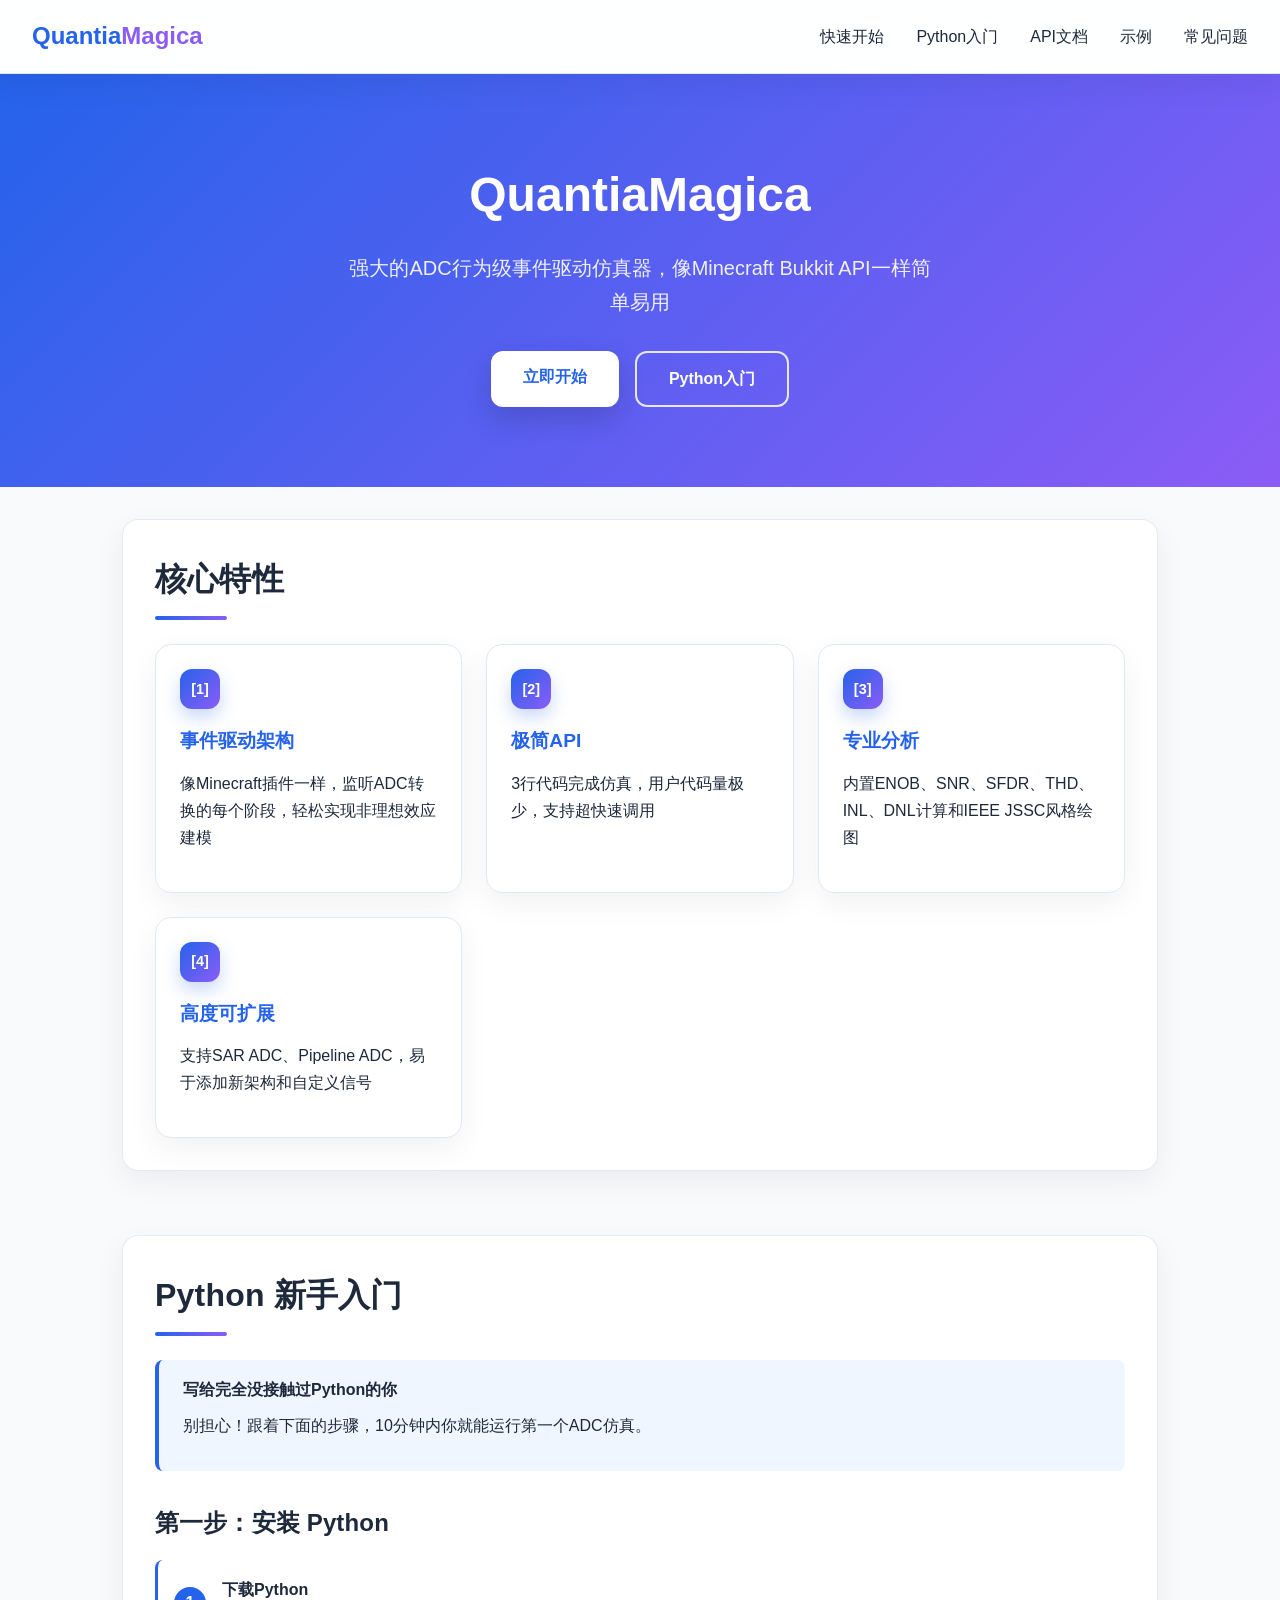
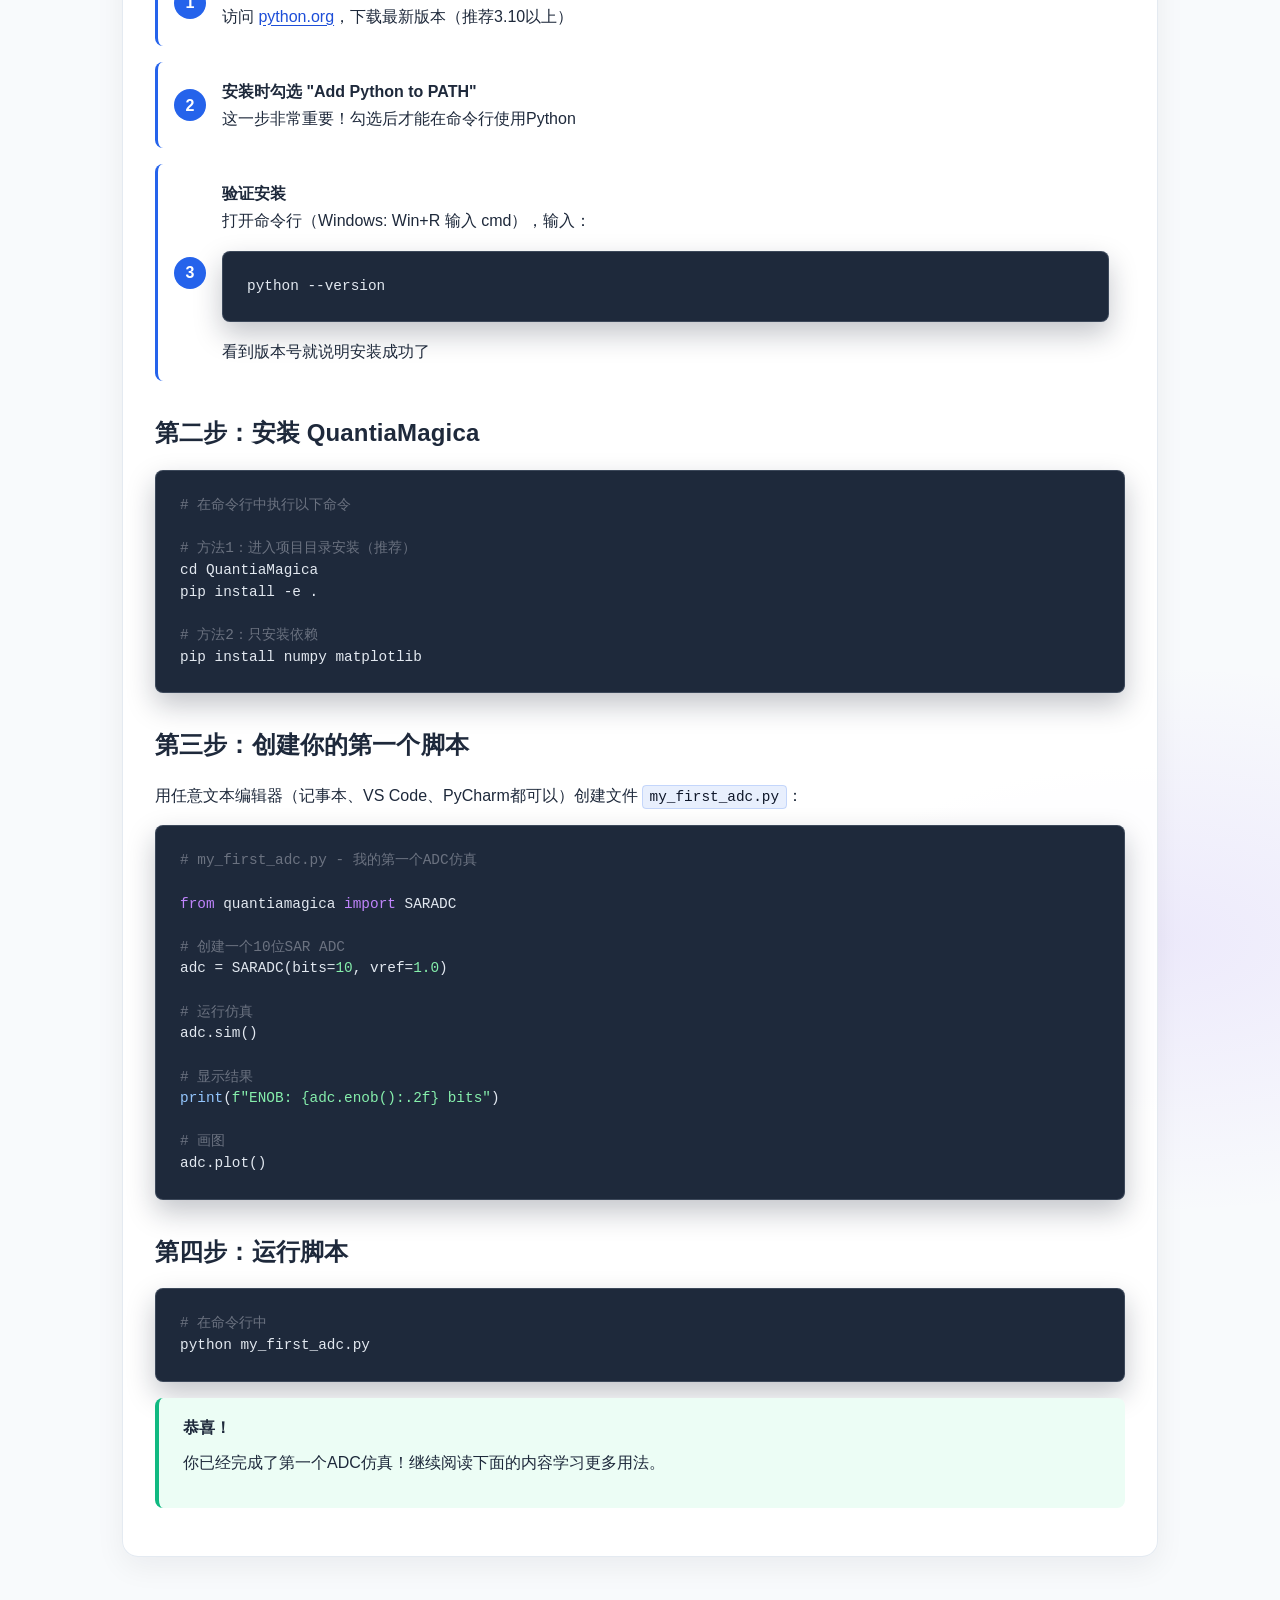
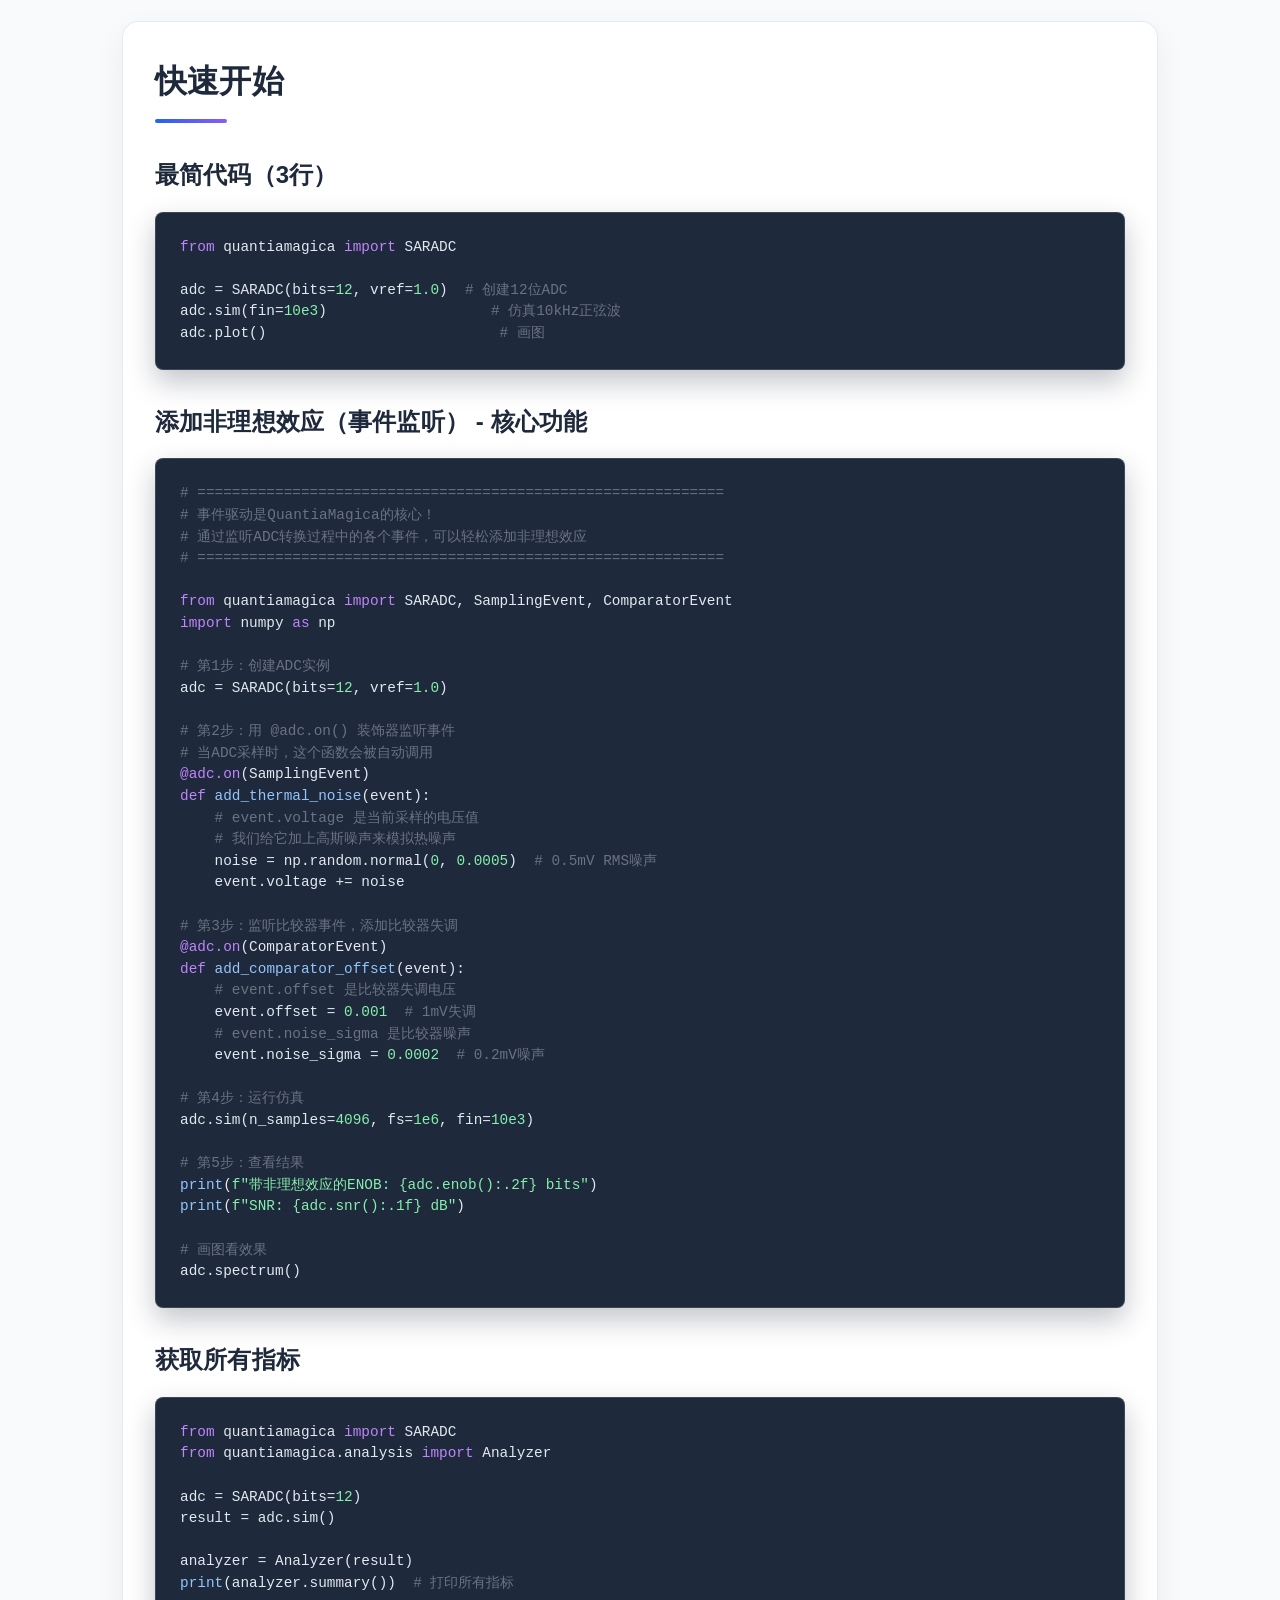
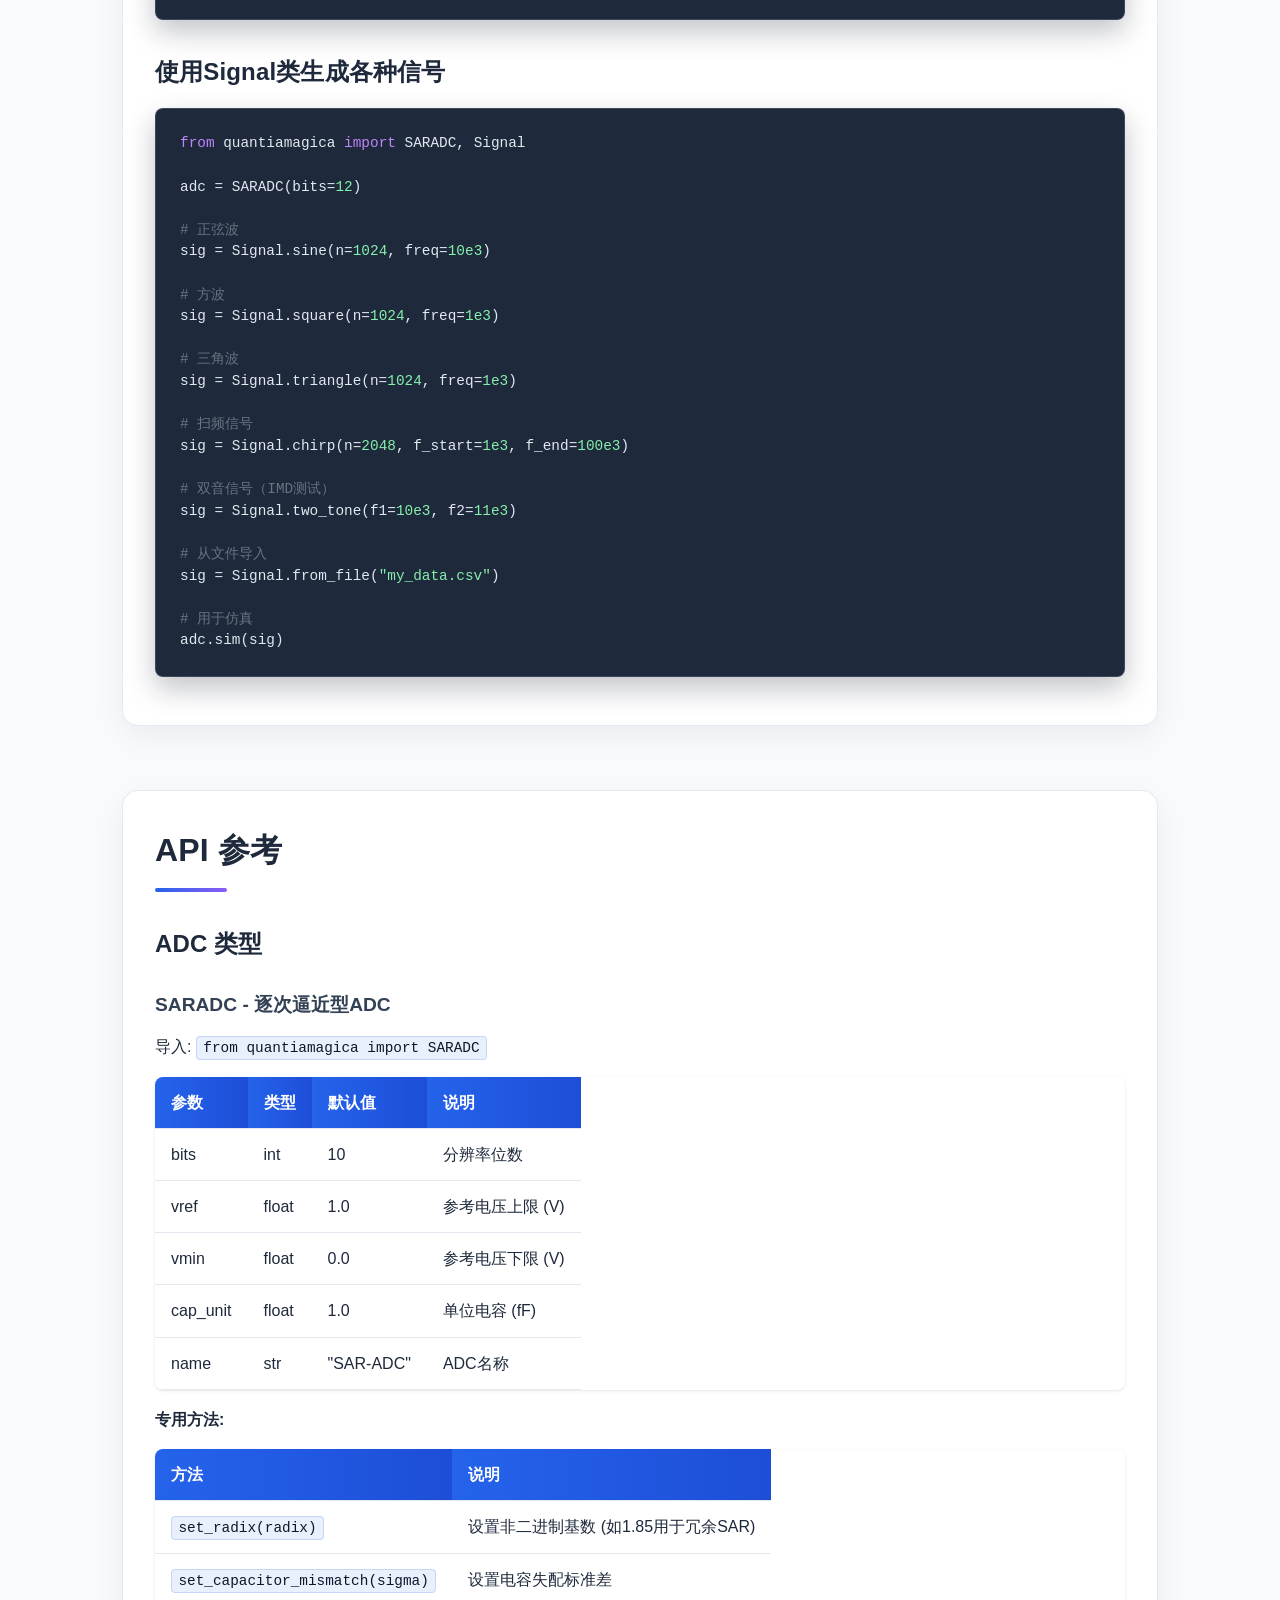
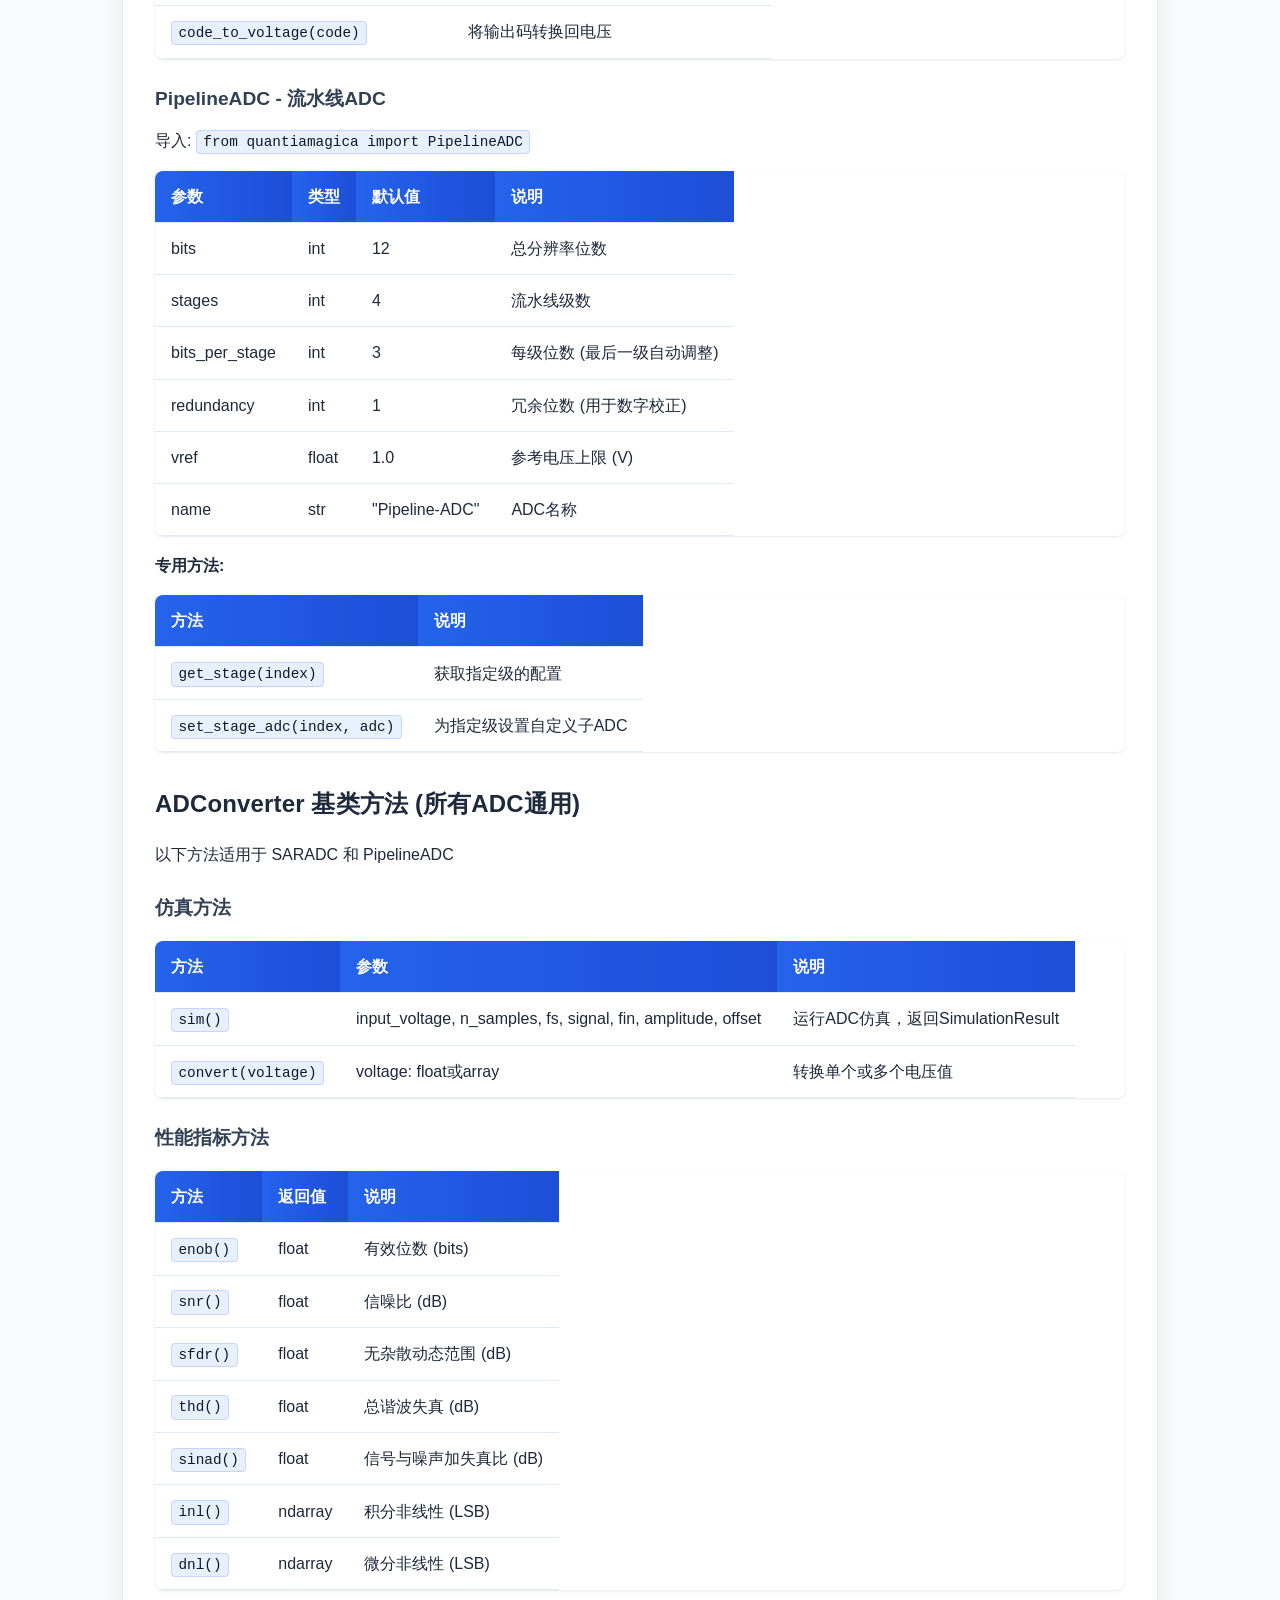
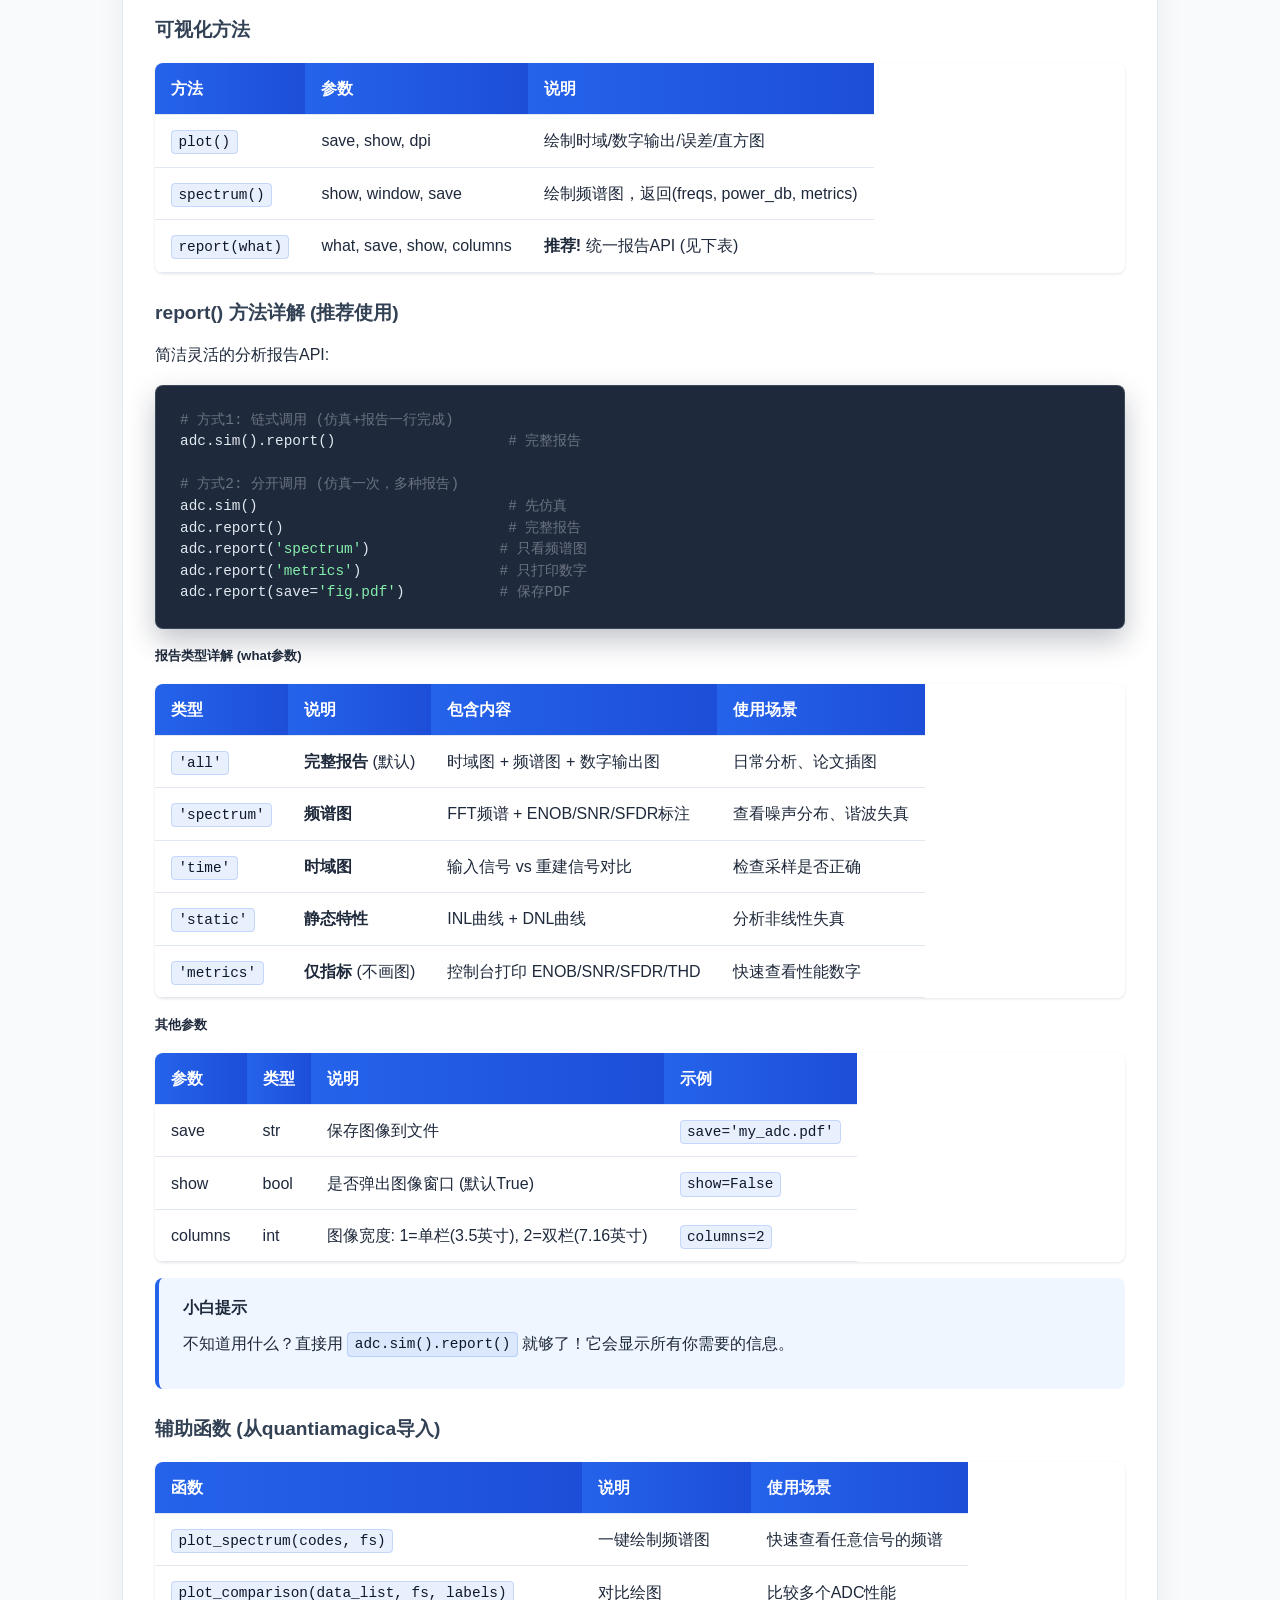
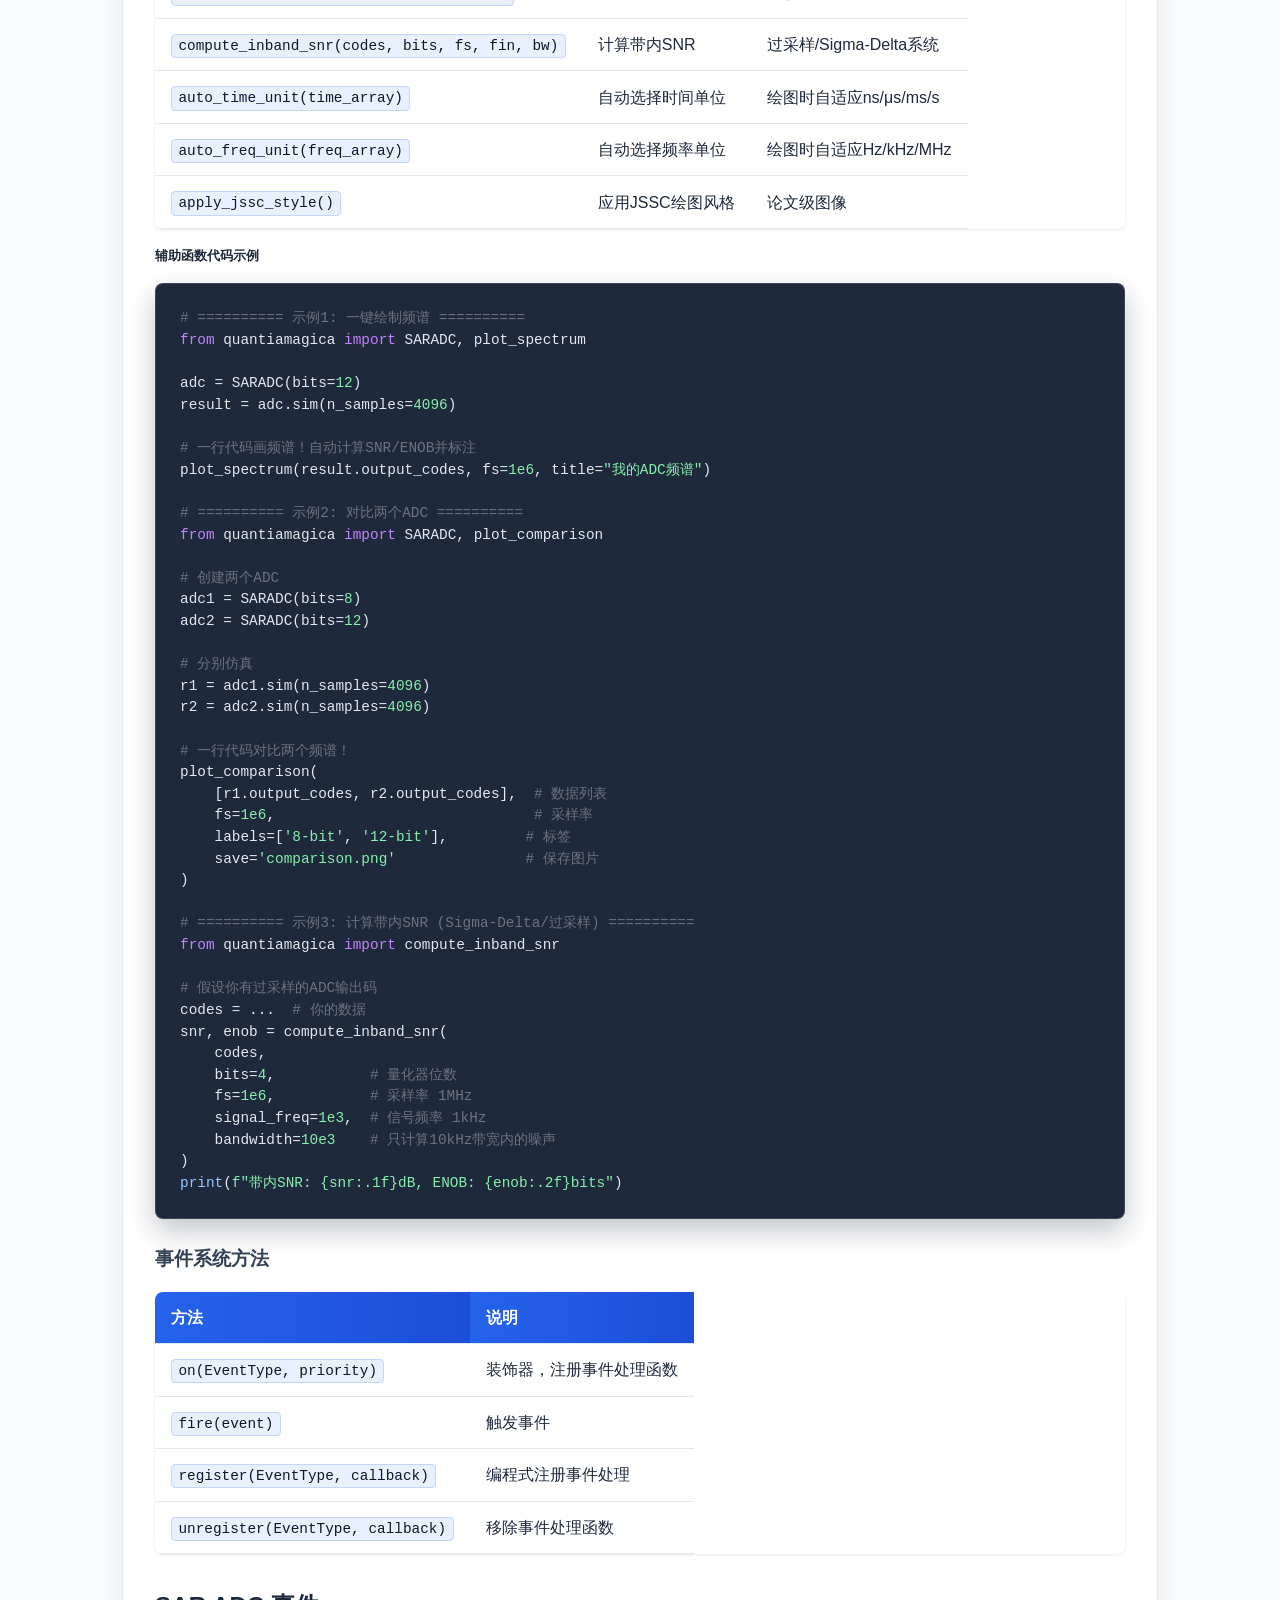
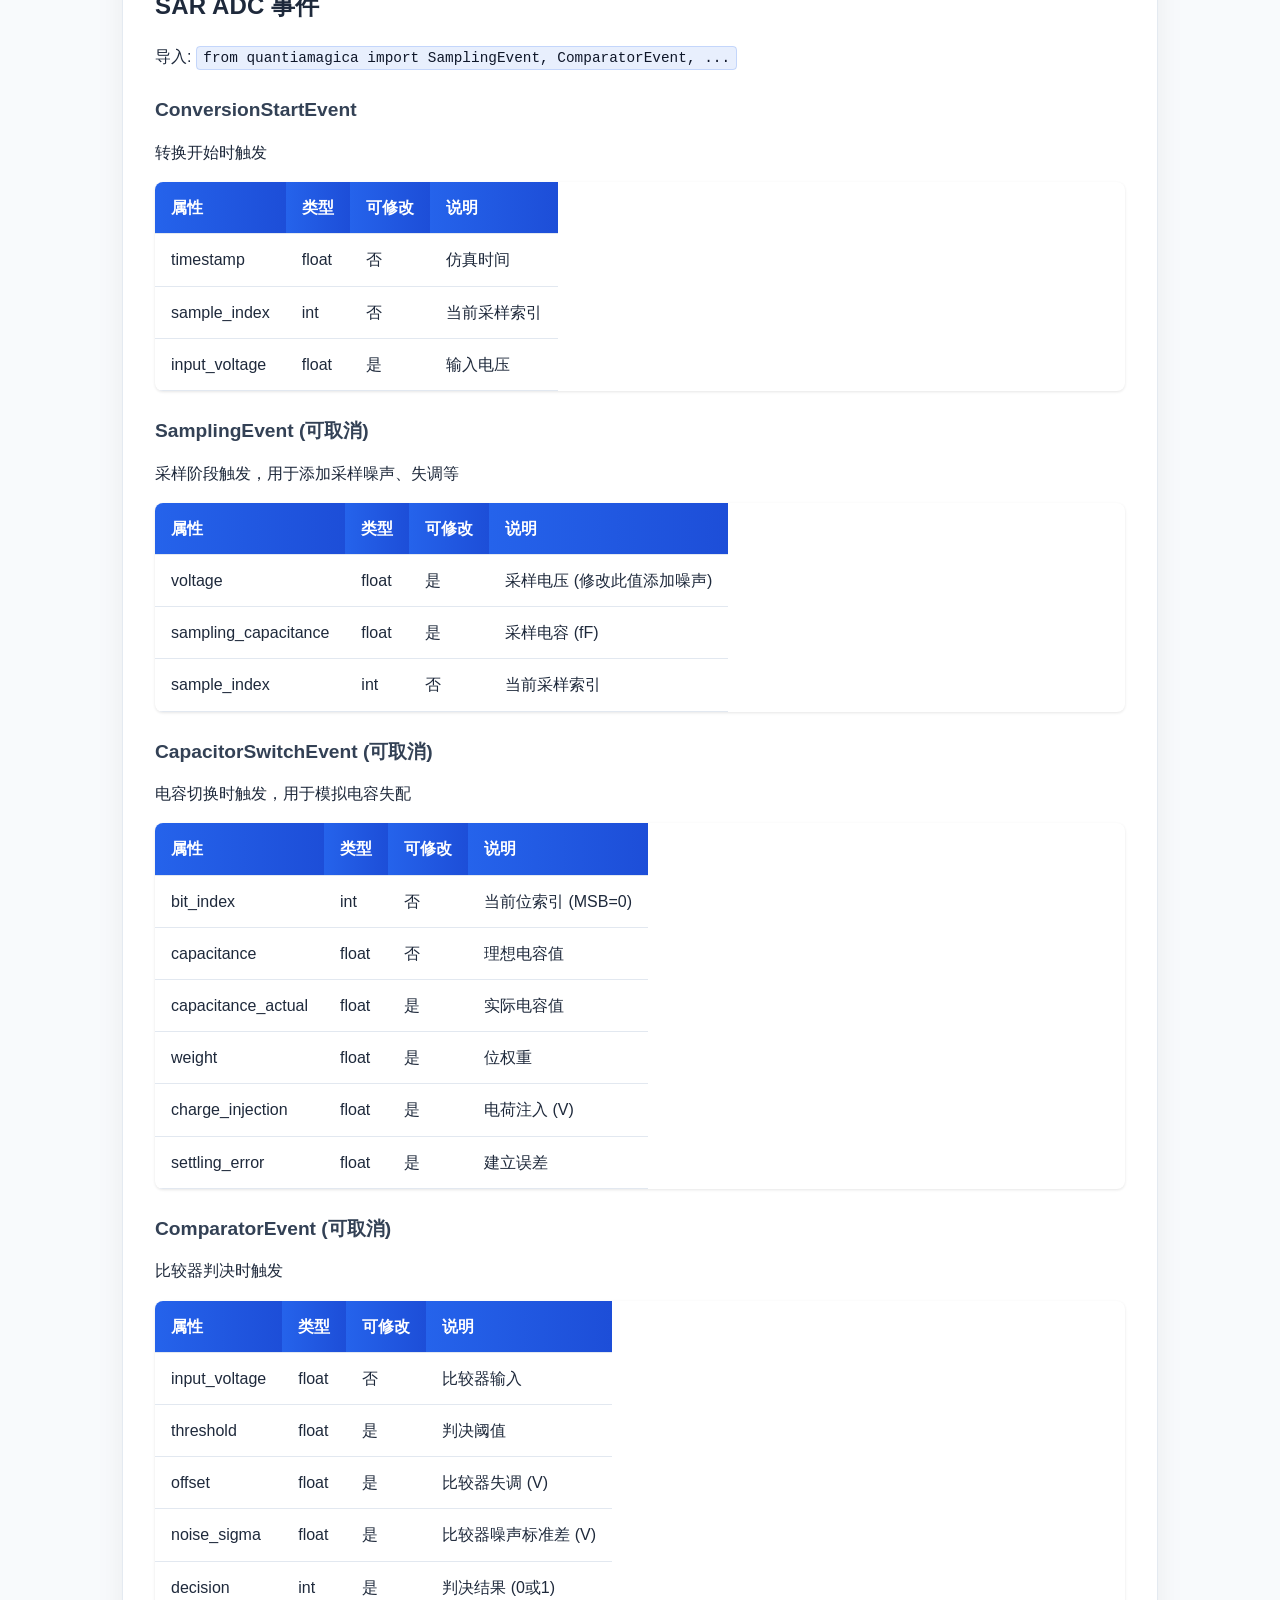
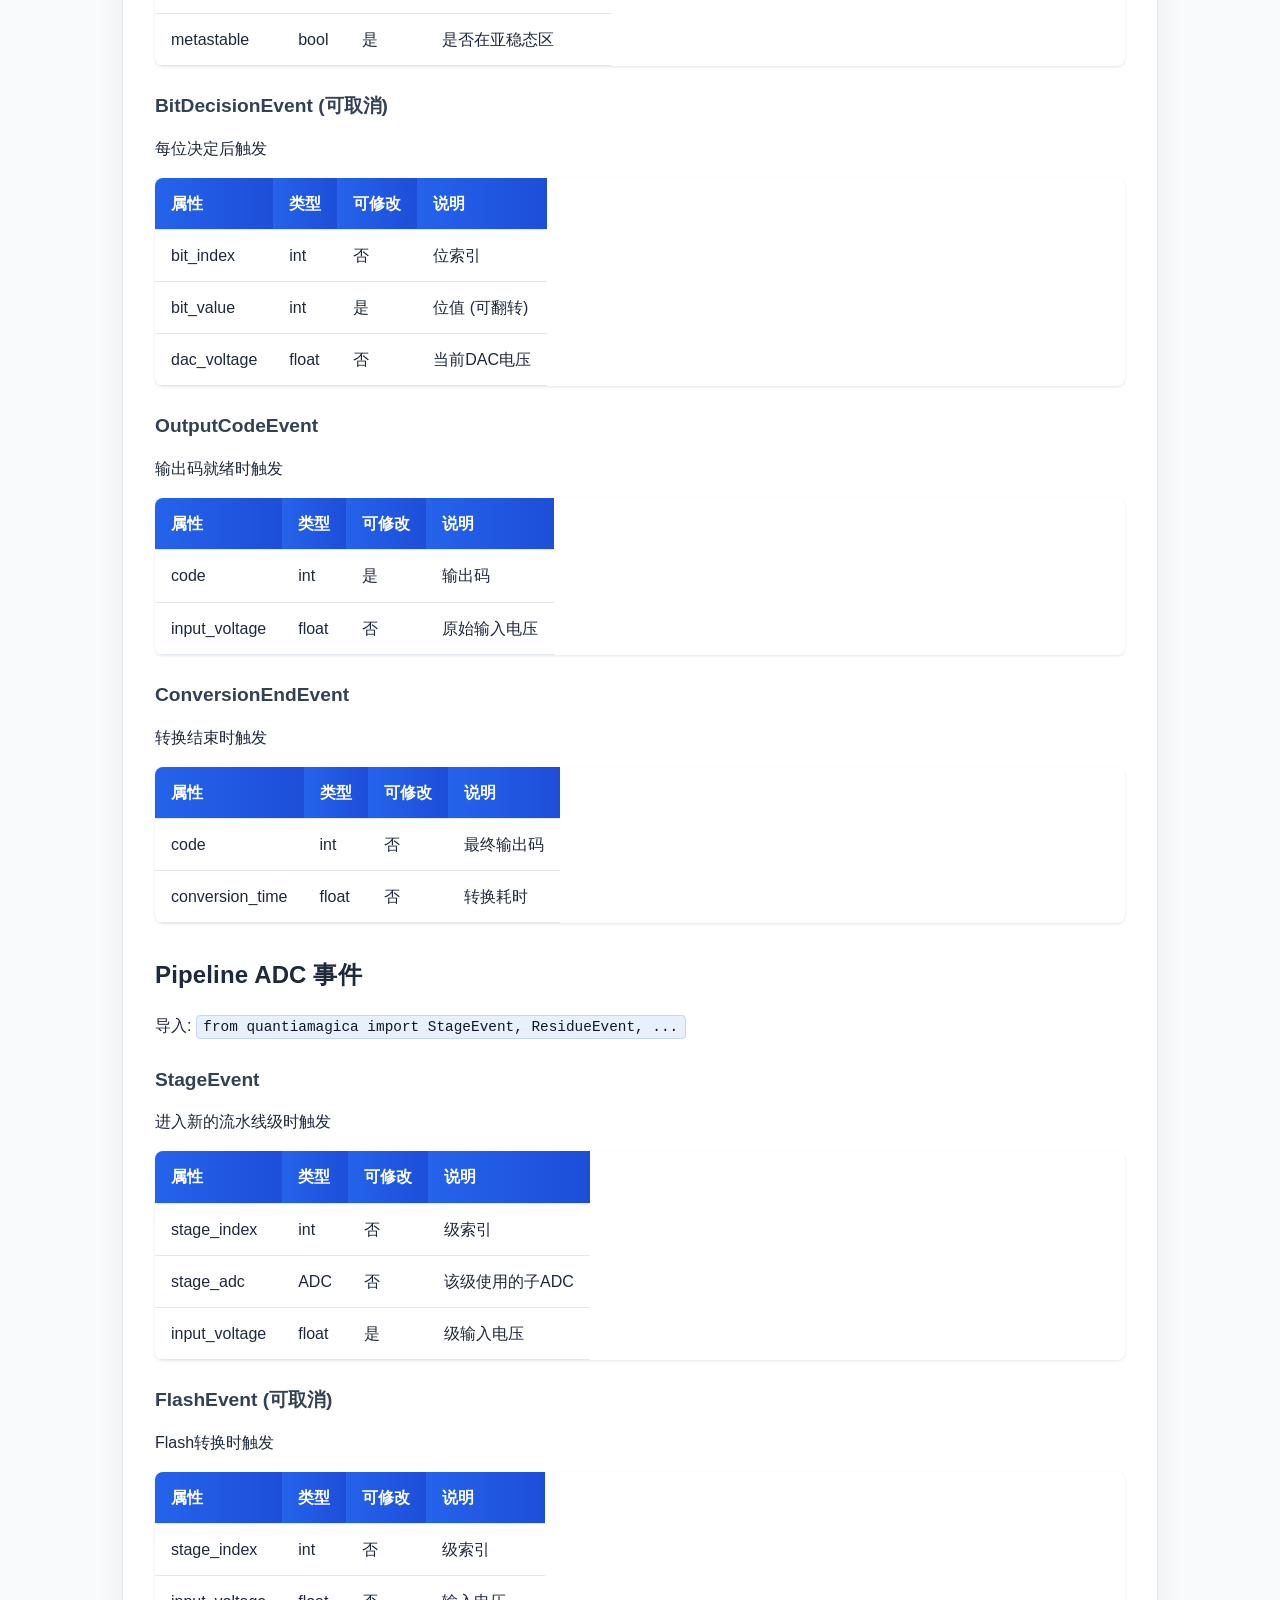
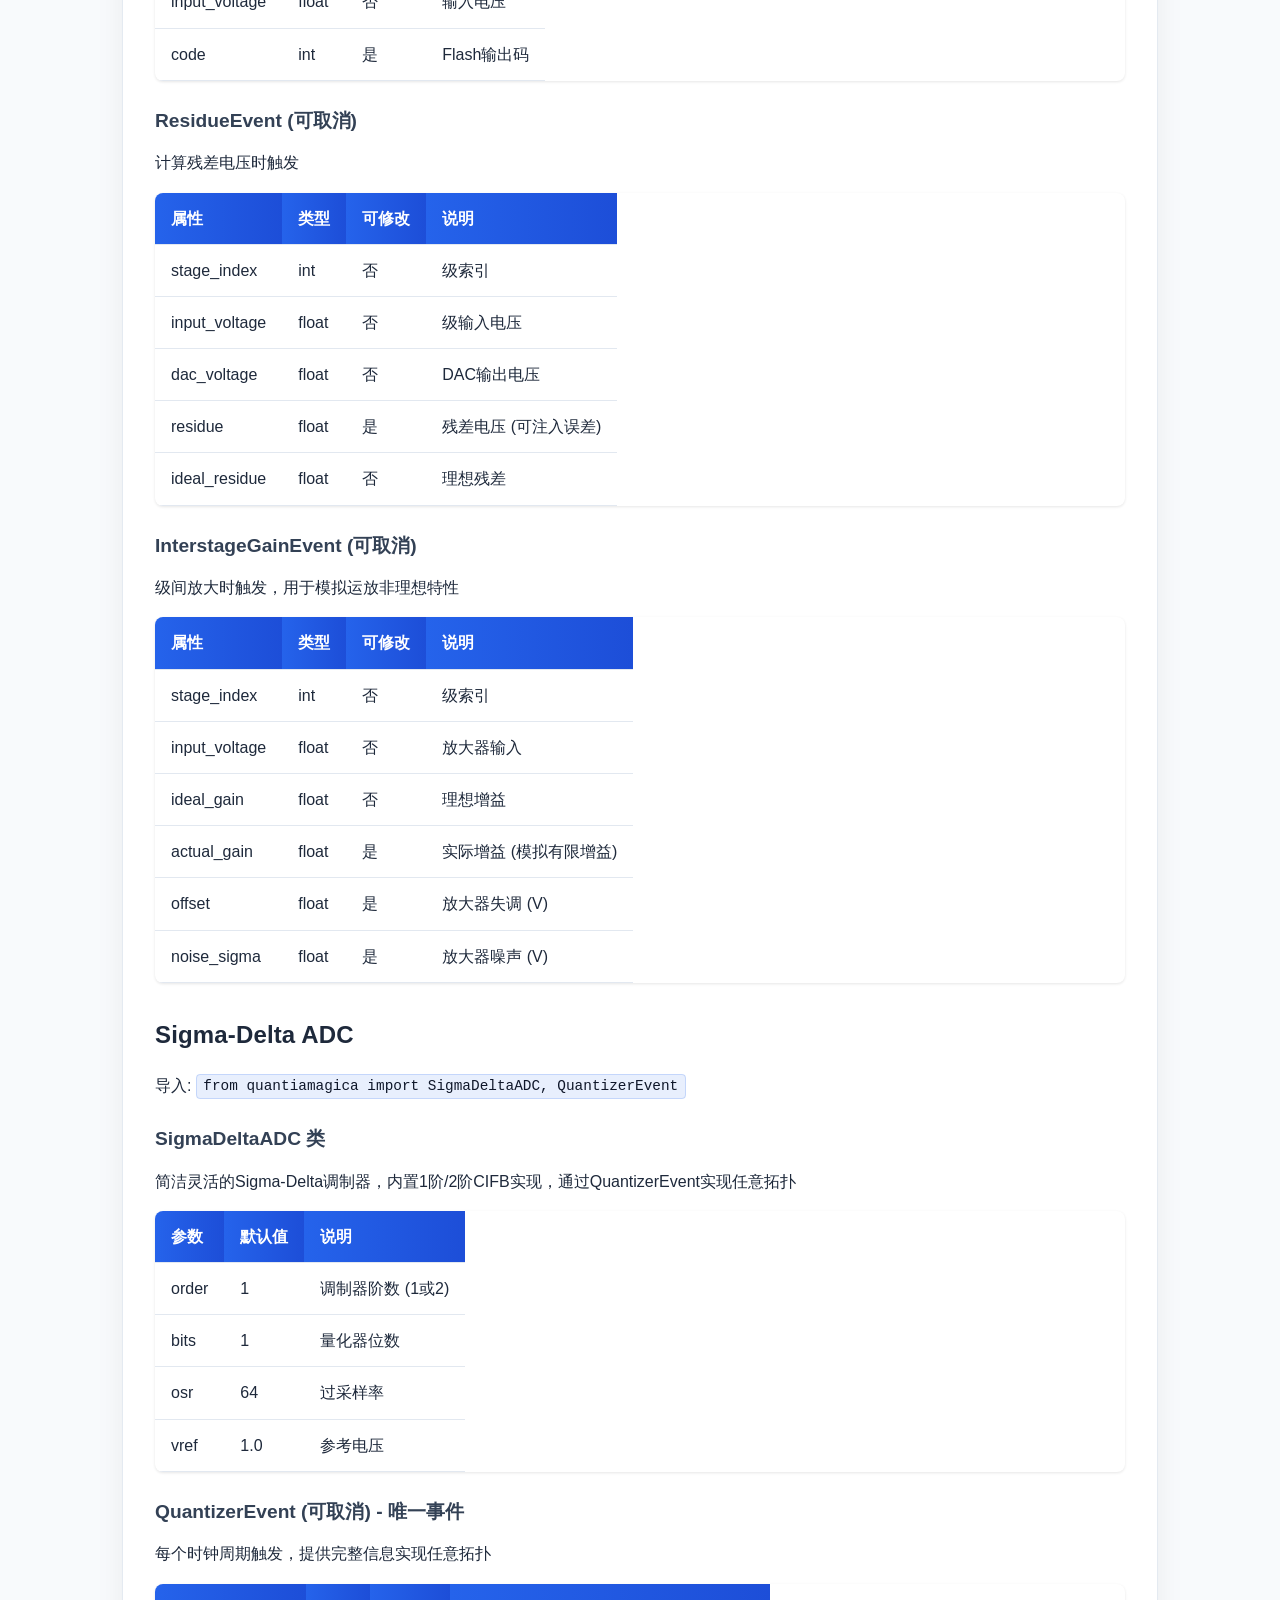
==== docs/index.html @ 64dd7a77 "Add files via upload" ====
<!DOCTYPE html>
<html lang="zh-CN">
<head>
    <meta charset="UTF-8">
    <meta name="viewport" content="width=device-width, initial-scale=1.0">
    <title>QuantiaMagica - ADC行为级仿真器</title>
    <style>
        :root {
            --primary: #2563eb;
            --primary-dark: #1d4ed8;
            --secondary: #64748b;
            --accent: #8b5cf6;
            --success: #10b981;
            --warning: #f59e0b;
            --bg: #f8fafc;
            --card-bg: #ffffff;
            --text: #1e293b;
            --text-light: #64748b;
            --border: #e2e8f0;
            --code-bg: #1e293b;
        }
        
        * {
            margin: 0;
            padding: 0;
            box-sizing: border-box;
        }
        
        body {
            font-family: -apple-system, BlinkMacSystemFont, 'Segoe UI', Roboto, 'Noto Sans SC', sans-serif;
            background: var(--bg);
            color: var(--text);
            line-height: 1.7;
        }
        
        /* 导航栏 */
        nav {
            background: var(--card-bg);
            border-bottom: 1px solid var(--border);
            padding: 1rem 2rem;
            position: sticky;
            top: 0;
            z-index: 100;
            display: flex;
            justify-content: space-between;
            align-items: center;
        }
        
        .logo {
            font-size: 1.5rem;
            font-weight: 700;
            color: var(--primary);
            text-decoration: none;
        }
        
        .logo span {
            color: var(--accent);
        }
        
        .nav-links {
            display: flex;
            gap: 2rem;
            list-style: none;
        }
        
        .nav-links a {
            color: var(--text);
            text-decoration: none;
            font-weight: 500;
            transition: color 0.2s;
        }
        
        .nav-links a:hover {
            color: var(--primary);
        }
        
        /* 主页头部 */
        .hero {
            background: linear-gradient(135deg, var(--primary) 0%, var(--accent) 100%);
            color: white;
            padding: 5rem 2rem;
            text-align: center;
        }
        
        .hero h1 {
            font-size: 3rem;
            margin-bottom: 1rem;
        }
        
        .hero p {
            font-size: 1.25rem;
            opacity: 0.9;
            max-width: 600px;
            margin: 0 auto 2rem;
        }
        
        .hero-buttons {
            display: flex;
            gap: 1rem;
            justify-content: center;
            flex-wrap: wrap;
        }
        
        .btn {
            padding: 0.75rem 2rem;
            border-radius: 8px;
            font-weight: 600;
            text-decoration: none;
            transition: transform 0.2s, box-shadow 0.2s;
        }
        
        .btn:hover {
            transform: translateY(-2px);
            box-shadow: 0 4px 12px rgba(0,0,0,0.15);
        }
        
        .btn-primary {
            background: white;
            color: var(--primary);
        }
        
        .btn-secondary {
            background: rgba(255, 255, 255, 0.92);
            color: var(--primary-dark);
            border: 1px solid rgba(37, 99, 235, 0.25);
        }

        /* Secondary button on dark/hero background */
        .hero .btn-secondary {
            background: transparent;
            color: white;
            border: 2px solid rgba(255, 255, 255, 0.85);
        }
        
        /* 内容区 */
        .container {
            max-width: 1200px;
            margin: 0 auto;
            padding: 2rem;
        }
        
        section {
            margin-bottom: 4rem;
        }
        
        h2 {
            font-size: 2rem;
            margin-bottom: 1.5rem;
            color: var(--text);
            border-bottom: 3px solid var(--primary);
            padding-bottom: 0.5rem;
            display: inline-block;
        }
        
        h3 {
            font-size: 1.5rem;
            margin: 2rem 0 1rem;
            color: var(--text);
        }
        
        h4 {
            font-size: 1.2rem;
            margin: 1.5rem 0 0.75rem;
            color: var(--secondary);
        }
        
        p {
            margin-bottom: 1rem;
        }
        
        /* 卡片 */
        .card-grid {
            display: grid;
            grid-template-columns: repeat(auto-fit, minmax(300px, 1fr));
            gap: 1.5rem;
            margin-top: 1.5rem;
        }
        
        .card {
            background: var(--card-bg);
            border-radius: 12px;
            padding: 1.5rem;
            box-shadow: 0 1px 3px rgba(0,0,0,0.1);
            border: 1px solid var(--border);
            transition: transform 0.2s, box-shadow 0.2s;
        }
        
        .card:hover {
            transform: translateY(-4px);
            box-shadow: 0 8px 24px rgba(0,0,0,0.1);
        }
        
        .card h4 {
            color: var(--primary);
            margin-top: 0;
        }
        
        .card-icon {
            font-size: 2rem;
            margin-bottom: 1rem;
        }
        
        /* 代码块 */
        pre {
            background: var(--code-bg);
            color: #e2e8f0;
            padding: 1.5rem;
            border-radius: 8px;
            overflow-x: auto;
            margin: 1rem 0;
            font-family: 'Fira Code', 'Consolas', monospace;
            font-size: 0.9rem;
            line-height: 1.5;
        }
        
        code {
            font-family: 'Fira Code', 'Consolas', monospace;
        }
        
        :not(pre) > code {
            background: #e2e8f0;
            color: var(--primary-dark);
            padding: 0.2rem 0.4rem;
            border-radius: 4px;
            font-size: 0.9em;
        }
        
        .code-comment {
            color: #6b7280;
        }
        
        .code-keyword {
            color: #c084fc;
        }
        
        .code-string {
            color: #86efac;
        }
        
        .code-function {
            color: #93c5fd;
        }
        
        /* 步骤列表 */
        .steps {
            counter-reset: step;
            list-style: none;
            padding: 0;
        }
        
        .steps li {
            counter-increment: step;
            padding: 1rem 1rem 1rem 4rem;
            position: relative;
            margin-bottom: 1rem;
            background: var(--card-bg);
            border-radius: 8px;
            border-left: 3px solid var(--primary);
        }
        
        .steps li::before {
            content: counter(step);
            position: absolute;
            left: 1rem;
            top: 50%;
            transform: translateY(-50%);
            width: 2rem;
            height: 2rem;
            background: var(--primary);
            color: white;
            border-radius: 50%;
            display: flex;
            align-items: center;
            justify-content: center;
            font-weight: bold;
        }
        
        /* 提示框 */
        .tip {
            padding: 1rem 1.5rem;
            border-radius: 8px;
            margin: 1rem 0;
            border-left: 4px solid;
        }
        
        .tip-info {
            background: #eff6ff;
            border-color: var(--primary);
        }
        
        .tip-success {
            background: #ecfdf5;
            border-color: var(--success);
        }
        
        .tip-warning {
            background: #fffbeb;
            border-color: var(--warning);
        }
        
        .tip-title {
            font-weight: 600;
            margin-bottom: 0.5rem;
        }
        
        /* 表格 */
        table {
            width: 100%;
            border-collapse: collapse;
            margin: 1rem 0;
            background: var(--card-bg);
            border-radius: 8px;
            overflow: hidden;
            box-shadow: 0 1px 3px rgba(0,0,0,0.1);
        }
        
        th, td {
            padding: 0.75rem 1rem;
            text-align: left;
            border-bottom: 1px solid var(--border);
        }
        
        th {
            background: var(--primary);
            color: white;
            font-weight: 600;
        }
        
        tr:hover {
            background: #f8fafc;
        }
        
        /* 侧边栏 */
        .doc-layout {
            display: grid;
            grid-template-columns: 250px 1fr;
            gap: 2rem;
        }
        
        .sidebar {
            background: var(--card-bg);
            border-radius: 12px;
            padding: 1.5rem;
            position: sticky;
            top: 80px;
            height: fit-content;
            border: 1px solid var(--border);
        }
        
        .sidebar h4 {
            color: var(--secondary);
            font-size: 0.8rem;
            text-transform: uppercase;
            letter-spacing: 0.5px;
            margin-bottom: 0.75rem;
        }
        
        .sidebar ul {
            list-style: none;
            padding: 0;
        }
        
        .sidebar li {
            margin-bottom: 0.5rem;
        }
        
        .sidebar a {
            color: var(--text);
            text-decoration: none;
            display: block;
            padding: 0.5rem 0.75rem;
            border-radius: 6px;
            transition: background 0.2s;
        }
        
        .sidebar a:hover {
            background: var(--bg);
            color: var(--primary);
        }
        
        /* Footer */
        footer {
            background: var(--code-bg);
            color: #94a3b8;
            padding: 3rem 2rem;
            text-align: center;
            margin-top: 4rem;
        }
        
        footer a {
            color: var(--primary);
        }

        /* Modern UI polish (overrides)
           - Better typography & spacing
           - Card-like sections
           - Glassy sticky nav
           - Improved tables & code blocks
           Note: Keep this file emoji-free.
        */
        html {
            scroll-behavior: smooth;
        }

        body {
            -webkit-font-smoothing: antialiased;
            -moz-osx-font-smoothing: grayscale;
            text-rendering: optimizeLegibility;
            background:
                radial-gradient(1200px 600px at 15% -10%, rgba(37, 99, 235, 0.12), transparent 60%),
                radial-gradient(1000px 500px at 90% 10%, rgba(139, 92, 246, 0.10), transparent 55%),
                var(--bg);
        }

        a {
            color: var(--primary-dark);
            text-underline-offset: 3px;
        }

        a:hover {
            color: var(--primary);
        }

        nav {
            background: rgba(255, 255, 255, 0.86);
            backdrop-filter: blur(10px);
            -webkit-backdrop-filter: blur(10px);
            box-shadow: 0 10px 30px rgba(15, 23, 42, 0.06);
        }

        .container {
            max-width: 1100px;
        }

        section {
            background: rgba(255, 255, 255, 0.92);
            border: 1px solid rgba(226, 232, 240, 0.9);
            border-radius: 16px;
            padding: 2rem;
            box-shadow: 0 10px 30px rgba(15, 23, 42, 0.06);
        }

        section:target {
            outline: 3px solid rgba(37, 99, 235, 0.15);
            outline-offset: 6px;
        }

        h2 {
            border-bottom: none;
            padding-bottom: 0.9rem;
            display: block;
            position: relative;
            letter-spacing: 0.2px;
        }

        h2::after {
            content: "";
            position: absolute;
            left: 0;
            bottom: 0;
            width: 72px;
            height: 4px;
            border-radius: 999px;
            background: linear-gradient(90deg, var(--primary), var(--accent));
        }

        h3 {
            letter-spacing: 0.15px;
        }

        h4 {
            color: #334155;
        }

        .card {
            border-radius: 16px;
            box-shadow: 0 10px 30px rgba(15, 23, 42, 0.06);
        }

        .card-icon {
            width: 40px;
            height: 40px;
            border-radius: 12px;
            display: inline-flex;
            align-items: center;
            justify-content: center;
            font-size: 0.9rem;
            font-weight: 700;
            color: white;
            background: linear-gradient(135deg, var(--primary), var(--accent));
            box-shadow: 0 8px 18px rgba(37, 99, 235, 0.25);
        }

        pre {
            border: 1px solid rgba(148, 163, 184, 0.25);
            box-shadow: 0 12px 28px rgba(15, 23, 42, 0.25);
        }

        :not(pre) > code {
            background: rgba(37, 99, 235, 0.10);
            color: #0f172a;
            border: 1px solid rgba(37, 99, 235, 0.18);
        }

        table {
            display: block;
            overflow-x: auto;
            -webkit-overflow-scrolling: touch;
        }

        th {
            background: linear-gradient(90deg, var(--primary), var(--primary-dark));
        }

        tr:hover {
            background: rgba(37, 99, 235, 0.04);
        }

        .btn {
            border-radius: 12px;
        }

        .btn:focus {
            outline: 3px solid rgba(37, 99, 235, 0.35);
            outline-offset: 3px;
        }

        .btn-primary {
            box-shadow: 0 12px 28px rgba(15, 23, 42, 0.18);
        }

        .hero .btn-secondary {
            border-color: rgba(255, 255, 255, 0.85);
        }

        /* Dark mode (system preference) */
        @media (prefers-color-scheme: dark) {
            :root {
                --bg: #0b1220;
                --card-bg: rgba(16, 24, 39, 0.72);
                --text: #e5e7eb;
                --text-light: #9ca3af;
                --border: rgba(148, 163, 184, 0.20);
            }

            body {
                background:
                    radial-gradient(1200px 600px at 15% -10%, rgba(37, 99, 235, 0.16), transparent 60%),
                    radial-gradient(1000px 500px at 90% 10%, rgba(139, 92, 246, 0.14), transparent 55%),
                    var(--bg);
            }

            nav {
                background: rgba(10, 15, 28, 0.70);
                border-bottom: 1px solid rgba(148, 163, 184, 0.18);
            }

            section {
                background: rgba(10, 15, 28, 0.55);
                border-color: rgba(148, 163, 184, 0.16);
            }

            a {
                color: #93c5fd;
            }

            :not(pre) > code {
                background: rgba(147, 197, 253, 0.12);
                color: #e5e7eb;
                border-color: rgba(147, 197, 253, 0.18);
            }

            h4 {
                color: #cbd5e1;
            }

            /* Fix contrast for tip boxes in dark mode (avoid light background + light text) */
            .tip {
                background: rgba(15, 23, 42, 0.60);
                border-color: rgba(148, 163, 184, 0.35);
            }

            .tip-info {
                background: rgba(37, 99, 235, 0.16);
                border-color: rgba(59, 130, 246, 0.65);
            }

            .tip-success {
                background: rgba(16, 185, 129, 0.14);
                border-color: rgba(16, 185, 129, 0.65);
            }

            .tip-warning {
                background: rgba(245, 158, 11, 0.14);
                border-color: rgba(245, 158, 11, 0.65);
            }

            /* Buttons inside content area in dark mode */
            .btn-secondary {
                background: rgba(15, 23, 42, 0.55);
                color: var(--text);
                border-color: rgba(148, 163, 184, 0.28);
            }
        }
        
        /* 响应式 */
        @media (max-width: 768px) {
            .doc-layout {
                grid-template-columns: 1fr;
            }
            
            .sidebar {
                position: static;
            }
            
            .hero h1 {
                font-size: 2rem;
            }
            
            .nav-links {
                display: none;
            }
        }
    </style>
</head>
<body>
    <!-- 导航栏 -->
    <nav>
        <a href="#" class="logo">Quantia<span>Magica</span></a>
        <ul class="nav-links">
            <li><a href="#quickstart">快速开始</a></li>
            <li><a href="#python-basics">Python入门</a></li>
            <li><a href="#api">API文档</a></li>
            <li><a href="#examples">示例</a></li>
            <li><a href="#faq">常见问题</a></li>
        </ul>
    </nav>

    <!-- 主页头部 -->
    <header class="hero">
        <h1>QuantiaMagica</h1>
        <p>强大的ADC行为级事件驱动仿真器，像Minecraft Bukkit API一样简单易用</p>
        <div class="hero-buttons">
            <a href="#quickstart" class="btn btn-primary">立即开始</a>
            <a href="#python-basics" class="btn btn-secondary">Python入门</a>
        </div>
    </header>

    <div class="container">
        <!-- 特性介绍 -->
        <section id="features">
            <h2>核心特性</h2>
            <div class="card-grid">
                <div class="card">
                    <div class="card-icon">[1]</div>
                    <h4>事件驱动架构</h4>
                    <p>像Minecraft插件一样，监听ADC转换的每个阶段，轻松实现非理想效应建模</p>
                </div>
                <div class="card">
                    <div class="card-icon">[2]</div>
                    <h4>极简API</h4>
                    <p>3行代码完成仿真，用户代码量极少，支持超快速调用</p>
                </div>
                <div class="card">
                    <div class="card-icon">[3]</div>
                    <h4>专业分析</h4>
                    <p>内置ENOB、SNR、SFDR、THD、INL、DNL计算和IEEE JSSC风格绘图</p>
                </div>
                <div class="card">
                    <div class="card-icon">[4]</div>
                    <h4>高度可扩展</h4>
                    <p>支持SAR ADC、Pipeline ADC，易于添加新架构和自定义信号</p>
                </div>
            </div>
        </section>

        <!-- Python入门 -->
        <section id="python-basics">
            <h2>Python 新手入门</h2>
            
            <div class="tip tip-info">
                <div class="tip-title">写给完全没接触过Python的你</div>
                <p>别担心！跟着下面的步骤，10分钟内你就能运行第一个ADC仿真。</p>
            </div>

            <h3>第一步：安装 Python</h3>
            <ol class="steps">
                <li>
                    <strong>下载Python</strong><br>
                    访问 <a href="https://www.python.org/downloads/" target="_blank">python.org</a>，下载最新版本（推荐3.10以上）
                </li>
                <li>
                    <strong>安装时勾选 "Add Python to PATH"</strong><br>
                    这一步非常重要！勾选后才能在命令行使用Python
                </li>
                <li>
                    <strong>验证安装</strong><br>
                    打开命令行（Windows: Win+R 输入 cmd），输入：
                    <pre>python --version</pre>
                    看到版本号就说明安装成功了
                </li>
            </ol>

            <h3>第二步：安装 QuantiaMagica</h3>
            <pre><span class="code-comment"># 在命令行中执行以下命令</span>

<span class="code-comment"># 方法1：进入项目目录安装（推荐）</span>
cd QuantiaMagica
pip install -e .

<span class="code-comment"># 方法2：只安装依赖</span>
pip install numpy matplotlib</pre>

            <h3>第三步：创建你的第一个脚本</h3>
            <p>用任意文本编辑器（记事本、VS Code、PyCharm都可以）创建文件 <code>my_first_adc.py</code>：</p>
            
            <pre><span class="code-comment"># my_first_adc.py - 我的第一个ADC仿真</span>

<span class="code-keyword">from</span> quantiamagica <span class="code-keyword">import</span> SARADC

<span class="code-comment"># 创建一个10位SAR ADC</span>
adc = SARADC(bits=<span class="code-string">10</span>, vref=<span class="code-string">1.0</span>)

<span class="code-comment"># 运行仿真</span>
adc.sim()

<span class="code-comment"># 显示结果</span>
<span class="code-function">print</span>(<span class="code-string">f"ENOB: {adc.enob():.2f} bits"</span>)

<span class="code-comment"># 画图</span>
adc.plot()</pre>

            <h3>第四步：运行脚本</h3>
            <pre><span class="code-comment"># 在命令行中</span>
python my_first_adc.py</pre>

            <div class="tip tip-success">
                <div class="tip-title">恭喜！</div>
                <p>你已经完成了第一个ADC仿真！继续阅读下面的内容学习更多用法。</p>
            </div>
        </section>

        <!-- 快速开始 -->
        <section id="quickstart">
            <h2>快速开始</h2>

            <h3>最简代码（3行）</h3>
            <pre><span class="code-keyword">from</span> quantiamagica <span class="code-keyword">import</span> SARADC

adc = SARADC(bits=<span class="code-string">12</span>, vref=<span class="code-string">1.0</span>)  <span class="code-comment"># 创建12位ADC</span>
adc.sim(fin=<span class="code-string">10e3</span>)                   <span class="code-comment"># 仿真10kHz正弦波</span>
adc.plot()                           <span class="code-comment"># 画图</span></pre>

            <h3>添加非理想效应（事件监听） - 核心功能</h3>
            <pre><span class="code-comment"># =============================================================</span>
<span class="code-comment"># 事件驱动是QuantiaMagica的核心！</span>
<span class="code-comment"># 通过监听ADC转换过程中的各个事件，可以轻松添加非理想效应</span>
<span class="code-comment"># =============================================================</span>

<span class="code-keyword">from</span> quantiamagica <span class="code-keyword">import</span> SARADC, SamplingEvent, ComparatorEvent
<span class="code-keyword">import</span> numpy <span class="code-keyword">as</span> np

<span class="code-comment"># 第1步：创建ADC实例</span>
adc = SARADC(bits=<span class="code-string">12</span>, vref=<span class="code-string">1.0</span>)

<span class="code-comment"># 第2步：用 @adc.on() 装饰器监听事件</span>
<span class="code-comment"># 当ADC采样时，这个函数会被自动调用</span>
<span class="code-keyword">@adc.on</span>(SamplingEvent)
<span class="code-keyword">def</span> <span class="code-function">add_thermal_noise</span>(event):
    <span class="code-comment"># event.voltage 是当前采样的电压值</span>
    <span class="code-comment"># 我们给它加上高斯噪声来模拟热噪声</span>
    noise = np.random.normal(<span class="code-string">0</span>, <span class="code-string">0.0005</span>)  <span class="code-comment"># 0.5mV RMS噪声</span>
    event.voltage += noise

<span class="code-comment"># 第3步：监听比较器事件，添加比较器失调</span>
<span class="code-keyword">@adc.on</span>(ComparatorEvent)
<span class="code-keyword">def</span> <span class="code-function">add_comparator_offset</span>(event):
    <span class="code-comment"># event.offset 是比较器失调电压</span>
    event.offset = <span class="code-string">0.001</span>  <span class="code-comment"># 1mV失调</span>
    <span class="code-comment"># event.noise_sigma 是比较器噪声</span>
    event.noise_sigma = <span class="code-string">0.0002</span>  <span class="code-comment"># 0.2mV噪声</span>

<span class="code-comment"># 第4步：运行仿真</span>
adc.sim(n_samples=<span class="code-string">4096</span>, fs=<span class="code-string">1e6</span>, fin=<span class="code-string">10e3</span>)

<span class="code-comment"># 第5步：查看结果</span>
<span class="code-function">print</span>(<span class="code-string">f"带非理想效应的ENOB: {adc.enob():.2f} bits"</span>)
<span class="code-function">print</span>(<span class="code-string">f"SNR: {adc.snr():.1f} dB"</span>)

<span class="code-comment"># 画图看效果</span>
adc.spectrum()</pre>

            <h3>获取所有指标</h3>
            <pre><span class="code-keyword">from</span> quantiamagica <span class="code-keyword">import</span> SARADC
<span class="code-keyword">from</span> quantiamagica.analysis <span class="code-keyword">import</span> Analyzer

adc = SARADC(bits=<span class="code-string">12</span>)
result = adc.sim()

analyzer = Analyzer(result)
<span class="code-function">print</span>(analyzer.summary())  <span class="code-comment"># 打印所有指标</span></pre>

            <h3>使用Signal类生成各种信号</h3>
            <pre><span class="code-keyword">from</span> quantiamagica <span class="code-keyword">import</span> SARADC, Signal

adc = SARADC(bits=<span class="code-string">12</span>)

<span class="code-comment"># 正弦波</span>
sig = Signal.sine(n=<span class="code-string">1024</span>, freq=<span class="code-string">10e3</span>)

<span class="code-comment"># 方波</span>
sig = Signal.square(n=<span class="code-string">1024</span>, freq=<span class="code-string">1e3</span>)

<span class="code-comment"># 三角波</span>
sig = Signal.triangle(n=<span class="code-string">1024</span>, freq=<span class="code-string">1e3</span>)

<span class="code-comment"># 扫频信号</span>
sig = Signal.chirp(n=<span class="code-string">2048</span>, f_start=<span class="code-string">1e3</span>, f_end=<span class="code-string">100e3</span>)

<span class="code-comment"># 双音信号（IMD测试）</span>
sig = Signal.two_tone(f1=<span class="code-string">10e3</span>, f2=<span class="code-string">11e3</span>)

<span class="code-comment"># 从文件导入</span>
sig = Signal.from_file(<span class="code-string">"my_data.csv"</span>)

<span class="code-comment"># 用于仿真</span>
adc.sim(sig)</pre>
        </section>

        <!-- API文档 -->
        <section id="api">
            <h2>API 参考</h2>

            <!-- ================= ADC类型 ================= -->
            <h3>ADC 类型</h3>
            
            <h4>SARADC - 逐次逼近型ADC</h4>
            <p>导入: <code>from quantiamagica import SARADC</code></p>
            <table>
                <tr><th>参数</th><th>类型</th><th>默认值</th><th>说明</th></tr>
                <tr><td>bits</td><td>int</td><td>10</td><td>分辨率位数</td></tr>
                <tr><td>vref</td><td>float</td><td>1.0</td><td>参考电压上限 (V)</td></tr>
                <tr><td>vmin</td><td>float</td><td>0.0</td><td>参考电压下限 (V)</td></tr>
                <tr><td>cap_unit</td><td>float</td><td>1.0</td><td>单位电容 (fF)</td></tr>
                <tr><td>name</td><td>str</td><td>"SAR-ADC"</td><td>ADC名称</td></tr>
            </table>
            <p><strong>专用方法:</strong></p>
            <table>
                <tr><th>方法</th><th>说明</th></tr>
                <tr><td><code>set_radix(radix)</code></td><td>设置非二进制基数 (如1.85用于冗余SAR)</td></tr>
                <tr><td><code>set_capacitor_mismatch(sigma)</code></td><td>设置电容失配标准差</td></tr>
                <tr><td><code>code_to_voltage(code)</code></td><td>将输出码转换回电压</td></tr>
            </table>

            <h4>PipelineADC - 流水线ADC</h4>
            <p>导入: <code>from quantiamagica import PipelineADC</code></p>
            <table>
                <tr><th>参数</th><th>类型</th><th>默认值</th><th>说明</th></tr>
                <tr><td>bits</td><td>int</td><td>12</td><td>总分辨率位数</td></tr>
                <tr><td>stages</td><td>int</td><td>4</td><td>流水线级数</td></tr>
                <tr><td>bits_per_stage</td><td>int</td><td>3</td><td>每级位数 (最后一级自动调整)</td></tr>
                <tr><td>redundancy</td><td>int</td><td>1</td><td>冗余位数 (用于数字校正)</td></tr>
                <tr><td>vref</td><td>float</td><td>1.0</td><td>参考电压上限 (V)</td></tr>
                <tr><td>name</td><td>str</td><td>"Pipeline-ADC"</td><td>ADC名称</td></tr>
            </table>
            <p><strong>专用方法:</strong></p>
            <table>
                <tr><th>方法</th><th>说明</th></tr>
                <tr><td><code>get_stage(index)</code></td><td>获取指定级的配置</td></tr>
                <tr><td><code>set_stage_adc(index, adc)</code></td><td>为指定级设置自定义子ADC</td></tr>
            </table>

            <!-- ================= 基类方法 ================= -->
            <h3>ADConverter 基类方法 (所有ADC通用)</h3>
            <p>以下方法适用于 SARADC 和 PipelineADC</p>
            
            <h4>仿真方法</h4>
            <table>
                <tr><th>方法</th><th>参数</th><th>说明</th></tr>
                <tr>
                    <td><code>sim()</code></td>
                    <td>input_voltage, n_samples, fs, signal, fin, amplitude, offset</td>
                    <td>运行ADC仿真，返回SimulationResult</td>
                </tr>
                <tr>
                    <td><code>convert(voltage)</code></td>
                    <td>voltage: float或array</td>
                    <td>转换单个或多个电压值</td>
                </tr>
            </table>

            <h4>性能指标方法</h4>
            <table>
                <tr><th>方法</th><th>返回值</th><th>说明</th></tr>
                <tr><td><code>enob()</code></td><td>float</td><td>有效位数 (bits)</td></tr>
                <tr><td><code>snr()</code></td><td>float</td><td>信噪比 (dB)</td></tr>
                <tr><td><code>sfdr()</code></td><td>float</td><td>无杂散动态范围 (dB)</td></tr>
                <tr><td><code>thd()</code></td><td>float</td><td>总谐波失真 (dB)</td></tr>
                <tr><td><code>sinad()</code></td><td>float</td><td>信号与噪声加失真比 (dB)</td></tr>
                <tr><td><code>inl()</code></td><td>ndarray</td><td>积分非线性 (LSB)</td></tr>
                <tr><td><code>dnl()</code></td><td>ndarray</td><td>微分非线性 (LSB)</td></tr>
            </table>

            <h4>可视化方法</h4>
            <table>
                <tr><th>方法</th><th>参数</th><th>说明</th></tr>
                <tr><td><code>plot()</code></td><td>save, show, dpi</td><td>绘制时域/数字输出/误差/直方图</td></tr>
                <tr><td><code>spectrum()</code></td><td>show, window, save</td><td>绘制频谱图，返回(freqs, power_db, metrics)</td></tr>
                <tr><td><code>report(what)</code></td><td>what, save, show, columns</td><td><strong>推荐!</strong> 统一报告API (见下表)</td></tr>
            </table>
            
            <h4>report() 方法详解 (推荐使用)</h4>
            <p>简洁灵活的分析报告API:</p>
            <pre><span class="code-comment"># 方式1: 链式调用 (仿真+报告一行完成)</span>
adc.sim().report()                    <span class="code-comment"># 完整报告</span>

<span class="code-comment"># 方式2: 分开调用 (仿真一次，多种报告)</span>
adc.sim()                             <span class="code-comment"># 先仿真</span>
adc.report()                          <span class="code-comment"># 完整报告</span>
adc.report(<span class="code-string">'spectrum'</span>)               <span class="code-comment"># 只看频谱图</span>
adc.report(<span class="code-string">'metrics'</span>)                <span class="code-comment"># 只打印数字</span>
adc.report(save=<span class="code-string">'fig.pdf'</span>)           <span class="code-comment"># 保存PDF</span></pre>

            <h5>报告类型详解 (what参数)</h5>
            <table>
                <tr><th>类型</th><th>说明</th><th>包含内容</th><th>使用场景</th></tr>
                <tr>
                    <td><code>'all'</code></td>
                    <td><strong>完整报告</strong> (默认)</td>
                    <td>时域图 + 频谱图 + 数字输出图</td>
                    <td>日常分析、论文插图</td>
                </tr>
                <tr>
                    <td><code>'spectrum'</code></td>
                    <td><strong>频谱图</strong></td>
                    <td>FFT频谱 + ENOB/SNR/SFDR标注</td>
                    <td>查看噪声分布、谐波失真</td>
                </tr>
                <tr>
                    <td><code>'time'</code></td>
                    <td><strong>时域图</strong></td>
                    <td>输入信号 vs 重建信号对比</td>
                    <td>检查采样是否正确</td>
                </tr>
                <tr>
                    <td><code>'static'</code></td>
                    <td><strong>静态特性</strong></td>
                    <td>INL曲线 + DNL曲线</td>
                    <td>分析非线性失真</td>
                </tr>
                <tr>
                    <td><code>'metrics'</code></td>
                    <td><strong>仅指标</strong> (不画图)</td>
                    <td>控制台打印 ENOB/SNR/SFDR/THD</td>
                    <td>快速查看性能数字</td>
                </tr>
            </table>

            <h5>其他参数</h5>
            <table>
                <tr><th>参数</th><th>类型</th><th>说明</th><th>示例</th></tr>
                <tr><td>save</td><td>str</td><td>保存图像到文件</td><td><code>save='my_adc.pdf'</code></td></tr>
                <tr><td>show</td><td>bool</td><td>是否弹出图像窗口 (默认True)</td><td><code>show=False</code></td></tr>
                <tr><td>columns</td><td>int</td><td>图像宽度: 1=单栏(3.5英寸), 2=双栏(7.16英寸)</td><td><code>columns=2</code></td></tr>
            </table>
            
            <div class="tip tip-info">
                <div class="tip-title">小白提示</div>
                <p>不知道用什么？直接用 <code>adc.sim().report()</code> 就够了！它会显示所有你需要的信息。</p>
            </div>

            <h4>辅助函数 (从quantiamagica导入)</h4>
            <table>
                <tr><th>函数</th><th>说明</th><th>使用场景</th></tr>
                <tr><td><code>plot_spectrum(codes, fs)</code></td><td>一键绘制频谱图</td><td>快速查看任意信号的频谱</td></tr>
                <tr><td><code>plot_comparison(data_list, fs, labels)</code></td><td>对比绘图</td><td>比较多个ADC性能</td></tr>
                <tr><td><code>compute_inband_snr(codes, bits, fs, fin, bw)</code></td><td>计算带内SNR</td><td>过采样/Sigma-Delta系统</td></tr>
                <tr><td><code>auto_time_unit(time_array)</code></td><td>自动选择时间单位</td><td>绘图时自适应ns/μs/ms/s</td></tr>
                <tr><td><code>auto_freq_unit(freq_array)</code></td><td>自动选择频率单位</td><td>绘图时自适应Hz/kHz/MHz</td></tr>
                <tr><td><code>apply_jssc_style()</code></td><td>应用JSSC绘图风格</td><td>论文级图像</td></tr>
            </table>
            
            <h5>辅助函数代码示例</h5>
            <pre><span class="code-comment"># ========== 示例1: 一键绘制频谱 ==========</span>
<span class="code-keyword">from</span> quantiamagica <span class="code-keyword">import</span> SARADC, plot_spectrum

adc = SARADC(bits=<span class="code-string">12</span>)
result = adc.sim(n_samples=<span class="code-string">4096</span>)

<span class="code-comment"># 一行代码画频谱！自动计算SNR/ENOB并标注</span>
plot_spectrum(result.output_codes, fs=<span class="code-string">1e6</span>, title=<span class="code-string">"我的ADC频谱"</span>)

<span class="code-comment"># ========== 示例2: 对比两个ADC ==========</span>
<span class="code-keyword">from</span> quantiamagica <span class="code-keyword">import</span> SARADC, plot_comparison

<span class="code-comment"># 创建两个ADC</span>
adc1 = SARADC(bits=<span class="code-string">8</span>)
adc2 = SARADC(bits=<span class="code-string">12</span>)

<span class="code-comment"># 分别仿真</span>
r1 = adc1.sim(n_samples=<span class="code-string">4096</span>)
r2 = adc2.sim(n_samples=<span class="code-string">4096</span>)

<span class="code-comment"># 一行代码对比两个频谱！</span>
plot_comparison(
    [r1.output_codes, r2.output_codes],  <span class="code-comment"># 数据列表</span>
    fs=<span class="code-string">1e6</span>,                              <span class="code-comment"># 采样率</span>
    labels=[<span class="code-string">'8-bit'</span>, <span class="code-string">'12-bit'</span>],         <span class="code-comment"># 标签</span>
    save=<span class="code-string">'comparison.png'</span>               <span class="code-comment"># 保存图片</span>
)

<span class="code-comment"># ========== 示例3: 计算带内SNR (Sigma-Delta/过采样) ==========</span>
<span class="code-keyword">from</span> quantiamagica <span class="code-keyword">import</span> compute_inband_snr

<span class="code-comment"># 假设你有过采样的ADC输出码</span>
codes = ...  <span class="code-comment"># 你的数据</span>
snr, enob = compute_inband_snr(
    codes,
    bits=<span class="code-string">4</span>,           <span class="code-comment"># 量化器位数</span>
    fs=<span class="code-string">1e6</span>,           <span class="code-comment"># 采样率 1MHz</span>
    signal_freq=<span class="code-string">1e3</span>,  <span class="code-comment"># 信号频率 1kHz</span>
    bandwidth=<span class="code-string">10e3</span>    <span class="code-comment"># 只计算10kHz带宽内的噪声</span>
)
<span class="code-function">print</span>(<span class="code-string">f"带内SNR: {snr:.1f}dB, ENOB: {enob:.2f}bits"</span>)</pre>

            <h4>事件系统方法</h4>
            <table>
                <tr><th>方法</th><th>说明</th></tr>
                <tr><td><code>on(EventType, priority)</code></td><td>装饰器，注册事件处理函数</td></tr>
                <tr><td><code>fire(event)</code></td><td>触发事件</td></tr>
                <tr><td><code>register(EventType, callback)</code></td><td>编程式注册事件处理</td></tr>
                <tr><td><code>unregister(EventType, callback)</code></td><td>移除事件处理函数</td></tr>
            </table>

            <!-- ================= SAR ADC 事件 ================= -->
            <h3>SAR ADC 事件</h3>
            <p>导入: <code>from quantiamagica import SamplingEvent, ComparatorEvent, ...</code></p>
            
            <h4>ConversionStartEvent</h4>
            <p>转换开始时触发</p>
            <table>
                <tr><th>属性</th><th>类型</th><th>可修改</th><th>说明</th></tr>
                <tr><td>timestamp</td><td>float</td><td>否</td><td>仿真时间</td></tr>
                <tr><td>sample_index</td><td>int</td><td>否</td><td>当前采样索引</td></tr>
                <tr><td>input_voltage</td><td>float</td><td>是</td><td>输入电压</td></tr>
            </table>

            <h4>SamplingEvent (可取消)</h4>
            <p>采样阶段触发，用于添加采样噪声、失调等</p>
            <table>
                <tr><th>属性</th><th>类型</th><th>可修改</th><th>说明</th></tr>
                <tr><td>voltage</td><td>float</td><td>是</td><td>采样电压 (修改此值添加噪声)</td></tr>
                <tr><td>sampling_capacitance</td><td>float</td><td>是</td><td>采样电容 (fF)</td></tr>
                <tr><td>sample_index</td><td>int</td><td>否</td><td>当前采样索引</td></tr>
            </table>

            <h4>CapacitorSwitchEvent (可取消)</h4>
            <p>电容切换时触发，用于模拟电容失配</p>
            <table>
                <tr><th>属性</th><th>类型</th><th>可修改</th><th>说明</th></tr>
                <tr><td>bit_index</td><td>int</td><td>否</td><td>当前位索引 (MSB=0)</td></tr>
                <tr><td>capacitance</td><td>float</td><td>否</td><td>理想电容值</td></tr>
                <tr><td>capacitance_actual</td><td>float</td><td>是</td><td>实际电容值</td></tr>
                <tr><td>weight</td><td>float</td><td>是</td><td>位权重</td></tr>
                <tr><td>charge_injection</td><td>float</td><td>是</td><td>电荷注入 (V)</td></tr>
                <tr><td>settling_error</td><td>float</td><td>是</td><td>建立误差</td></tr>
            </table>

            <h4>ComparatorEvent (可取消)</h4>
            <p>比较器判决时触发</p>
            <table>
                <tr><th>属性</th><th>类型</th><th>可修改</th><th>说明</th></tr>
                <tr><td>input_voltage</td><td>float</td><td>否</td><td>比较器输入</td></tr>
                <tr><td>threshold</td><td>float</td><td>是</td><td>判决阈值</td></tr>
                <tr><td>offset</td><td>float</td><td>是</td><td>比较器失调 (V)</td></tr>
                <tr><td>noise_sigma</td><td>float</td><td>是</td><td>比较器噪声标准差 (V)</td></tr>
                <tr><td>decision</td><td>int</td><td>是</td><td>判决结果 (0或1)</td></tr>
                <tr><td>metastable</td><td>bool</td><td>是</td><td>是否在亚稳态区</td></tr>
            </table>

            <h4>BitDecisionEvent (可取消)</h4>
            <p>每位决定后触发</p>
            <table>
                <tr><th>属性</th><th>类型</th><th>可修改</th><th>说明</th></tr>
                <tr><td>bit_index</td><td>int</td><td>否</td><td>位索引</td></tr>
                <tr><td>bit_value</td><td>int</td><td>是</td><td>位值 (可翻转)</td></tr>
                <tr><td>dac_voltage</td><td>float</td><td>否</td><td>当前DAC电压</td></tr>
            </table>

            <h4>OutputCodeEvent</h4>
            <p>输出码就绪时触发</p>
            <table>
                <tr><th>属性</th><th>类型</th><th>可修改</th><th>说明</th></tr>
                <tr><td>code</td><td>int</td><td>是</td><td>输出码</td></tr>
                <tr><td>input_voltage</td><td>float</td><td>否</td><td>原始输入电压</td></tr>
            </table>

            <h4>ConversionEndEvent</h4>
            <p>转换结束时触发</p>
            <table>
                <tr><th>属性</th><th>类型</th><th>可修改</th><th>说明</th></tr>
                <tr><td>code</td><td>int</td><td>否</td><td>最终输出码</td></tr>
                <tr><td>conversion_time</td><td>float</td><td>否</td><td>转换耗时</td></tr>
            </table>

            <!-- ================= Pipeline ADC 事件 ================= -->
            <h3>Pipeline ADC 事件</h3>
            <p>导入: <code>from quantiamagica import StageEvent, ResidueEvent, ...</code></p>

            <h4>StageEvent</h4>
            <p>进入新的流水线级时触发</p>
            <table>
                <tr><th>属性</th><th>类型</th><th>可修改</th><th>说明</th></tr>
                <tr><td>stage_index</td><td>int</td><td>否</td><td>级索引</td></tr>
                <tr><td>stage_adc</td><td>ADC</td><td>否</td><td>该级使用的子ADC</td></tr>
                <tr><td>input_voltage</td><td>float</td><td>是</td><td>级输入电压</td></tr>
            </table>

            <h4>FlashEvent (可取消)</h4>
            <p>Flash转换时触发</p>
            <table>
                <tr><th>属性</th><th>类型</th><th>可修改</th><th>说明</th></tr>
                <tr><td>stage_index</td><td>int</td><td>否</td><td>级索引</td></tr>
                <tr><td>input_voltage</td><td>float</td><td>否</td><td>输入电压</td></tr>
                <tr><td>code</td><td>int</td><td>是</td><td>Flash输出码</td></tr>
            </table>

            <h4>ResidueEvent (可取消)</h4>
            <p>计算残差电压时触发</p>
            <table>
                <tr><th>属性</th><th>类型</th><th>可修改</th><th>说明</th></tr>
                <tr><td>stage_index</td><td>int</td><td>否</td><td>级索引</td></tr>
                <tr><td>input_voltage</td><td>float</td><td>否</td><td>级输入电压</td></tr>
                <tr><td>dac_voltage</td><td>float</td><td>否</td><td>DAC输出电压</td></tr>
                <tr><td>residue</td><td>float</td><td>是</td><td>残差电压 (可注入误差)</td></tr>
                <tr><td>ideal_residue</td><td>float</td><td>否</td><td>理想残差</td></tr>
            </table>

            <h4>InterstageGainEvent (可取消)</h4>
            <p>级间放大时触发，用于模拟运放非理想特性</p>
            <table>
                <tr><th>属性</th><th>类型</th><th>可修改</th><th>说明</th></tr>
                <tr><td>stage_index</td><td>int</td><td>否</td><td>级索引</td></tr>
                <tr><td>input_voltage</td><td>float</td><td>否</td><td>放大器输入</td></tr>
                <tr><td>ideal_gain</td><td>float</td><td>否</td><td>理想增益</td></tr>
                <tr><td>actual_gain</td><td>float</td><td>是</td><td>实际增益 (模拟有限增益)</td></tr>
                <tr><td>offset</td><td>float</td><td>是</td><td>放大器失调 (V)</td></tr>
                <tr><td>noise_sigma</td><td>float</td><td>是</td><td>放大器噪声 (V)</td></tr>
            </table>

            <!-- ================= Sigma-Delta ADC ================= -->
            <h3>Sigma-Delta ADC</h3>
            <p>导入: <code>from quantiamagica import SigmaDeltaADC, QuantizerEvent</code></p>
            
            <h4>SigmaDeltaADC 类</h4>
            <p>简洁灵活的Sigma-Delta调制器，内置1阶/2阶CIFB实现，通过QuantizerEvent实现任意拓扑</p>
            <table>
                <tr><th>参数</th><th>默认值</th><th>说明</th></tr>
                <tr><td>order</td><td>1</td><td>调制器阶数 (1或2)</td></tr>
                <tr><td>bits</td><td>1</td><td>量化器位数</td></tr>
                <tr><td>osr</td><td>64</td><td>过采样率</td></tr>
                <tr><td>vref</td><td>1.0</td><td>参考电压</td></tr>
            </table>
            
            <h4>QuantizerEvent (可取消) - 唯一事件</h4>
            <p>每个时钟周期触发，提供完整信息实现任意拓扑</p>
            <table>
                <tr><th>属性</th><th>类型</th><th>可修改</th><th>说明</th></tr>
                <tr><td>input_signal</td><td>float</td><td>否</td><td>当前输入 x[n] ([-1,1])</td></tr>
                <tr><td>prev_output</td><td>float</td><td>否</td><td>前一输出 y[n-1]</td></tr>
                <tr><td>integrator_states</td><td>List</td><td>否</td><td>各级积分器状态（只读）</td></tr>
                <tr><td>quantizer_input</td><td>float</td><td>是</td><td>量化器输入（修改此值实现自定义拓扑）</td></tr>
                <tr><td>output</td><td>float</td><td>是</td><td>量化输出 ([-1,1])</td></tr>
                <tr><td>output_code</td><td>int</td><td>是</td><td>数字码</td></tr>
                <tr><td>offset</td><td>float</td><td>是</td><td>比较器偏移</td></tr>
                <tr><td>noise_sigma</td><td>float</td><td>是</td><td>比较器噪声</td></tr>
            </table>
            
            <h4>使用示例</h4>
            <pre><span class="code-keyword">from</span> quantiamagica <span class="code-keyword">import</span> SigmaDeltaADC, QuantizerEvent
<span class="code-keyword">import</span> numpy <span class="code-keyword">as</span> np

<span class="code-comment"># 1阶1-bit SD，OSR=64</span>
sd = SigmaDeltaADC(order=<span class="code-string">1</span>, bits=<span class="code-string">1</span>, osr=<span class="code-string">64</span>)

<span class="code-comment"># 通过QuantizerEvent添加非理想效应</span>
<span class="code-keyword">@sd.on</span>(QuantizerEvent)
<span class="code-keyword">def</span> <span class="code-function">add_nonidealities</span>(event):
    <span class="code-comment"># 积分器泄漏：修改量化器输入</span>
    event.quantizer_input *= <span class="code-string">0.999</span>
    <span class="code-comment"># 比较器噪声</span>
    event.noise_sigma = <span class="code-string">0.01</span>

<span class="code-comment"># 生成输入信号（amplitude由用户控制，推荐0.3-0.45）</span>
t = np.arange(<span class="code-string">8192</span>) / <span class="code-string">1e6</span>
signal = <span class="code-string">0.5</span> + <span class="code-string">0.4</span> * np.sin(<span class="code-string">2</span> * np.pi * <span class="code-string">1e3</span> * t)

<span class="code-comment"># 仿真</span>
sd.sim(signal, fs=<span class="code-string">1e6</span>)
<span class="code-function">print</span>(<span class="code-string">f"ENOB: {sd.enob():.2f}"</span>)

<span class="code-comment"># 自定义拓扑示例：完全自定义2阶调制器</span>
my_u1, my_u2 = <span class="code-string">0.0</span>, <span class="code-string">0.0</span>

<span class="code-keyword">@sd.on</span>(QuantizerEvent)
<span class="code-keyword">def</span> <span class="code-function">custom_2nd_order</span>(event):
    <span class="code-keyword">global</span> my_u1, my_u2
    x, y_prev = event.input_signal, event.prev_output
    my_u1 = my_u1 + x - y_prev
    my_u2 = my_u2 + my_u1 - <span class="code-string">2</span>*y_prev
    event.quantizer_input = my_u2  <span class="code-comment"># 覆盖默认</span></pre>

            <!-- ================= 事件优先级 ================= -->
            <h3>事件优先级 (EventPriority)</h3>
            <p>导入: <code>from quantiamagica import EventPriority</code></p>
            <table>
                <tr><th>优先级</th><th>值</th><th>说明</th></tr>
                <tr><td>LOWEST</td><td>0</td><td>最先执行，可被后续处理器覆盖</td></tr>
                <tr><td>LOW</td><td>1</td><td>低优先级</td></tr>
                <tr><td>NORMAL</td><td>2</td><td>默认优先级</td></tr>
                <tr><td>HIGH</td><td>3</td><td>高优先级</td></tr>
                <tr><td>HIGHEST</td><td>4</td><td>最高优先级，最后修改机会</td></tr>
                <tr><td>MONITOR</td><td>5</td><td>只读监控，不应修改事件</td></tr>
            </table>

            <!-- ================= Signal类 ================= -->
            <h3>Signal 信号类</h3>
            <p>导入: <code>from quantiamagica import Signal</code> 或 <code>from quantiamagica.signals import Signal</code></p>
            
            <h4>基本信号</h4>
            <table>
                <tr><th>方法</th><th>参数</th><th>说明</th></tr>
                <tr><td><code>Signal.sine()</code></td><td>n, fs, freq, amplitude, offset, phase, coherent</td><td>正弦波</td></tr>
                <tr><td><code>Signal.cosine()</code></td><td>同上</td><td>余弦波</td></tr>
                <tr><td><code>Signal.square()</code></td><td>n, fs, freq, amplitude, offset, duty</td><td>方波</td></tr>
                <tr><td><code>Signal.triangle()</code></td><td>n, fs, freq, amplitude, offset</td><td>三角波</td></tr>
                <tr><td><code>Signal.sawtooth()</code></td><td>n, fs, freq, amplitude, offset</td><td>锯齿波</td></tr>
            </table>

            <h4>测试信号</h4>
            <table>
                <tr><th>方法</th><th>说明</th></tr>
                <tr><td><code>Signal.ramp()</code></td><td>斜坡信号 (INL/DNL测试)</td></tr>
                <tr><td><code>Signal.step()</code></td><td>阶跃信号</td></tr>
                <tr><td><code>Signal.pulse()</code></td><td>脉冲信号</td></tr>
            </table>

            <h4>多频信号</h4>
            <table>
                <tr><th>方法</th><th>说明</th></tr>
                <tr><td><code>Signal.multitone()</code></td><td>多音信号</td></tr>
                <tr><td><code>Signal.two_tone()</code></td><td>双音信号 (IMD测试)</td></tr>
            </table>

            <h4>调制信号</h4>
            <table>
                <tr><th>方法</th><th>说明</th></tr>
                <tr><td><code>Signal.chirp()</code></td><td>扫频信号</td></tr>
                <tr><td><code>Signal.am()</code></td><td>调幅信号</td></tr>
                <tr><td><code>Signal.fm()</code></td><td>调频信号</td></tr>
            </table>

            <h4>噪声信号</h4>
            <table>
                <tr><th>方法</th><th>说明</th></tr>
                <tr><td><code>Signal.noise_gaussian()</code></td><td>高斯白噪声</td></tr>
                <tr><td><code>Signal.noise_uniform()</code></td><td>均匀分布噪声</td></tr>
            </table>

            <h4>导入/导出</h4>
            <table>
                <tr><th>方法</th><th>说明</th></tr>
                <tr><td><code>Signal.from_file(path, fs)</code></td><td>从CSV/NPZ文件导入</td></tr>
                <tr><td><code>Signal.from_array(data, fs)</code></td><td>从NumPy数组创建</td></tr>
                <tr><td><code>signal.save(path)</code></td><td>保存到文件</td></tr>
            </table>

            <h4>信号处理方法</h4>
            <table>
                <tr><th>方法</th><th>说明</th></tr>
                <tr><td><code>signal.add_noise(sigma)</code></td><td>添加高斯噪声</td></tr>
                <tr><td><code>signal.add_offset(offset)</code></td><td>添加直流偏置</td></tr>
                <tr><td><code>signal.scale(factor)</code></td><td>缩放振幅</td></tr>
                <tr><td><code>signal.clip(vmin, vmax)</code></td><td>裁剪到范围</td></tr>
                <tr><td><code>signal.normalize()</code></td><td>归一化到[0,1]</td></tr>
            </table>

            <h4>信号属性</h4>
            <table>
                <tr><th>属性</th><th>说明</th></tr>
                <tr><td><code>signal.data</code></td><td>电压数据数组</td></tr>
                <tr><td><code>signal.fs</code></td><td>采样率</td></tr>
                <tr><td><code>signal.n_samples</code></td><td>采样点数</td></tr>
                <tr><td><code>signal.vpp</code></td><td>峰峰值电压</td></tr>
                <tr><td><code>signal.vrms</code></td><td>RMS电压</td></tr>
                <tr><td><code>signal.mean</code></td><td>平均值</td></tr>
            </table>
        </section>

        <!-- 示例 -->
        <section id="examples">
            <h2>完整示例</h2>

            <h3>示例1：NS-SAR（噪声整形SAR）配合过采样</h3>
            
            <div class="tip tip-info">
                <div class="tip-title">NS-SAR原理</div>
                <p>噪声整形将量化噪声推向高频，配合过采样(OSR)可在信号带宽内获得更高分辨率。<br>
                噪声传递函数: NTF = (1 - z⁻¹)，一阶整形可提升约 0.5×log₂(OSR) + 1.5 bits ENOB。</p>
            </div>
            
            <pre><span class="code-keyword">from</span> quantiamagica <span class="code-keyword">import</span> SARADC, SamplingEvent, OutputCodeEvent, EventPriority
<span class="code-keyword">import</span> numpy <span class="code-keyword">as</span> np

<span class="code-comment"># 参数设置</span>
BITS = <span class="code-string">8</span>
FS = <span class="code-string">1e6</span>          <span class="code-comment"># 采样率 1MHz</span>
OSR = <span class="code-string">64</span>          <span class="code-comment"># 过采样率</span>
SIGNAL_BW = FS / (<span class="code-string">2</span> * OSR)  <span class="code-comment"># 信号带宽 ≈ 7.8kHz</span>

<span class="code-comment"># 创建NS-SAR插件类</span>
<span class="code-keyword">class</span> <span class="code-function">NoiseShapingSAR</span>:
    <span class="code-keyword">def</span> __init__(self, feedback_coeff=<span class="code-string">1.0</span>):
        self.feedback_coeff = feedback_coeff
        self.prev_residue = <span class="code-string">0.0</span>
        self.sampled_voltage = <span class="code-string">0.0</span>
    
    <span class="code-keyword">def</span> attach(self, adc):
        <span class="code-keyword">@adc.on</span>(SamplingEvent, priority=EventPriority.HIGH)
        <span class="code-keyword">def</span> apply_feedback(event):
            <span class="code-comment"># 加入上次的量化残差</span>
            event.voltage += self.feedback_coeff * self.prev_residue
            self.sampled_voltage = event.voltage
        
        <span class="code-keyword">@adc.on</span>(OutputCodeEvent, priority=EventPriority.HIGH)
        <span class="code-keyword">def</span> capture_residue(event):
            <span class="code-comment"># 残差 = 采样电压 - DAC输出</span>
            reconstructed = adc.code_to_voltage(event.code)
            self.prev_residue = self.sampled_voltage - reconstructed

<span class="code-comment"># 使用</span>
adc = SARADC(bits=BITS, vref=<span class="code-string">1.0</span>)
ns_plugin = NoiseShapingSAR(feedback_coeff=<span class="code-string">1.0</span>)
ns_plugin.attach(adc)

adc.sim(n_samples=<span class="code-string">16384</span>, fs=FS, fin=<span class="code-string">1e3</span>)
<span class="code-function">print</span>(<span class="code-string">f"NS-SAR 带内ENOB大幅提升!"</span>)
<span class="code-comment"># 运行 examples/03_ns_sar.py 查看完整对比</span></pre>

            <h3>示例2：Pipeline ADC带级间增益误差</h3>
            <pre><span class="code-keyword">from</span> quantiamagica <span class="code-keyword">import</span> PipelineADC, InterstageGainEvent

pipeline = PipelineADC(bits=<span class="code-string">12</span>, stages=<span class="code-string">4</span>)

<span class="code-keyword">@pipeline.on</span>(InterstageGainEvent)
<span class="code-keyword">def</span> <span class="code-function">gain_error</span>(event):
    <span class="code-comment"># 模拟1000倍运放有限增益带来的误差</span>
    opamp_gain = <span class="code-string">1000</span>
    event.actual_gain = event.ideal_gain * (<span class="code-string">1</span> - <span class="code-string">1</span>/opamp_gain)
    event.offset = <span class="code-string">0.5e-3</span>  <span class="code-comment"># 0.5mV失调</span>

pipeline.sim()
pipeline.spectrum()
<span class="code-function">print</span>(<span class="code-string">f"ENOB: {pipeline.enob():.2f}"</span>)</pre>

            <h3>示例3：统一报告API（推荐）</h3>
            <pre><span class="code-keyword">from</span> quantiamagica <span class="code-keyword">import</span> SARADC

adc = SARADC(bits=<span class="code-string">12</span>)

<span class="code-comment"># 仿真一次</span>
adc.sim()

<span class="code-comment"># 然后可以多次调用report()查看不同报告 (不会重复仿真)</span>
adc.report()                          <span class="code-comment"># 完整报告</span>
adc.report(<span class="code-string">'spectrum'</span>)               <span class="code-comment"># 仅频谱</span>
adc.report(<span class="code-string">'metrics'</span>)                <span class="code-comment"># 仅打印指标</span>
adc.report(save=<span class="code-string">'fig.pdf'</span>)           <span class="code-comment"># 保存PDF</span>

<span class="code-comment"># 可选参数：</span>
<span class="code-comment"># what: 'all'|'spectrum'|'time'|'static'|'metrics'</span>
<span class="code-comment"># columns: 1(单栏3.5") 或 2(双栏7.16")</span></pre>

            <h3>示例4：Sigma-Delta ADC（自定义复杂拓扑）</h3>
            <pre><span class="code-comment"># =============================================================</span>
<span class="code-comment"># Sigma-Delta ADC: 通过QuantizerEvent实现任意复杂拓扑</span>
<span class="code-comment"># 演示：自定义2阶CIFB差分方程</span>
<span class="code-comment"># =============================================================</span>

<span class="code-keyword">from</span> quantiamagica <span class="code-keyword">import</span> SigmaDeltaADC, QuantizerEvent
<span class="code-keyword">import</span> numpy <span class="code-keyword">as</span> np

<span class="code-comment"># 参数</span>
OSR, FS, N = <span class="code-string">64</span>, <span class="code-string">1e6</span>, <span class="code-string">64</span> * <span class="code-string">2048</span>
FIN = <span class="code-string">13</span> * FS / N
t = np.arange(N) / FS
signal = <span class="code-string">0.5</span> + <span class="code-string">0.4</span> * np.sin(<span class="code-string">2</span> * np.pi * FIN * t)  <span class="code-comment"># 80%幅度</span>

<span class="code-comment"># =============== 自定义2阶CIFB拓扑 ===============</span>
<span class="code-comment"># 差分方程:</span>
<span class="code-comment">#   u1[n] = u1[n-1] + x[n] - y[n-1]</span>
<span class="code-comment">#   u2[n] = u2[n-1] + u1[n] - 2*y[n-1]</span>
<span class="code-comment">#   v[n] = u2[n]  (量化器输入)</span>
<span class="code-comment"># NTF = (1-z^-1)^2</span>

state = [<span class="code-string">0.0</span>, <span class="code-string">0.0</span>]  <span class="code-comment"># [u1, u2] 积分器状态</span>

sd = SigmaDeltaADC(order=<span class="code-string">1</span>, bits=<span class="code-string">1</span>, osr=OSR)

<span class="code-keyword">@sd.on</span>(QuantizerEvent)
<span class="code-keyword">def</span> <span class="code-function">custom_2nd_order_cifb</span>(event):
    x = event.input_signal   <span class="code-comment"># 当前输入</span>
    y = event.prev_output    <span class="code-comment"># 前一输出 (反馈)</span>
    
    <span class="code-comment"># 实现2阶CIFB差分方程</span>
    state[<span class="code-string">0</span>] = state[<span class="code-string">0</span>] + x - y           <span class="code-comment"># 第一级积分器</span>
    state[<span class="code-string">1</span>] = state[<span class="code-string">1</span>] + state[<span class="code-string">0</span>] - <span class="code-string">2</span>*y  <span class="code-comment"># 第二级积分器</span>
    
    <span class="code-comment"># 覆盖量化器输入 (关键!)</span>
    event.quantizer_input = state[<span class="code-string">1</span>]

sd.sim(signal, fs=FS)
sd._result.metadata[<span class="code-string">'fin'</span>] = FIN
<span class="code-function">print</span>(<span class="code-string">f"自定义2阶ENOB: {sd.enob():.2f} bits"</span>)  <span class="code-comment"># ~11.67 bits</span>

<span class="code-comment"># =============== 1-bit 3阶Sigma-Delta ===============</span>
<span class="code-comment"># 1-bit 3阶需要: 缩放积分器(c=0.3) + 小输入幅度</span>
u3 = [<span class="code-string">0.0</span>, <span class="code-string">0.0</span>, <span class="code-string">0.0</span>]
c = <span class="code-string">0.3</span>  <span class="code-comment"># 积分器缩放系数</span>

sd3 = SigmaDeltaADC(order=<span class="code-string">1</span>, bits=<span class="code-string">1</span>, osr=OSR)

<span class="code-keyword">@sd3.on</span>(QuantizerEvent)
<span class="code-keyword">def</span> <span class="code-function">third_order_1bit</span>(event):
    x, y = event.input_signal, event.prev_output
    u3[<span class="code-string">0</span>] = u3[<span class="code-string">0</span>] + c * (x - y)
    u3[<span class="code-string">1</span>] = u3[<span class="code-string">1</span>] + c * (u3[<span class="code-string">0</span>] - <span class="code-string">2</span>*y)
    u3[<span class="code-string">2</span>] = u3[<span class="code-string">2</span>] + c * (u3[<span class="code-string">1</span>] - y)
    event.quantizer_input = u3[<span class="code-string">2</span>]

signal_3rd = <span class="code-string">0.5</span> + <span class="code-string">0.2</span> * np.sin(<span class="code-string">2</span> * np.pi * FIN * t)
sd3.sim(signal_3rd, fs=FS)
sd3._result.metadata[<span class="code-string">'fin'</span>] = FIN
<span class="code-function">print</span>(<span class="code-string">f"3阶1-bit ENOB: {sd3.enob():.2f} bits"</span>)  <span class="code-comment"># ~12.7 bits</span></pre>
        </section>

        <!-- FAQ -->
        <section id="faq">
            <h2>常见问题</h2>
            
            <h4>Q: 为什么导入报错 ModuleNotFoundError?</h4>
            <p>确保你已经安装了QuantiaMagica。在项目目录下运行 <code>pip install -e .</code></p>

            <h4>Q: 画图时中文显示为方块怎么办?</h4>
            <p>这是matplotlib字体问题。可以设置中文字体：</p>
            <pre><span class="code-keyword">import</span> matplotlib.pyplot <span class="code-keyword">as</span> plt
plt.rcParams[<span class="code-string">'font.sans-serif'</span>] = [<span class="code-string">'SimHei'</span>]  <span class="code-comment"># 黑体</span></pre>

            <h4>Q: 如何保存仿真数据?</h4>
            <pre>result = adc.sim()
result.save(<span class="code-string">"data.npz"</span>)       <span class="code-comment"># NumPy格式</span>
result.save(<span class="code-string">"data.csv"</span>, format=<span class="code-string">"csv"</span>)  <span class="code-comment"># CSV格式</span></pre>

            <h4>Q: 如何从CSV文件导入自定义信号?</h4>
            <pre><span class="code-keyword">from</span> quantiamagica <span class="code-keyword">import</span> Signal

<span class="code-comment"># CSV文件格式：每行一个电压值</span>
sig = Signal.from_file(<span class="code-string">"my_signal.csv"</span>, fs=<span class="code-string">1e6</span>)
adc.sim(sig)</pre>
        </section>
    </div>

    <!-- Footer -->
    <footer>
        <p>QuantiaMagica - ADC行为级事件驱动仿真器</p>
        <p>Made by KonataLin | <a href="https://github.com/KonataLin/QuantiaMagica">GitHub</a></p>
    </footer>
</body>
</html>
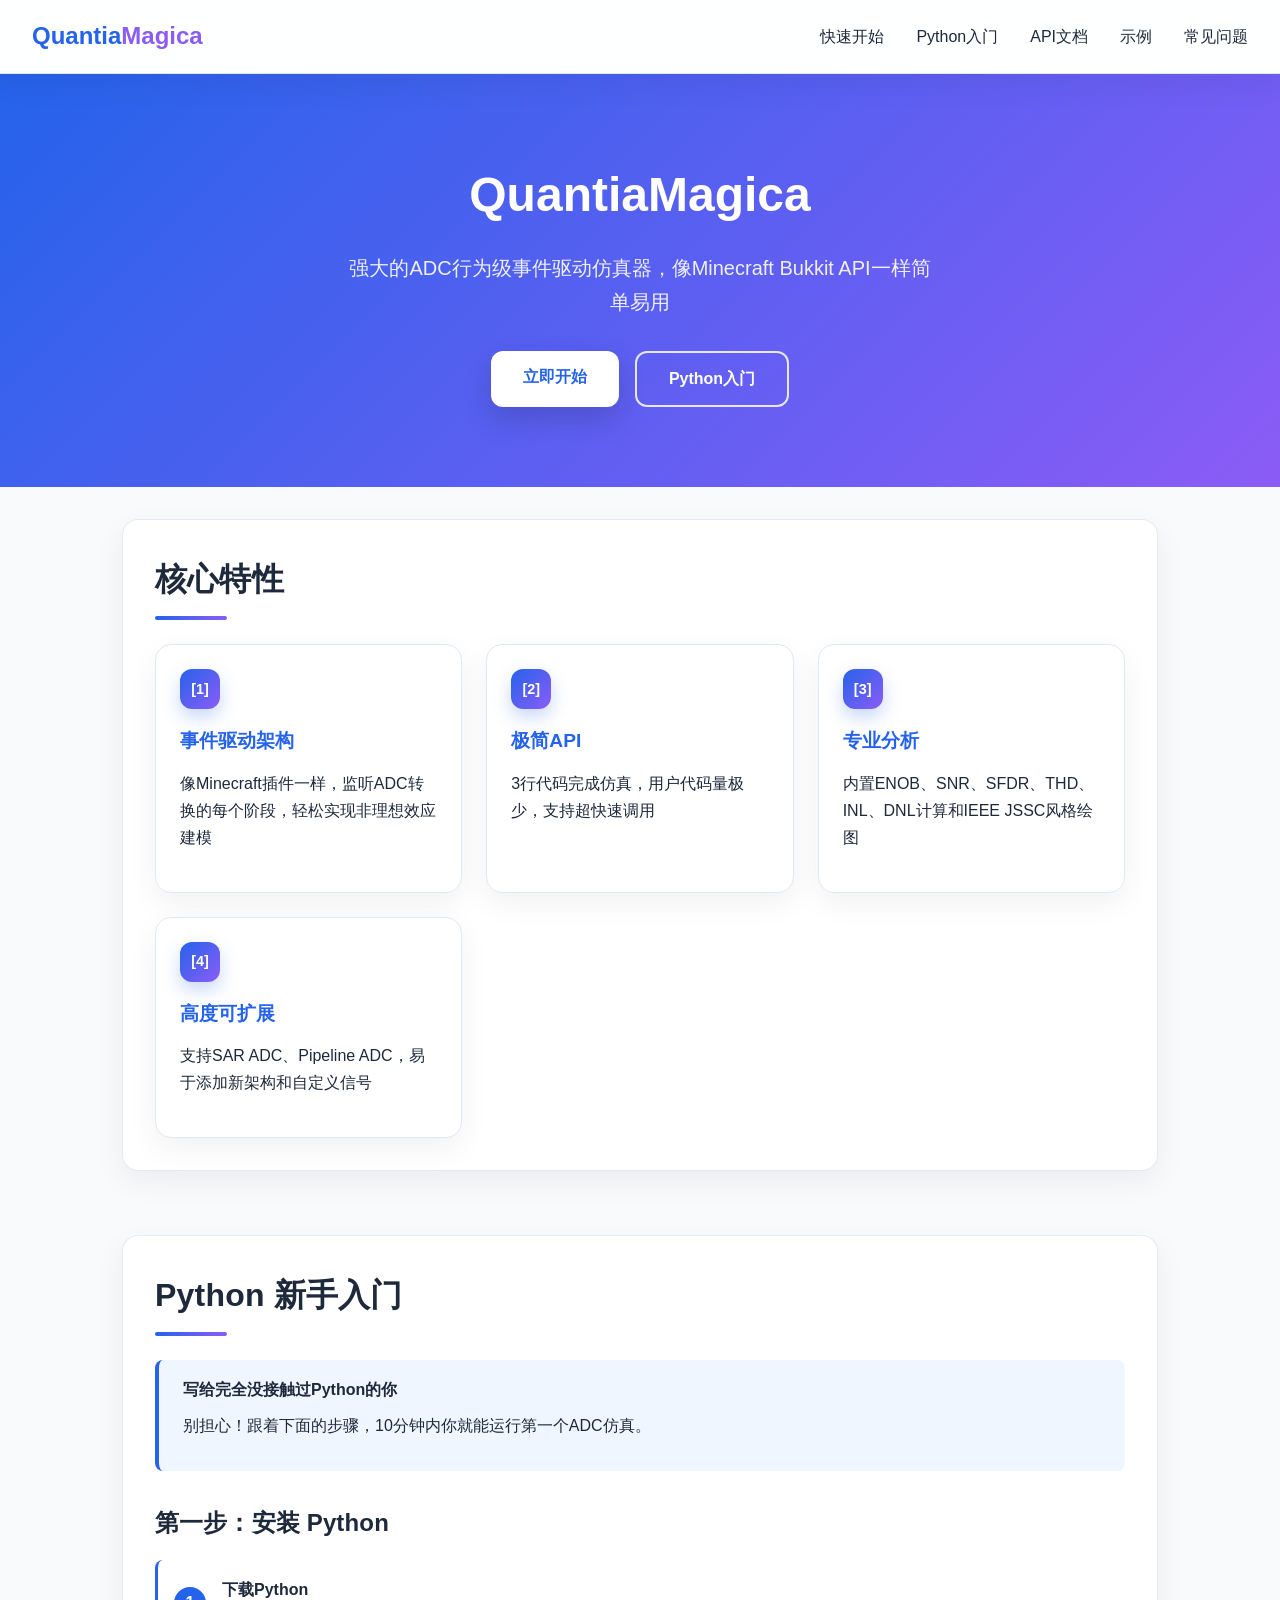
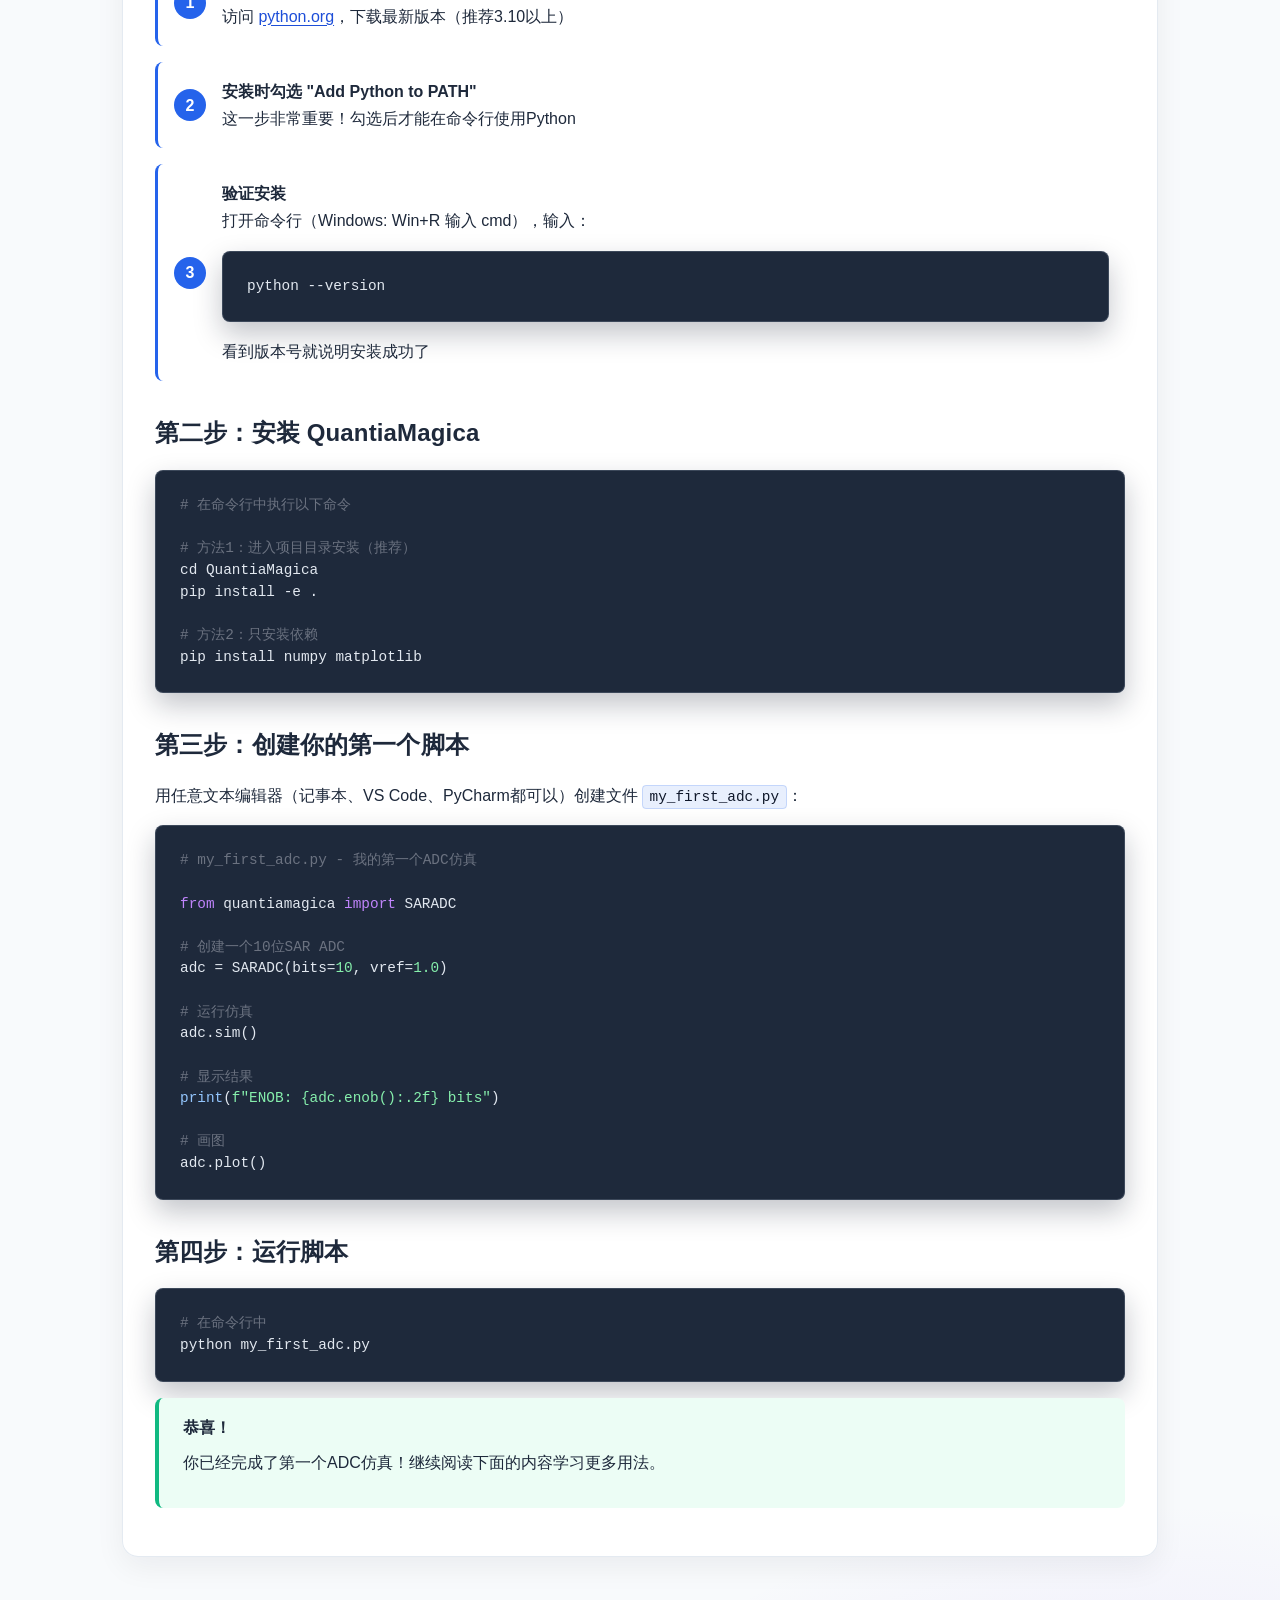
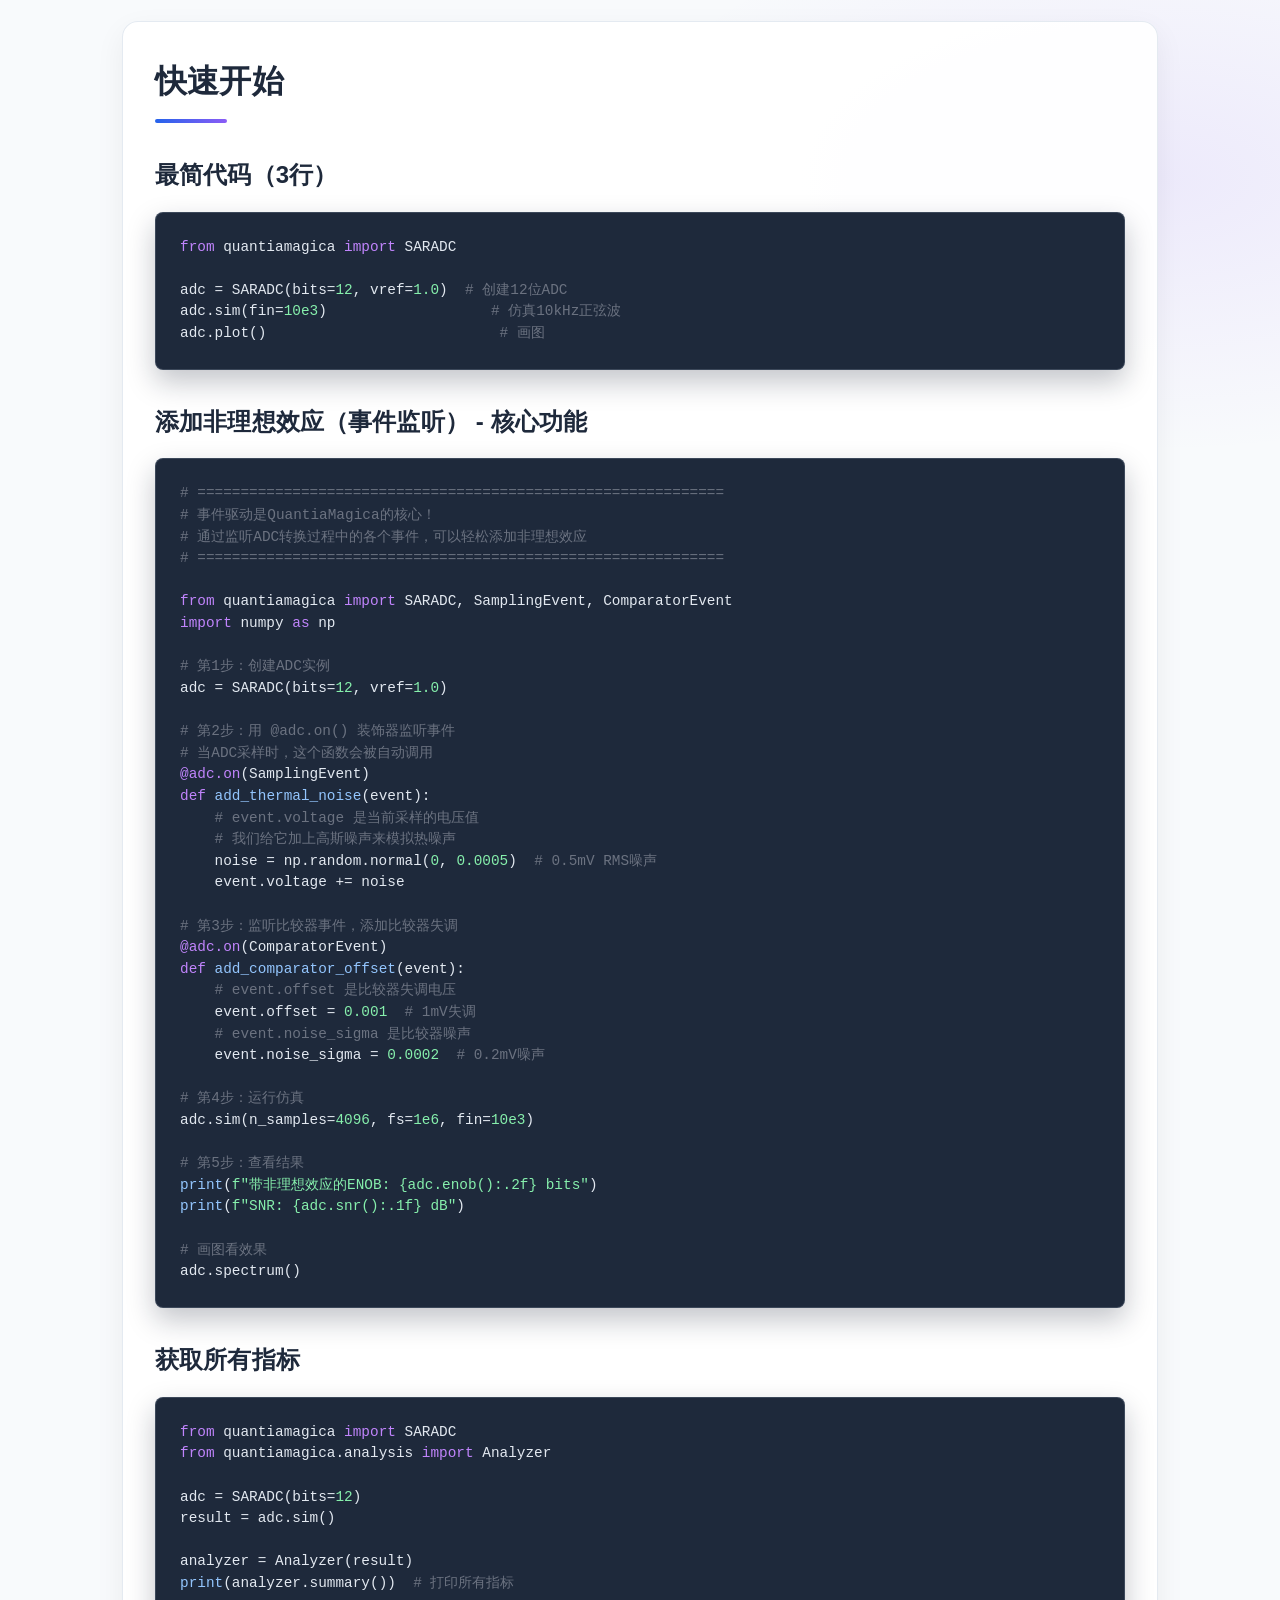
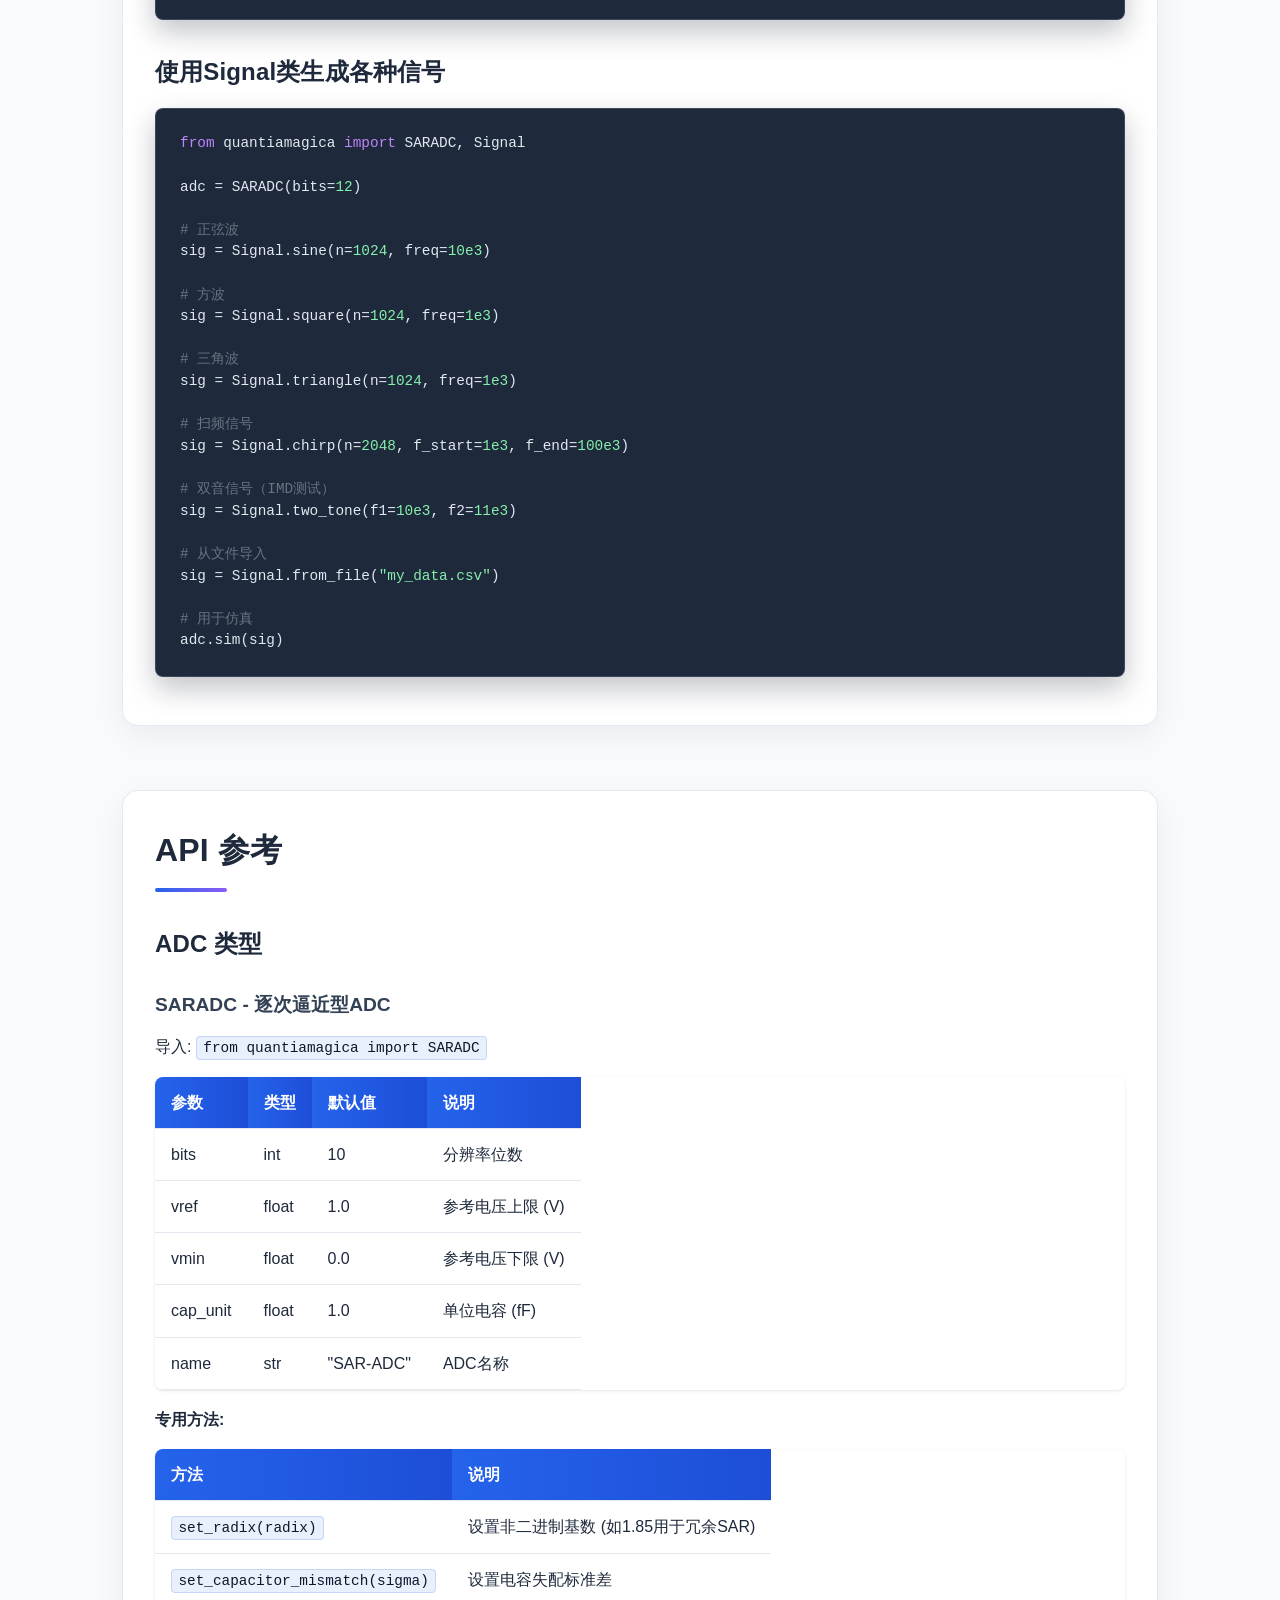
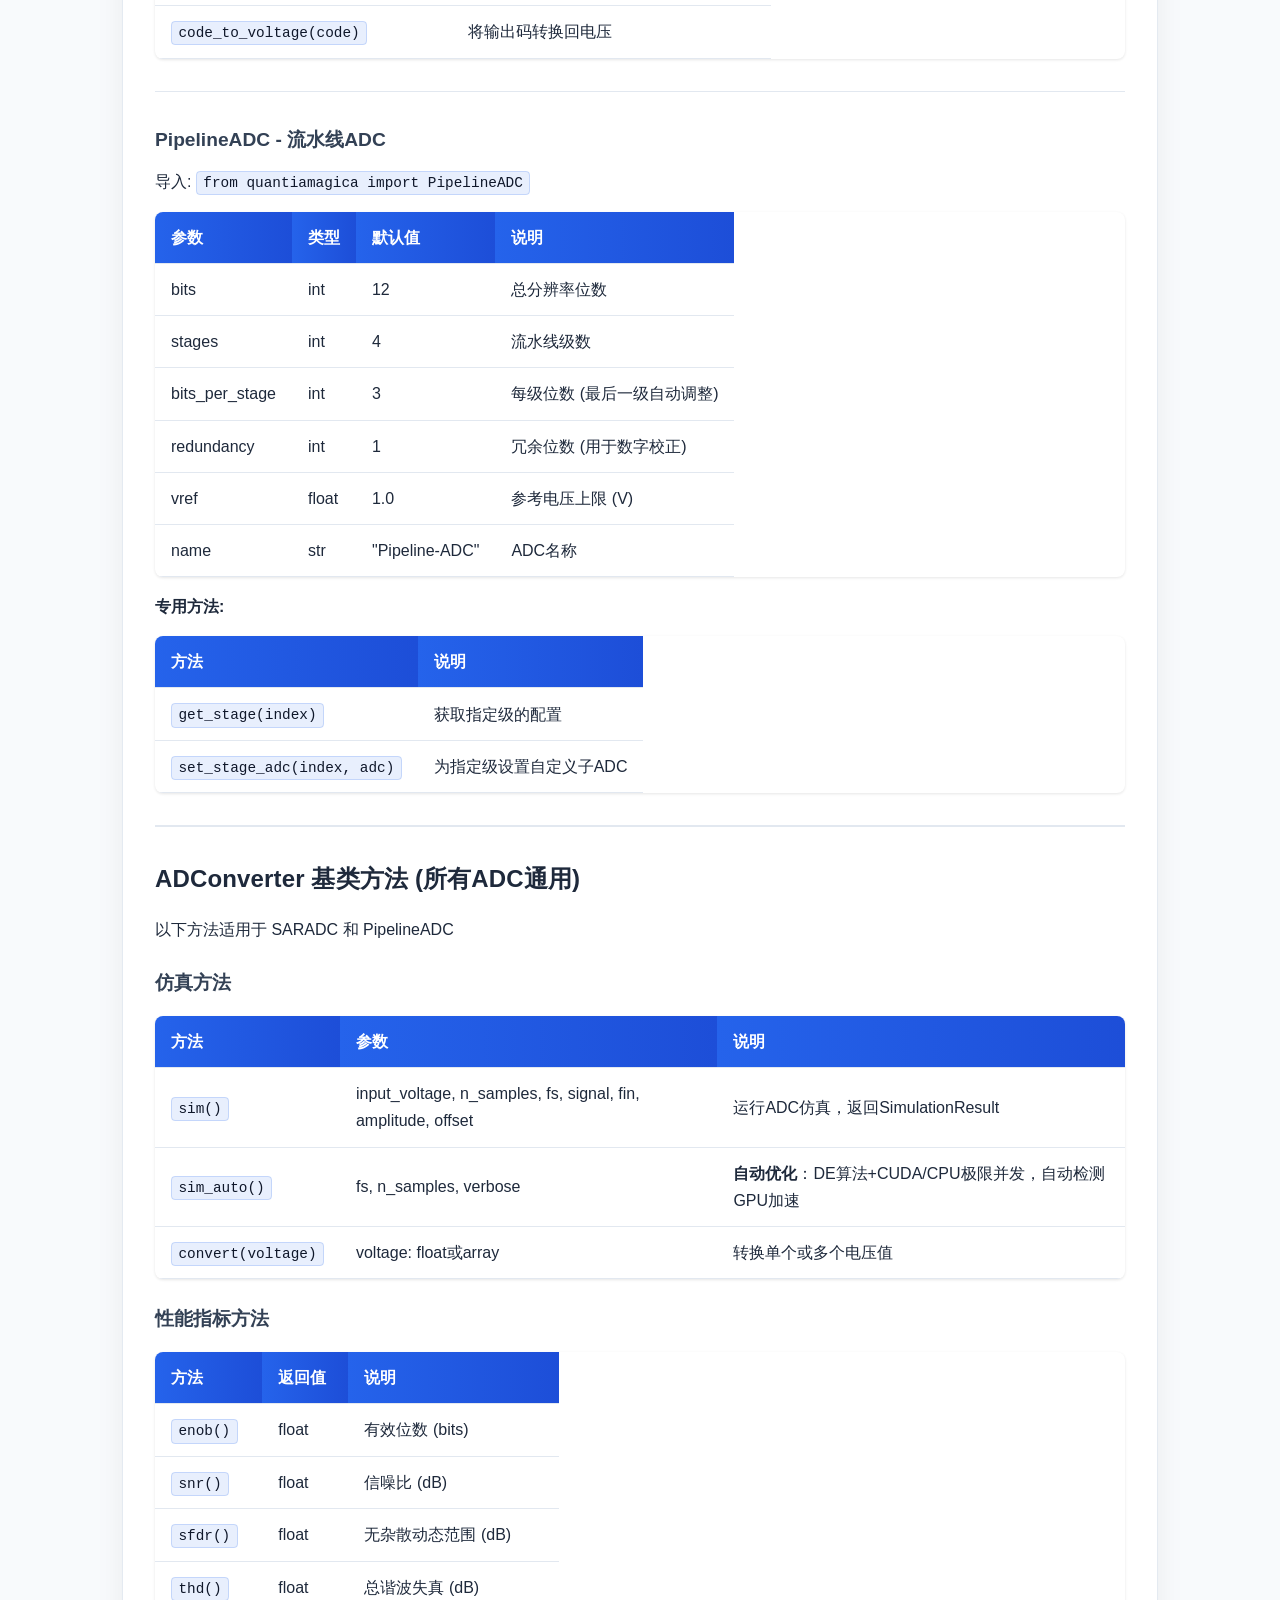
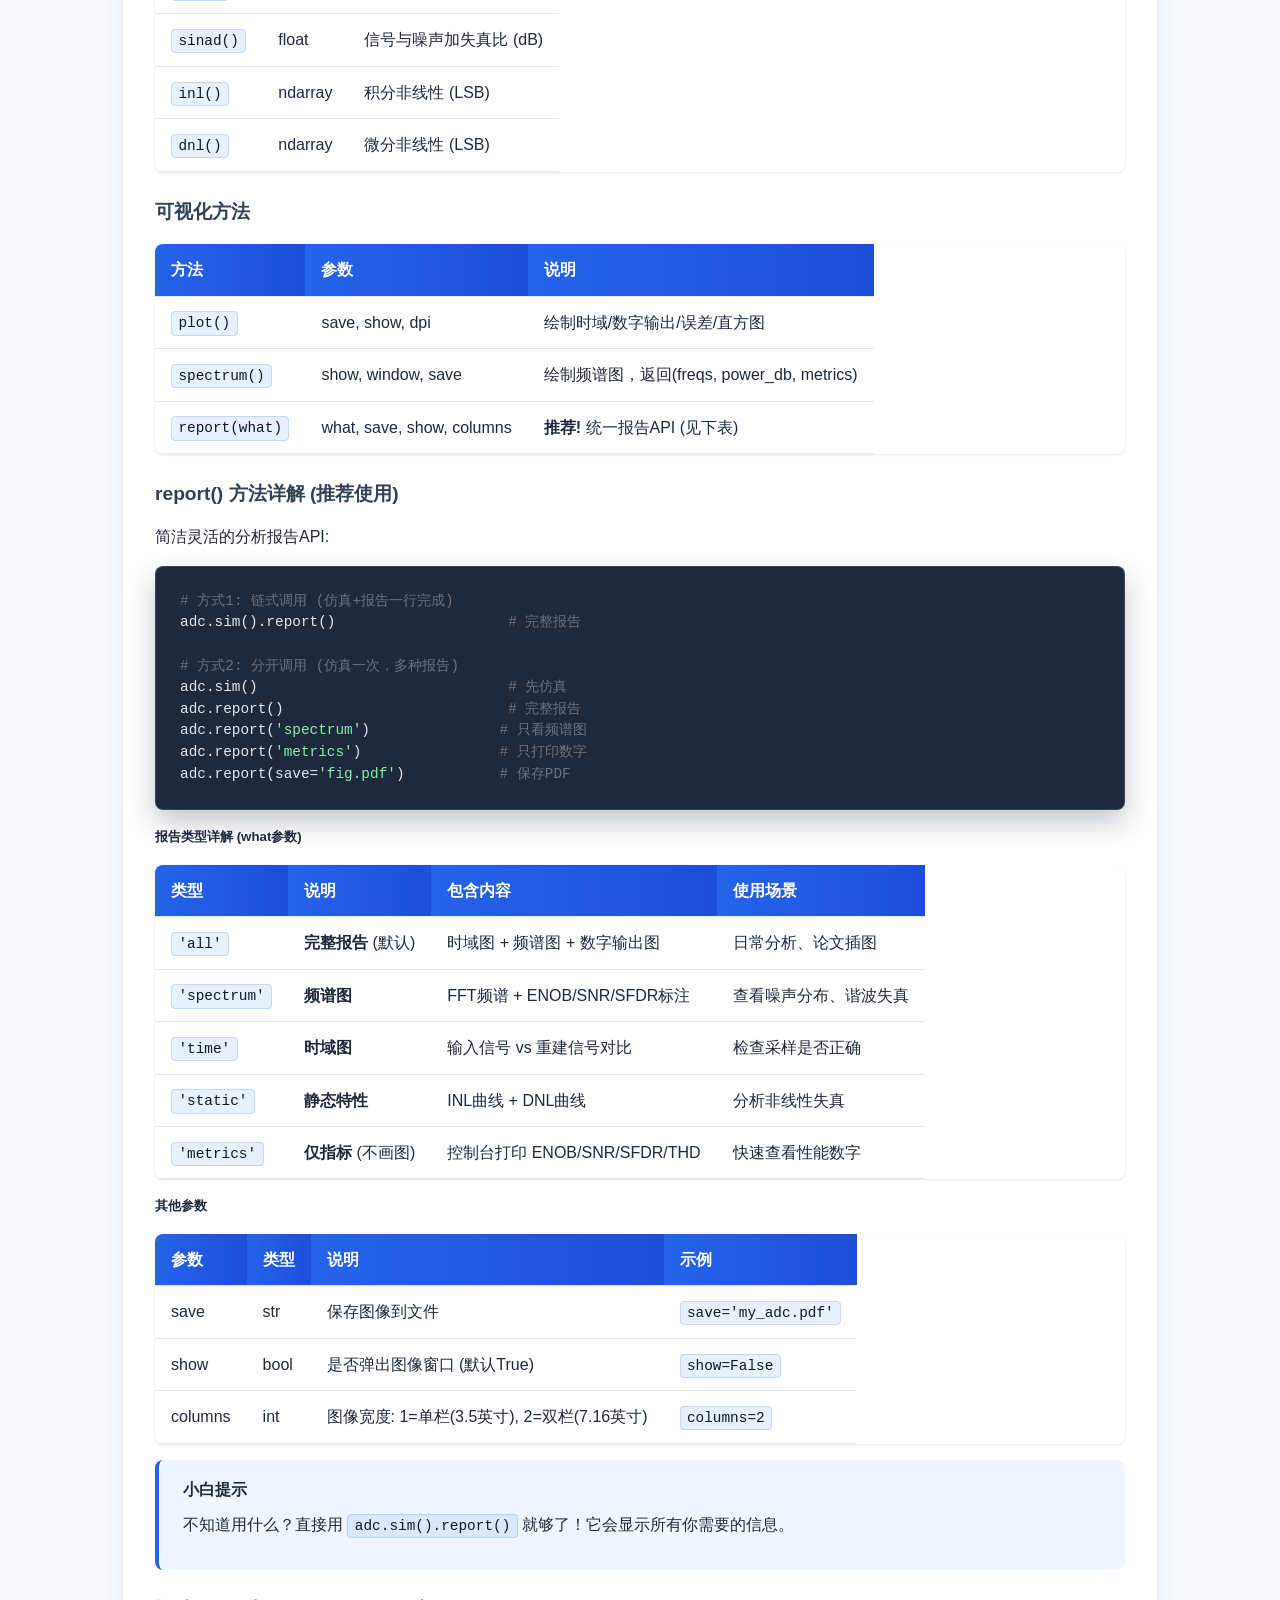
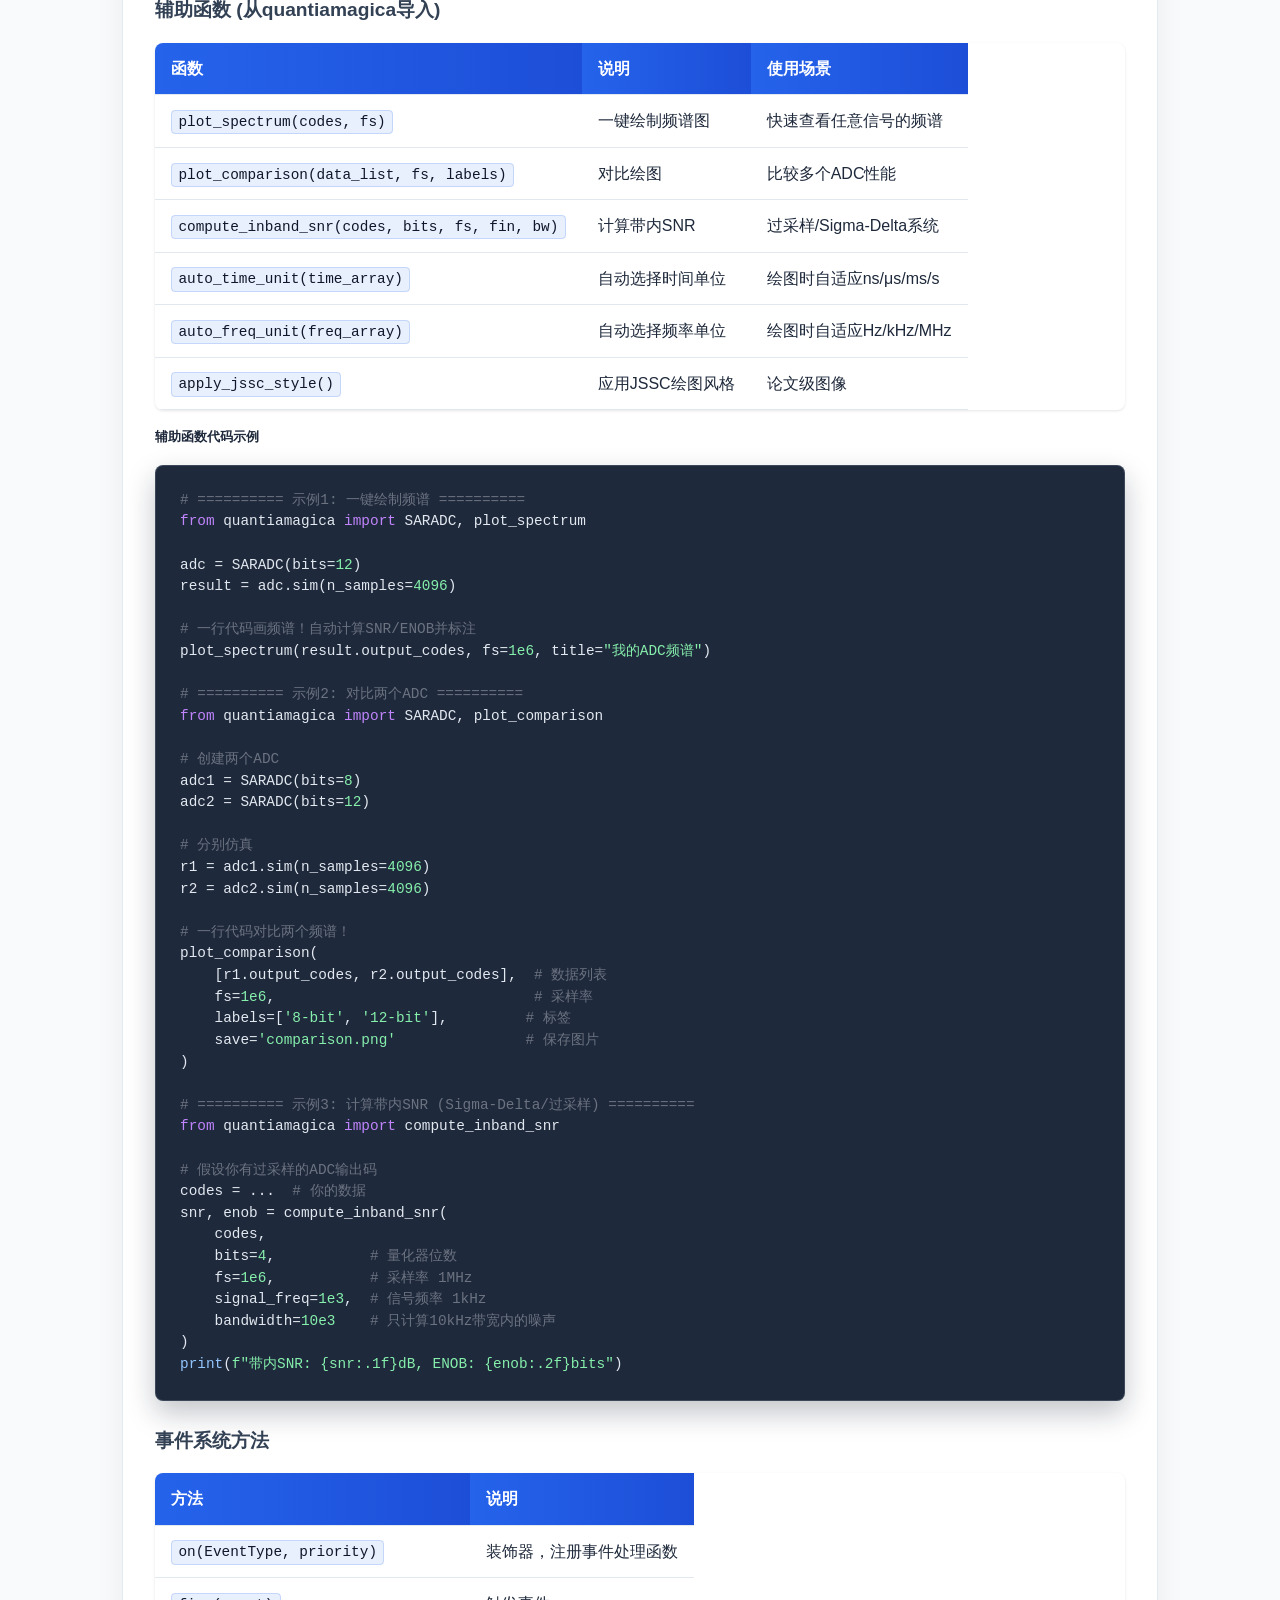
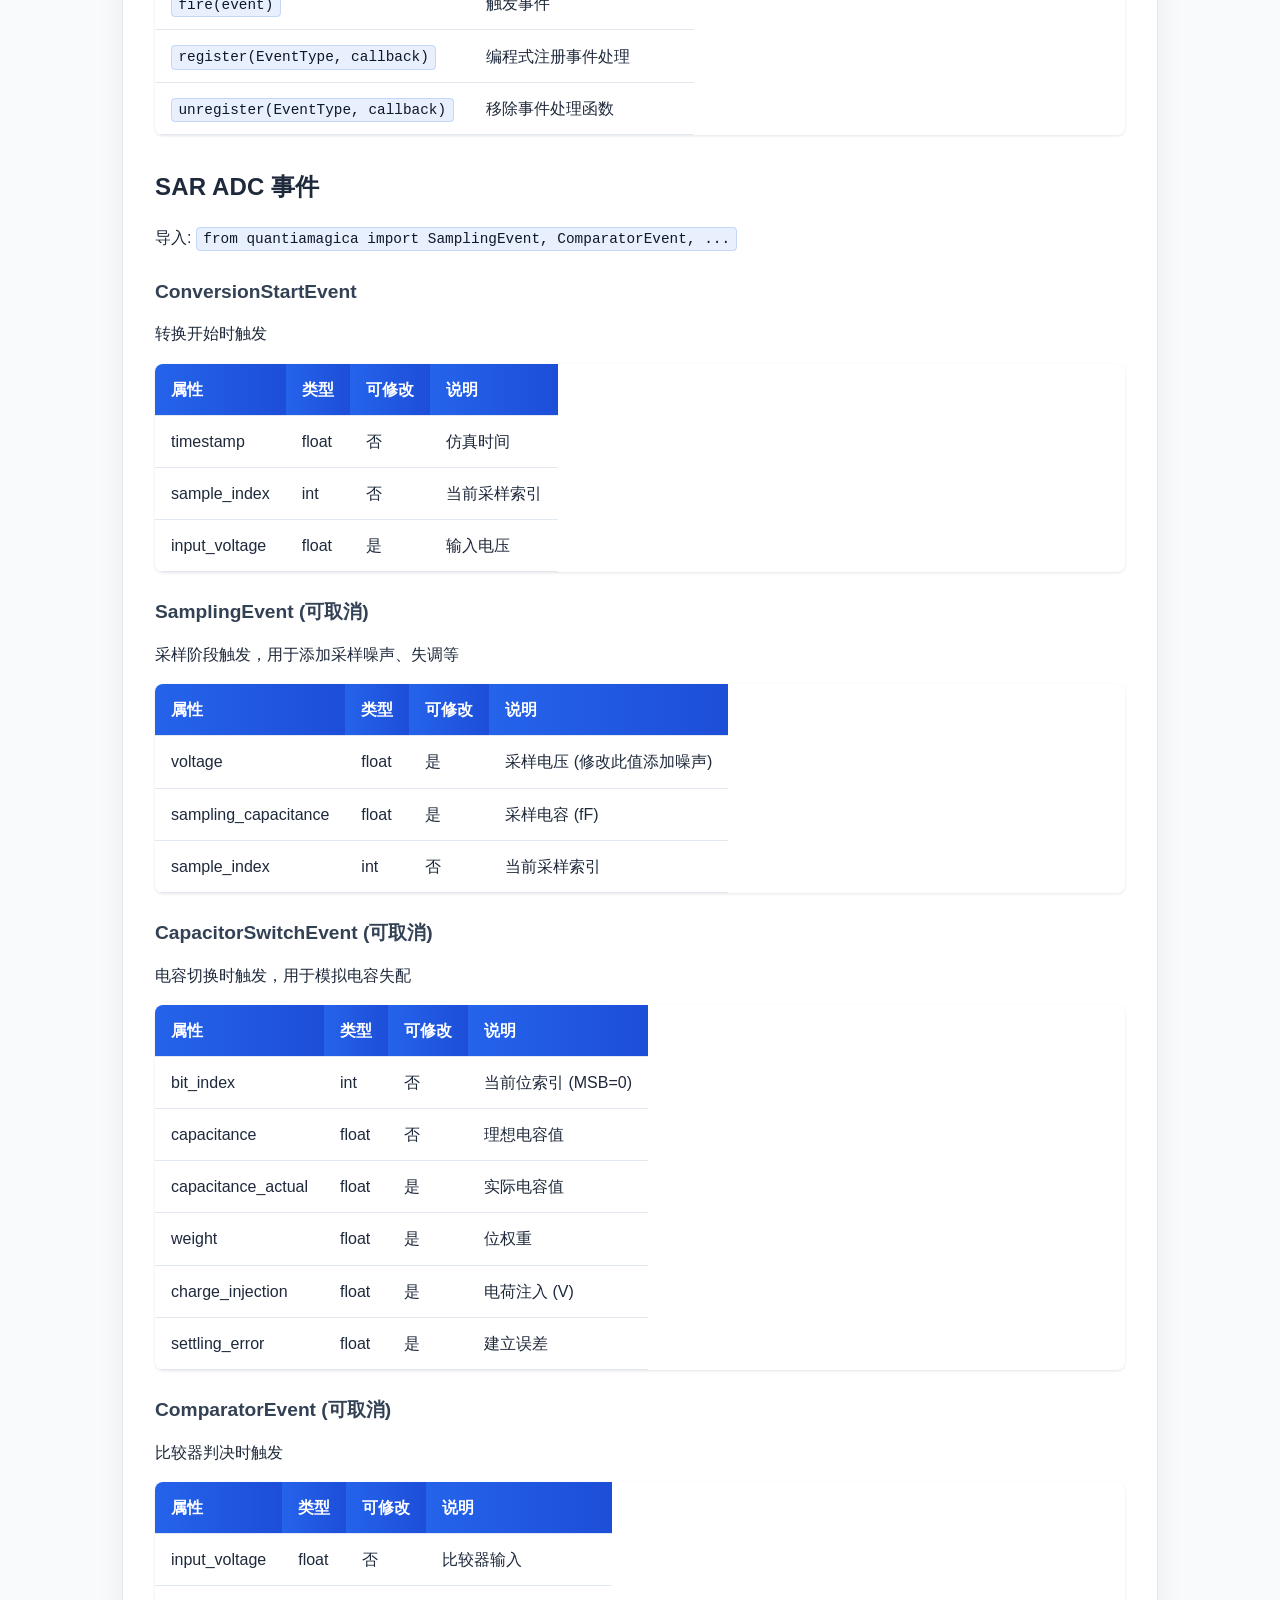
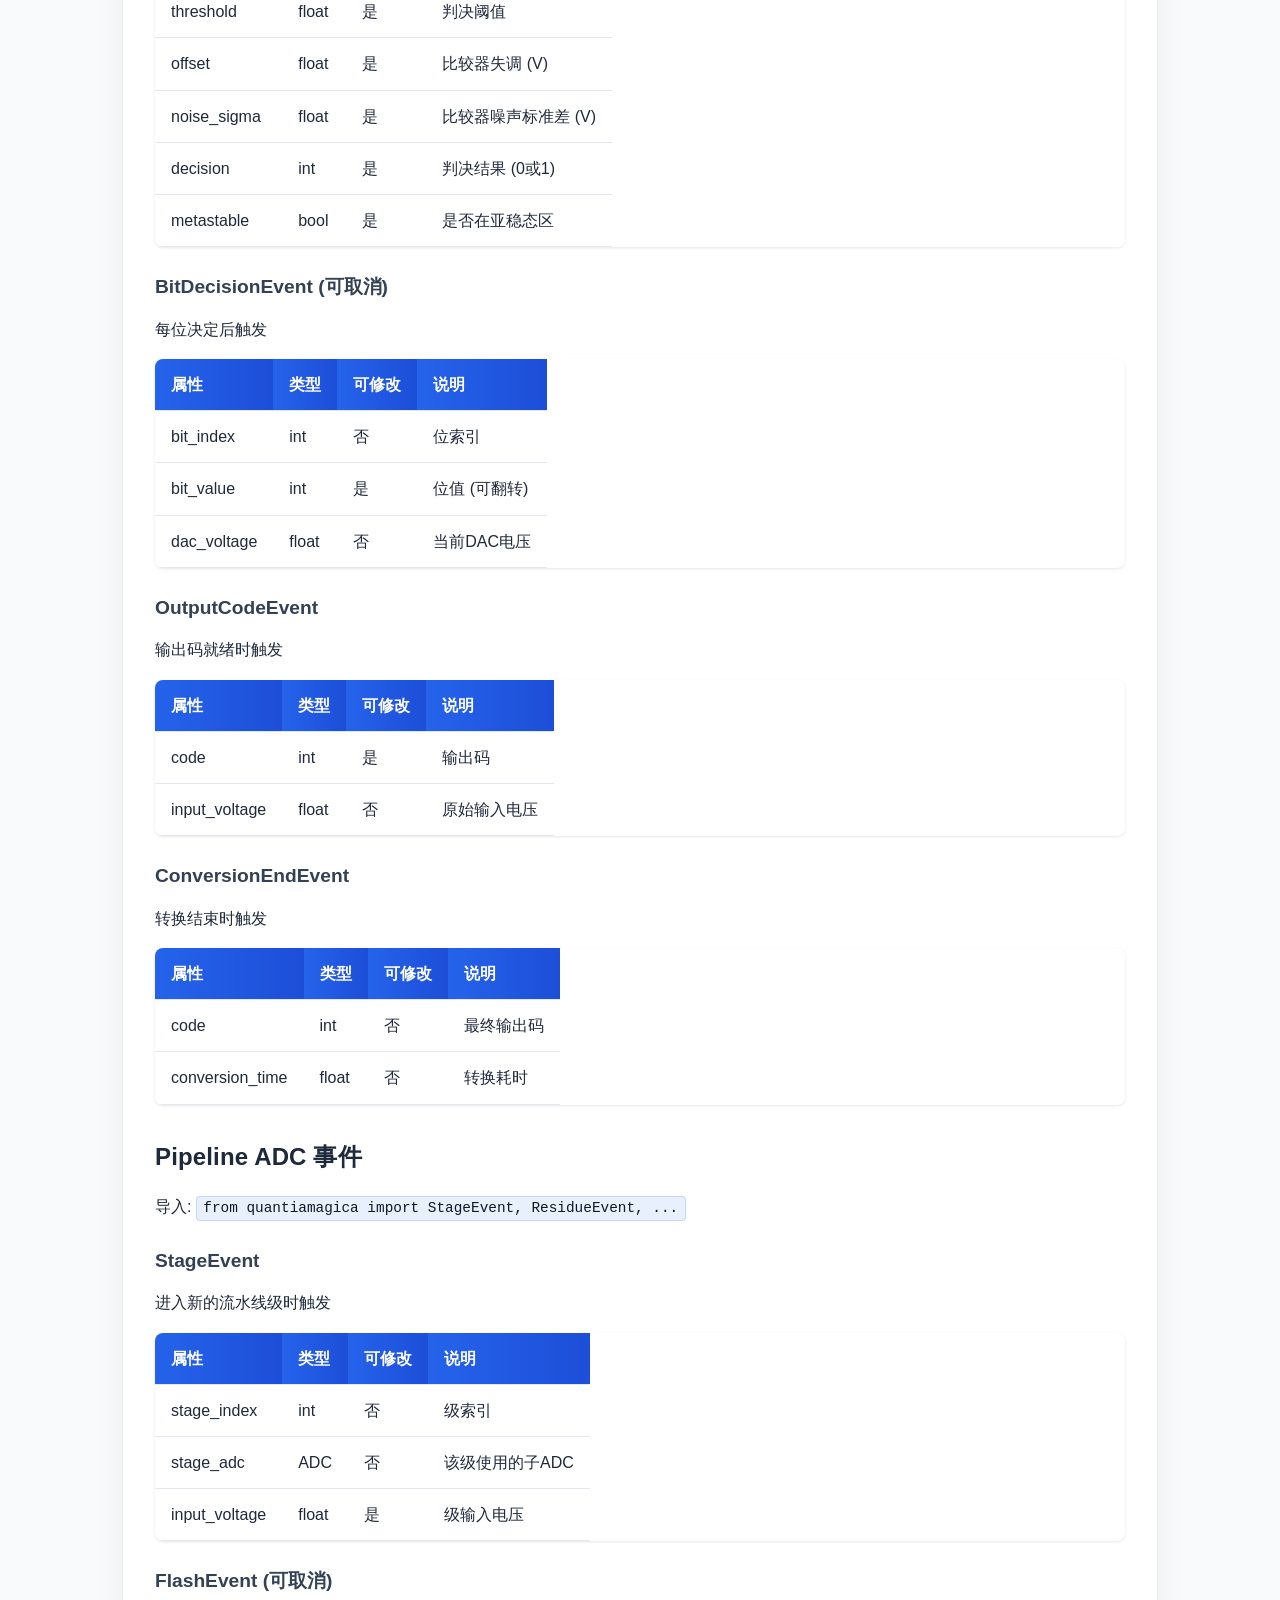
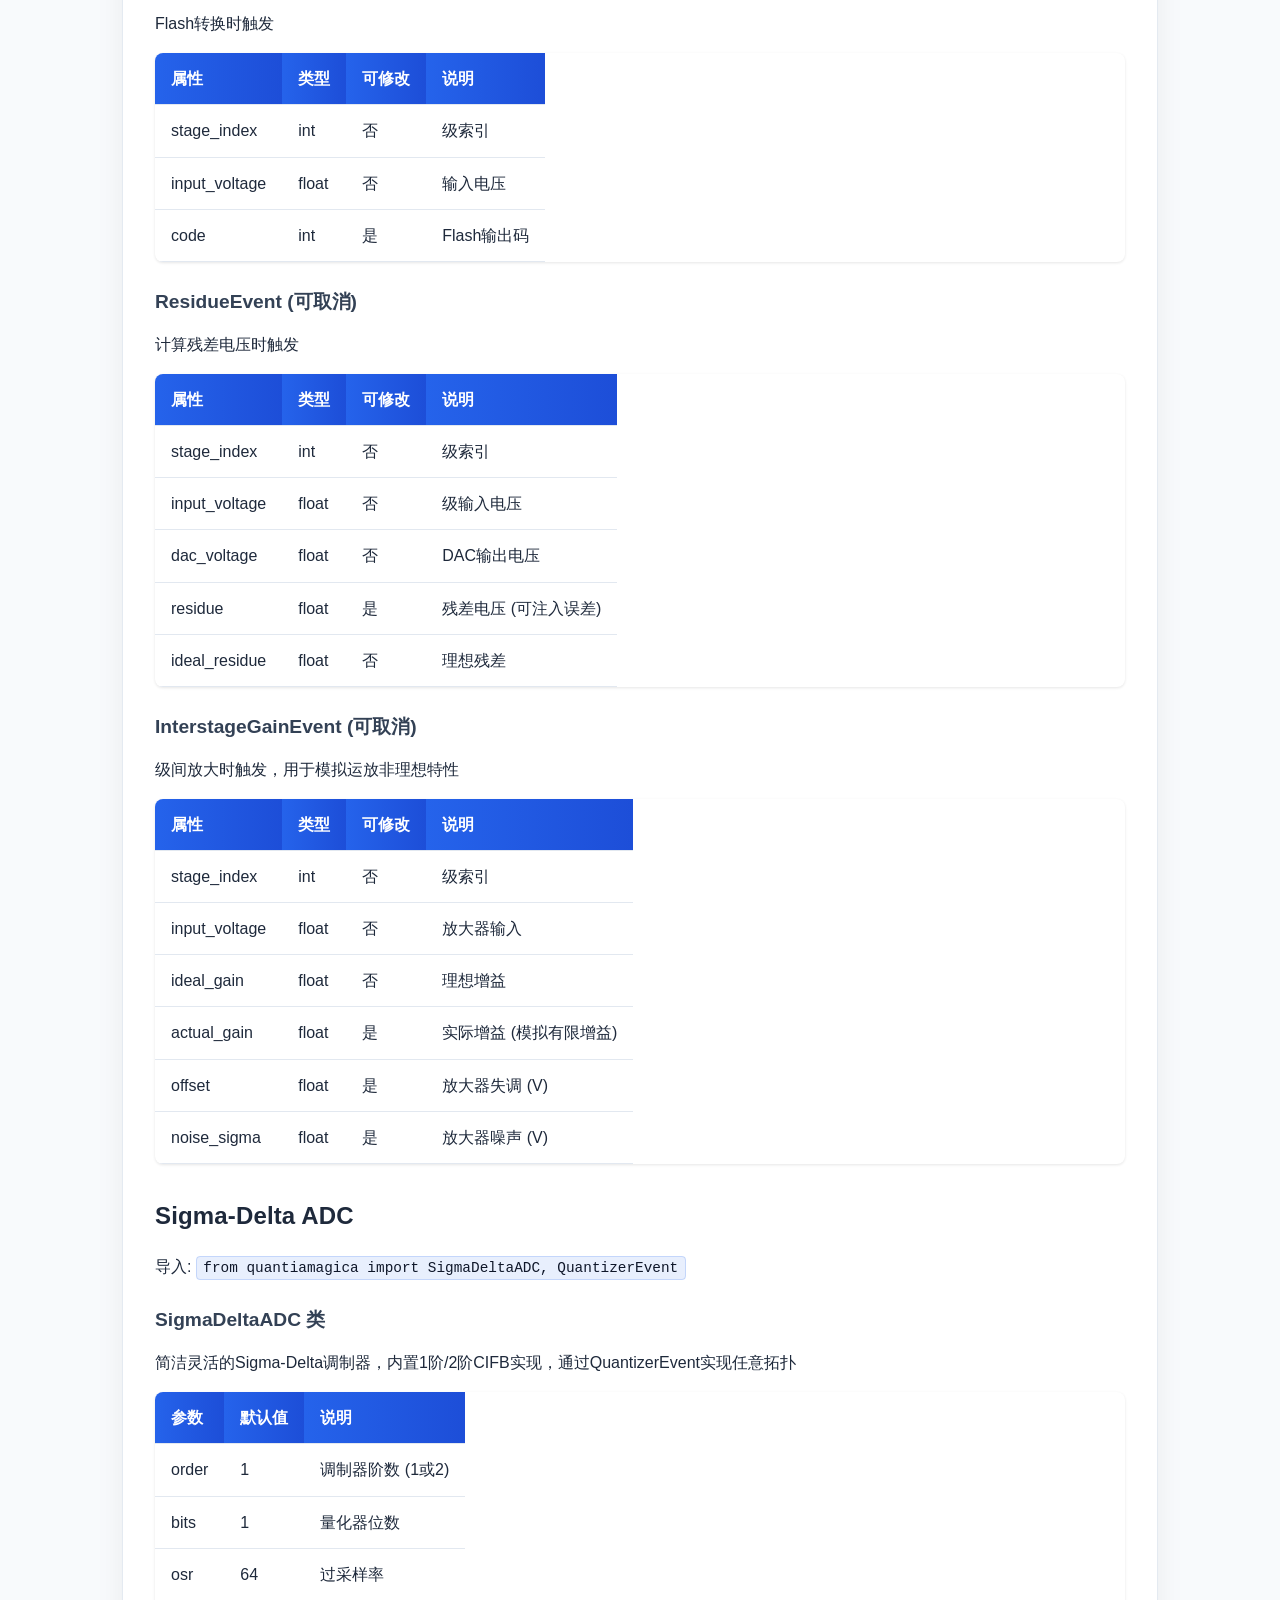
==== commit 856d5791: "Add files via upload" ====
--- a/docs/index.html
+++ b/docs/index.html
@@ -852,6 +852,8 @@
                 <tr><td><code>code_to_voltage(code)</code></td><td>将输出码转换回电压</td></tr>
             </table>
 
+            <hr style="margin: 2rem 0; border: none; border-top: 1px solid #e2e8f0;">
+
             <h4>PipelineADC - 流水线ADC</h4>
             <p>导入: <code>from quantiamagica import PipelineADC</code></p>
             <table>
@@ -870,6 +872,8 @@
                 <tr><td><code>set_stage_adc(index, adc)</code></td><td>为指定级设置自定义子ADC</td></tr>
             </table>
 
+            <hr style="margin: 2rem 0; border: none; border-top: 2px solid #e2e8f0;">
+
             <!-- ================= 基类方法 ================= -->
             <h3>ADConverter 基类方法 (所有ADC通用)</h3>
             <p>以下方法适用于 SARADC 和 PipelineADC</p>
@@ -881,6 +885,11 @@
                     <td><code>sim()</code></td>
                     <td>input_voltage, n_samples, fs, signal, fin, amplitude, offset</td>
                     <td>运行ADC仿真，返回SimulationResult</td>
+                </tr>
+                <tr>
+                    <td><code>sim_auto()</code></td>
+                    <td>fs, n_samples, verbose</td>
+                    <td><strong>自动优化</strong>：DE算法+CUDA/CPU极限并发，自动检测GPU加速</td>
                 </tr>
                 <tr>
                     <td><code>convert(voltage)</code></td>
@@ -1295,6 +1304,74 @@
                 <tr><td><code>signal.vrms</code></td><td>RMS电压</td></tr>
                 <tr><td><code>signal.mean</code></td><td>平均值</td></tr>
             </table>
+
+            <hr style="margin: 2rem 0; border: none; border-top: 2px solid #e2e8f0;">
+
+            <!-- ================= 遗传算法优化库 ================= -->
+            <h3>遗传算法优化库 (quantiamagica.optim)</h3>
+            <p>高度抽象的遗传算法优化库，支持CUDA/CPU并行计算，可用于优化任意ADC参数。<strong>自动斜率收敛</strong>，无需手动设置迭代次数。</p>
+            
+            <h4>Gene - 基因定义</h4>
+            <p>导入: <code>from quantiamagica.optim import Gene</code></p>
+            <table>
+                <tr><th>参数</th><th>类型</th><th>说明</th></tr>
+                <tr><td>name</td><td>str</td><td>参数名称</td></tr>
+                <tr><td>low</td><td>float</td><td>下界</td></tr>
+                <tr><td>high</td><td>float</td><td>上界</td></tr>
+                <tr><td>dtype</td><td>str</td><td>'float', 'int', 'choice', 'bool'</td></tr>
+                <tr><td>choices</td><td>list</td><td>离散选择列表 (仅dtype='choice'时)</td></tr>
+                <tr><td>log_scale</td><td>bool</td><td>是否使用对数尺度</td></tr>
+            </table>
+
+            <h4>GeneticOptimizer - 遗传算法优化器</h4>
+            <p>导入: <code>from quantiamagica.optim import GeneticOptimizer</code></p>
+            <table>
+                <tr><th>参数</th><th>类型</th><th>说明</th></tr>
+                <tr><td>genes</td><td>List[Gene]</td><td>基因定义列表</td></tr>
+                <tr><td>fitness_fn</td><td>Callable</td><td>适应度函数 (接受dict返回float)</td></tr>
+                <tr><td>maximize</td><td>bool</td><td>是否最大化 (默认True)</td></tr>
+            </table>
+            <p><strong>run() 方法参数:</strong></p>
+            <table>
+                <tr><th>参数</th><th>默认值</th><th>说明</th></tr>
+                <tr><td>population_size</td><td>50</td><td>种群大小</td></tr>
+                <tr><td>max_generations</td><td>200</td><td>最大迭代代数（自动收敛通常不会到达）</td></tr>
+                <tr><td>slope_window</td><td>5</td><td>斜率计算窗口</td></tr>
+                <tr><td>slope_threshold</td><td>0.001</td><td>收敛斜率阈值</td></tr>
+                <tr><td>verbose</td><td>True</td><td>显示进度</td></tr>
+                <tr><td>seed</td><td>None</td><td>随机种子</td></tr>
+            </table>
+
+            <h4>OptimizationResult - 优化结果</h4>
+            <table>
+                <tr><th>属性</th><th>类型</th><th>说明</th></tr>
+                <tr><td>best_params</td><td>Dict</td><td>最佳参数</td></tr>
+                <tr><td>best_fitness</td><td>float</td><td>最佳适应度</td></tr>
+                <tr><td>history</td><td>List[float]</td><td>每代最佳适应度历史</td></tr>
+                <tr><td>generations</td><td>int</td><td>实际迭代代数</td></tr>
+                <tr><td>converged</td><td>bool</td><td>是否收敛</td></tr>
+            </table>
+
+            <h4>SDCoeffOptimizer - SD ADC系数优化器</h4>
+            <p>导入: <code>from quantiamagica.optim import SDCoeffOptimizer</code></p>
+            <table>
+                <tr><th>参数</th><th>默认值</th><th>说明</th></tr>
+                <tr><td>order</td><td>2</td><td>调制器阶数</td></tr>
+                <tr><td>bits</td><td>1</td><td>量化器位数</td></tr>
+                <tr><td>osr</td><td>64</td><td>过采样率</td></tr>
+                <tr><td>fs</td><td>1e6</td><td>采样频率</td></tr>
+            </table>
+            <p><strong>注意:</strong> SAR/Pipeline ADC使用通用GeneticOptimizer进行高度自定义优化。</p>
+
+            <div class="tip tip-info">
+                <div class="tip-title">优化器特性</div>
+                <ul>
+                    <li><strong>自动斜率收敛</strong> - 无需设置迭代次数，适应度斜率平滑时自动停止</li>
+                    <li><strong>CUDA自动检测</strong> - 有GPU时自动加速</li>
+                    <li><strong>并行评估</strong> - 多线程评估种群</li>
+                    <li><strong>高度抽象</strong> - 支持任意ADC、任意参数、任意适应度函数</li>
+                </ul>
+            </div>
         </section>
 
         <!-- 示例 -->
@@ -1381,7 +1458,54 @@
 <span class="code-comment"># what: 'all'|'spectrum'|'time'|'static'|'metrics'</span>
 <span class="code-comment"># columns: 1(单栏3.5") 或 2(双栏7.16")</span></pre>
 
-            <h3>示例4：Sigma-Delta ADC（自定义复杂拓扑）</h3>
+            <h3>示例4：自动优化测试参数 (sim_auto)</h3>
+            <div class="tip tip-info">
+                <div class="tip-title">sim_auto 原理</div>
+                <p><strong>差分进化算法(DE)</strong> + <strong>极限并发</strong> + <strong>自适应参数</strong>：</p>
+                <ul>
+                    <li><strong>GPU检测</strong>：自动检测CUDA，GPU可用时种群128</li>
+                    <li><strong>CPU并发</strong>：4x CPU核心数并行计算</li>
+                    <li><strong>快速收敛</strong>：通常2-4代即可收敛</li>
+                    <li><strong>ADC自适应</strong>：
+                        <ul>
+                            <li>SAR/Pipeline: 幅度99.8%满量程，n_samples=2^bits</li>
+                            <li>Sigma-Delta: 幅度根据阶数自动缩小(避免震荡)，n_samples=OSR*256向上取2的幂</li>
+                        </ul>
+                    </li>
+                </ul>
+            </div>
+            <div style="background:#fff3cd;border:1px solid #ffc107;border-radius:8px;padding:12px;margin:12px 0;">
+                <div style="font-weight:bold;color:#856404;margin-bottom:8px;">GPU加速安装</div>
+                <p style="color:#856404;margin:0 0 8px 0;">要启用CUDA GPU加速，需安装PyTorch CUDA版本：</p>
+                <pre style="background:#856404;color:#fff;padding:8px;border-radius:4px;font-size:12px;margin:0 0 8px 0;">pip install torch --index-url https://download.pytorch.org/whl/cu121</pre>
+                <p style="color:#856404;margin:0 0 4px 0;font-size:12px;">若安装到自定义路径，需设置环境变量：</p>
+                <pre style="background:#856404;color:#fff;padding:8px;border-radius:4px;font-size:12px;margin:0;">$env:PYTHONPATH = "D:\Python\Lib\site-packages"  # PowerShell
+set PYTHONPATH=D:\Python\Lib\site-packages           # CMD</pre>
+                <p style="margin-top:8px;font-size:12px;color:#856404;">支持NVIDIA显卡(RTX 20/30/40系列)。</p>
+            </div>
+            <pre><span class="code-keyword">from</span> quantiamagica <span class="code-keyword">import</span> SARADC
+
+adc = SARADC(bits=<span class="code-string">12</span>)
+
+<span class="code-comment"># 一行代码 - 自动优化！</span>
+result = adc.sim_auto(fs=<span class="code-string">1e6</span>)  <span class="code-comment"># 只需指定fs</span>
+
+<span class="code-comment"># 返回值包含最优参数</span>
+<span class="code-function">print</span>(<span class="code-string">f"最佳fin: {result['best_fin']:.2f} Hz"</span>)
+<span class="code-function">print</span>(<span class="code-string">f"最佳幅度: {result['best_amplitude']:.4f} V"</span>)
+<span class="code-function">print</span>(<span class="code-string">f"最佳ENOB: {result['best_enob']:.4f} bits"</span>)
+<span class="code-function">print</span>(<span class="code-string">f"收敛代数: {result['generations']}"</span>)
+<span class="code-function">print</span>(<span class="code-string">f"收敛原因: {result['reason']}"</span>)
+
+<span class="code-comment"># 结果已保存，可直接画图</span>
+adc.report()
+
+<span class="code-comment"># 适用于所有ADC类型</span>
+<span class="code-keyword">from</span> quantiamagica <span class="code-keyword">import</span> PipelineADC, SigmaDeltaADC
+PipelineADC(<span class="code-string">12</span>).sim_auto(fs=<span class="code-string">1e6</span>)
+SigmaDeltaADC(order=<span class="code-string">2</span>, bits=<span class="code-string">1</span>, osr=<span class="code-string">64</span>).sim_auto(fs=<span class="code-string">1e6</span>)</pre>
+
+            <h3>示例5：Sigma-Delta ADC（自定义复杂拓扑）</h3>
             <pre><span class="code-comment"># =============================================================</span>
 <span class="code-comment"># Sigma-Delta ADC: 通过QuantizerEvent实现任意复杂拓扑</span>
 <span class="code-comment"># 演示：自定义2阶CIFB差分方程</span>
@@ -1442,6 +1566,204 @@
 sd3.sim(signal_3rd, fs=FS)
 sd3._result.metadata[<span class="code-string">'fin'</span>] = FIN
 <span class="code-function">print</span>(<span class="code-string">f"3阶1-bit ENOB: {sd3.enob():.2f} bits"</span>)  <span class="code-comment"># ~12.7 bits</span></pre>
+
+            <h3>示例4：遗传算法优化Sigma-Delta系数</h3>
+            
+            <div class="tip tip-info">
+                <div class="tip-title">为什么需要优化Sigma-Delta系数？</div>
+                <p>Sigma-Delta调制器的性能取决于积分器增益(c1, c2)、反馈系数(a1, a2)和输入幅度(amplitude)。
+                不同的系数组合会影响：</p>
+                <ul>
+                    <li><strong>稳定性</strong> - 错误的系数导致振荡(ENOB≤0)</li>
+                    <li><strong>ENOB</strong> - 好的系数可以提升1-2 bits</li>
+                    <li><strong>动态范围</strong> - 幅度太大会过载，太小会降低SNR</li>
+                </ul>
+            </div>
+            
+            <pre><span class="code-keyword">import</span> numpy <span class="code-keyword">as</span> np
+<span class="code-keyword">from</span> quantiamagica <span class="code-keyword">import</span> SigmaDeltaADC, QuantizerEvent
+<span class="code-keyword">from</span> quantiamagica.optim <span class="code-keyword">import</span> GeneticOptimizer, Gene
+
+<span class="code-comment"># ===================== Step 1: 定义仿真参数 =====================</span>
+OSR = <span class="code-string">64</span>                        <span class="code-comment"># 过采样率</span>
+FS = <span class="code-string">1e6</span>                        <span class="code-comment"># 采样频率 1MHz</span>
+N_SAMPLES = OSR * <span class="code-string">128</span>           <span class="code-comment"># 采样点数</span>
+FIN = <span class="code-string">13</span> * FS / N_SAMPLES       <span class="code-comment"># 相干采样频率</span>
+
+<span class="code-comment"># ===================== Step 2: 定义要优化的基因 =====================</span>
+<span class="code-comment"># 每个Gene定义一个参数的搜索范围</span>
+genes = [
+    Gene(<span class="code-string">'c1'</span>, <span class="code-string">0.1</span>, <span class="code-string">0.8</span>, <span class="code-string">'float'</span>),       <span class="code-comment"># 第1级积分器增益</span>
+    Gene(<span class="code-string">'c2'</span>, <span class="code-string">0.1</span>, <span class="code-string">0.8</span>, <span class="code-string">'float'</span>),       <span class="code-comment"># 第2级积分器增益</span>
+    Gene(<span class="code-string">'a1'</span>, <span class="code-string">0.5</span>, <span class="code-string">2.5</span>, <span class="code-string">'float'</span>),       <span class="code-comment"># 第1级反馈系数</span>
+    Gene(<span class="code-string">'a2'</span>, <span class="code-string">0.5</span>, <span class="code-string">3.5</span>, <span class="code-string">'float'</span>),       <span class="code-comment"># 第2级反馈系数</span>
+    Gene(<span class="code-string">'amplitude'</span>, <span class="code-string">0.15</span>, <span class="code-string">0.4</span>, <span class="code-string">'float'</span>),  <span class="code-comment"># 输入正弦波幅度</span>
+]
+
+<span class="code-comment"># ===================== Step 3: 定义评估函数 =====================</span>
+<span class="code-comment"># 这个函数接收一组参数，返回ENOB</span>
+<span class="code-keyword">def</span> <span class="code-function">evaluate_sd_adc</span>(params):
+    <span class="code-string">"""创建2阶CIFB Sigma-Delta并评估ENOB"""</span>
+    c1, c2 = params[<span class="code-string">'c1'</span>], params[<span class="code-string">'c2'</span>]
+    a1, a2 = params[<span class="code-string">'a1'</span>], params[<span class="code-string">'a2'</span>]
+    amplitude = params[<span class="code-string">'amplitude'</span>]
+    
+    <span class="code-comment"># 创建基础1阶SD ADC（我们通过事件扩展为2阶）</span>
+    sd = SigmaDeltaADC(order=<span class="code-string">1</span>, bits=<span class="code-string">1</span>, osr=OSR)
+    state = [<span class="code-string">0.0</span>, <span class="code-string">0.0</span>]  <span class="code-comment"># 两个积分器的状态</span>
+    
+    <span class="code-comment"># 定义2阶CIFB拓扑</span>
+    <span class="code-keyword">@sd.on</span>(QuantizerEvent)
+    <span class="code-keyword">def</span> <span class="code-function">second_order_cifb</span>(event):
+        x = event.input_signal      <span class="code-comment"># 输入信号</span>
+        y = event.prev_output       <span class="code-comment"># 量化器输出反馈 (+1/-1)</span>
+        <span class="code-comment"># CIFB结构: 两级积分器 + 反馈</span>
+        state[<span class="code-string">0</span>] = state[<span class="code-string">0</span>] + c1 * (x - a1 * y)  <span class="code-comment"># 第1级</span>
+        state[<span class="code-string">1</span>] = state[<span class="code-string">1</span>] + c2 * (state[<span class="code-string">0</span>] - a2 * y)  <span class="code-comment"># 第2级</span>
+        event.quantizer_input = state[<span class="code-string">1</span>]  <span class="code-comment"># 输出到量化器</span>
+    
+    <span class="code-comment"># 生成输入信号</span>
+    t = np.arange(N_SAMPLES) / FS
+    signal = <span class="code-string">0.5</span> + amplitude * np.sin(<span class="code-string">2</span> * np.pi * FIN * t)
+    
+    <span class="code-comment"># 仿真并计算ENOB</span>
+    sd.sim(signal, fs=FS)
+    sd._result.metadata[<span class="code-string">'fin'</span>] = FIN
+    <span class="code-keyword">return</span> sd.enob()
+
+<span class="code-comment"># ===================== Step 4: 定义适应度函数 =====================</span>
+<span class="code-comment"># 遗传算法最大化此函数</span>
+<span class="code-keyword">def</span> <span class="code-function">fitness</span>(params):
+    <span class="code-keyword">try</span>:
+        enob = evaluate_sd_adc(params)
+        <span class="code-keyword">if</span> enob <= <span class="code-string">0</span> <span class="code-keyword">or</span> np.isnan(enob) <span class="code-keyword">or</span> enob > <span class="code-string">30</span>:
+            <span class="code-keyword">return</span> -<span class="code-string">1000</span>  <span class="code-comment"># 振荡或异常，给予惩罚</span>
+        <span class="code-comment"># 目标：最大化ENOB，同时奖励较大的输入幅度</span>
+        <span class="code-keyword">return</span> enob * <span class="code-string">10</span> + params[<span class="code-string">'amplitude'</span>] * <span class="code-string">5</span>
+    <span class="code-keyword">except</span>:
+        <span class="code-keyword">return</span> -<span class="code-string">1000</span>
+
+<span class="code-comment"># ===================== Step 5: 运行优化 =====================</span>
+optimizer = GeneticOptimizer(genes, fitness, maximize=<span class="code-string">True</span>)
+result = optimizer.run(population_size=<span class="code-string">40</span>)  <span class="code-comment"># 自动收敛，无需设置代数</span>
+
+<span class="code-comment"># ===================== Step 6: 获取优化后的系数 =====================</span>
+<span class="code-function">print</span>(<span class="code-string">"优化后的系数:"</span>)
+<span class="code-function">print</span>(<span class="code-string">f"  c1 = {result.best_params['c1']:.4f}"</span>)  <span class="code-comment"># 积分器1增益</span>
+<span class="code-function">print</span>(<span class="code-string">f"  c2 = {result.best_params['c2']:.4f}"</span>)  <span class="code-comment"># 积分器2增益</span>
+<span class="code-function">print</span>(<span class="code-string">f"  a1 = {result.best_params['a1']:.4f}"</span>)  <span class="code-comment"># 反馈系数1</span>
+<span class="code-function">print</span>(<span class="code-string">f"  a2 = {result.best_params['a2']:.4f}"</span>)  <span class="code-comment"># 反馈系数2</span>
+<span class="code-function">print</span>(<span class="code-string">f"  amplitude = {result.best_params['amplitude']:.4f}"</span>)
+
+<span class="code-comment"># 验证优化结果</span>
+optimized_enob = evaluate_sd_adc(result.best_params)
+<span class="code-function">print</span>(<span class="code-string">f"\n优化后ENOB: {optimized_enob:.2f} bits"</span>)
+
+<span class="code-comment"># ===================== 对比：默认系数 vs 优化系数 =====================</span>
+default_params = {<span class="code-string">'c1'</span>: <span class="code-string">0.5</span>, <span class="code-string">'c2'</span>: <span class="code-string">0.5</span>, <span class="code-string">'a1'</span>: <span class="code-string">1.0</span>, <span class="code-string">'a2'</span>: <span class="code-string">2.0</span>, <span class="code-string">'amplitude'</span>: <span class="code-string">0.3</span>}
+default_enob = evaluate_sd_adc(default_params)
+<span class="code-function">print</span>(<span class="code-string">f"默认系数ENOB: {default_enob:.2f} bits"</span>)
+<span class="code-function">print</span>(<span class="code-string">f"提升: +{optimized_enob - default_enob:.2f} bits"</span>)</pre>
+
+            <div class="tip tip-success">
+                <div class="tip-title">result对象包含的信息</div>
+                <table>
+                    <tr><th>属性</th><th>说明</th><th>示例</th></tr>
+                    <tr><td><code>result.best_params</code></td><td>优化后的参数字典</td><td><code>{'c1': 0.6018, 'c2': 0.6467, ...}</code></td></tr>
+                    <tr><td><code>result.best_fitness</code></td><td>最佳适应度值</td><td><code>121.84</code></td></tr>
+                    <tr><td><code>result.generations</code></td><td>实际迭代代数</td><td><code>13</code></td></tr>
+                    <tr><td><code>result.converged</code></td><td>是否收敛</td><td><code>True</code></td></tr>
+                    <tr><td><code>result.history</code></td><td>每代最佳适应度</td><td><code>[80.5, 95.2, ...]</code></td></tr>
+                </table>
+            </div>
+
+            <h4>快捷方式：SDCoeffOptimizer</h4>
+            <p>如果只需优化标准SD ADC系数，可以使用封装好的优化器：</p>
+            <pre><span class="code-keyword">from</span> quantiamagica.optim <span class="code-keyword">import</span> SDCoeffOptimizer
+
+<span class="code-comment"># 一行创建 + 一行优化</span>
+sd_opt = SDCoeffOptimizer(order=<span class="code-string">2</span>, bits=<span class="code-string">1</span>, osr=<span class="code-string">64</span>, fs=<span class="code-string">1e6</span>)
+result = sd_opt.optimize()
+
+<span class="code-comment"># 打印优化报告</span>
+<span class="code-function">print</span>(result.summary())
+
+<span class="code-comment"># 获取优化后的系数</span>
+<span class="code-function">print</span>(result.best_params)       <span class="code-comment"># 所有参数</span>
+<span class="code-function">print</span>(result.best_params[<span class="code-string">'c1'</span>]) <span class="code-comment"># 单个参数</span>
+<span class="code-function">print</span>(result.best_enob)         <span class="code-comment"># 优化后的ENOB</span>
+<span class="code-function">print</span>(result.baseline_enob)     <span class="code-comment"># 优化前的ENOB</span>
+<span class="code-function">print</span>(result.improvement)       <span class="code-comment"># 提升了多少bits</span></pre>
+
+            <h3>示例5：五阶Sigma-Delta极致优化</h3>
+            
+            <div class="tip tip-warning">
+                <div class="tip-title">高阶SD ADC优化挑战</div>
+                <p>5阶SD ADC有11个待优化参数，搜索空间巨大。默认系数往往直接振荡(ENOB&lt;0)，
+                遗传算法可以找到稳定且高性能的系数组合。</p>
+            </div>
+            
+            <pre><span class="code-keyword">from</span> quantiamagica <span class="code-keyword">import</span> SigmaDeltaADC, QuantizerEvent
+<span class="code-keyword">from</span> quantiamagica.optim <span class="code-keyword">import</span> GeneticOptimizer, Gene
+<span class="code-keyword">import</span> numpy <span class="code-keyword">as</span> np
+
+OSR, FS = <span class="code-string">64</span>, <span class="code-string">1e6</span>
+N_SAMPLES = OSR * <span class="code-string">256</span>
+FIN = <span class="code-string">13</span> * FS / N_SAMPLES
+
+<span class="code-comment"># 定义5阶SD ADC的11个基因</span>
+genes = [
+    <span class="code-comment"># 积分器增益 (越往后越小以保持稳定)</span>
+    Gene(<span class="code-string">'c1'</span>, <span class="code-string">0.1</span>, <span class="code-string">0.5</span>, <span class="code-string">'float'</span>),
+    Gene(<span class="code-string">'c2'</span>, <span class="code-string">0.08</span>, <span class="code-string">0.4</span>, <span class="code-string">'float'</span>),
+    Gene(<span class="code-string">'c3'</span>, <span class="code-string">0.05</span>, <span class="code-string">0.3</span>, <span class="code-string">'float'</span>),
+    Gene(<span class="code-string">'c4'</span>, <span class="code-string">0.03</span>, <span class="code-string">0.2</span>, <span class="code-string">'float'</span>),
+    Gene(<span class="code-string">'c5'</span>, <span class="code-string">0.02</span>, <span class="code-string">0.15</span>, <span class="code-string">'float'</span>),
+    <span class="code-comment"># 反馈系数</span>
+    Gene(<span class="code-string">'a1'</span>, <span class="code-string">0.8</span>, <span class="code-string">3.0</span>, <span class="code-string">'float'</span>),
+    Gene(<span class="code-string">'a2'</span>, <span class="code-string">0.5</span>, <span class="code-string">2.5</span>, <span class="code-string">'float'</span>),
+    Gene(<span class="code-string">'a3'</span>, <span class="code-string">0.3</span>, <span class="code-string">2.0</span>, <span class="code-string">'float'</span>),
+    Gene(<span class="code-string">'a4'</span>, <span class="code-string">0.2</span>, <span class="code-string">1.5</span>, <span class="code-string">'float'</span>),
+    Gene(<span class="code-string">'a5'</span>, <span class="code-string">0.1</span>, <span class="code-string">1.0</span>, <span class="code-string">'float'</span>),
+    Gene(<span class="code-string">'amplitude'</span>, <span class="code-string">0.08</span>, <span class="code-string">0.25</span>, <span class="code-string">'float'</span>),
+]
+
+<span class="code-keyword">def</span> <span class="code-function">evaluate_5th_order</span>(params):
+    c = [params[<span class="code-string">f'c{i+1}'</span>] <span class="code-keyword">for</span> i <span class="code-keyword">in</span> range(<span class="code-string">5</span>)]
+    a = [params[<span class="code-string">f'a{i+1}'</span>] <span class="code-keyword">for</span> i <span class="code-keyword">in</span> range(<span class="code-string">5</span>)]
+    
+    sd = SigmaDeltaADC(order=<span class="code-string">1</span>, bits=<span class="code-string">1</span>, osr=OSR)
+    state = [<span class="code-string">0.0</span>] * <span class="code-string">5</span>
+    
+    <span class="code-keyword">@sd.on</span>(QuantizerEvent)
+    <span class="code-keyword">def</span> <span class="code-function">fifth_order</span>(event):
+        x, y = event.input_signal, event.prev_output
+        state[<span class="code-string">0</span>] = state[<span class="code-string">0</span>] + c[<span class="code-string">0</span>] * (x - a[<span class="code-string">0</span>] * y)
+        <span class="code-keyword">for</span> i <span class="code-keyword">in</span> range(<span class="code-string">1</span>, <span class="code-string">5</span>):
+            state[i] = state[i] + c[i] * (state[i-<span class="code-string">1</span>] - a[i] * y)
+        event.quantizer_input = state[<span class="code-string">4</span>]
+    
+    t = np.arange(N_SAMPLES) / FS
+    signal = <span class="code-string">0.5</span> + params[<span class="code-string">'amplitude'</span>] * np.sin(<span class="code-string">2</span>*np.pi*FIN*t)
+    sd.sim(signal, fs=FS)
+    sd._result.metadata[<span class="code-string">'fin'</span>] = FIN
+    <span class="code-keyword">return</span> sd.enob()
+
+<span class="code-keyword">def</span> <span class="code-function">fitness</span>(params):
+    enob = evaluate_5th_order(params)
+    <span class="code-keyword">return</span> enob <span class="code-keyword">if</span> enob > <span class="code-string">0</span> <span class="code-keyword">else</span> -<span class="code-string">1000</span>
+
+optimizer = GeneticOptimizer(genes, fitness, maximize=<span class="code-string">True</span>)
+result = optimizer.run(population_size=<span class="code-string">80</span>)
+
+<span class="code-function">print</span>(<span class="code-string">f"优化后ENOB: {result.best_fitness:.2f} bits"</span>)
+<span class="code-function">print</span>(<span class="code-string">f"系数: {result.best_params}"</span>)</pre>
+
+            <div class="tip tip-success">
+                <div class="tip-title">优化结果 (实测)</div>
+                <p>默认系数: <strong>振荡 (ENOB=-3.55)</strong> → 优化后: <strong>16.19 bits</strong><br>
+                收敛代数: 24代，进度条显示斜率收敛过程</p>
+            </div>
         </section>
 
         <!-- FAQ -->
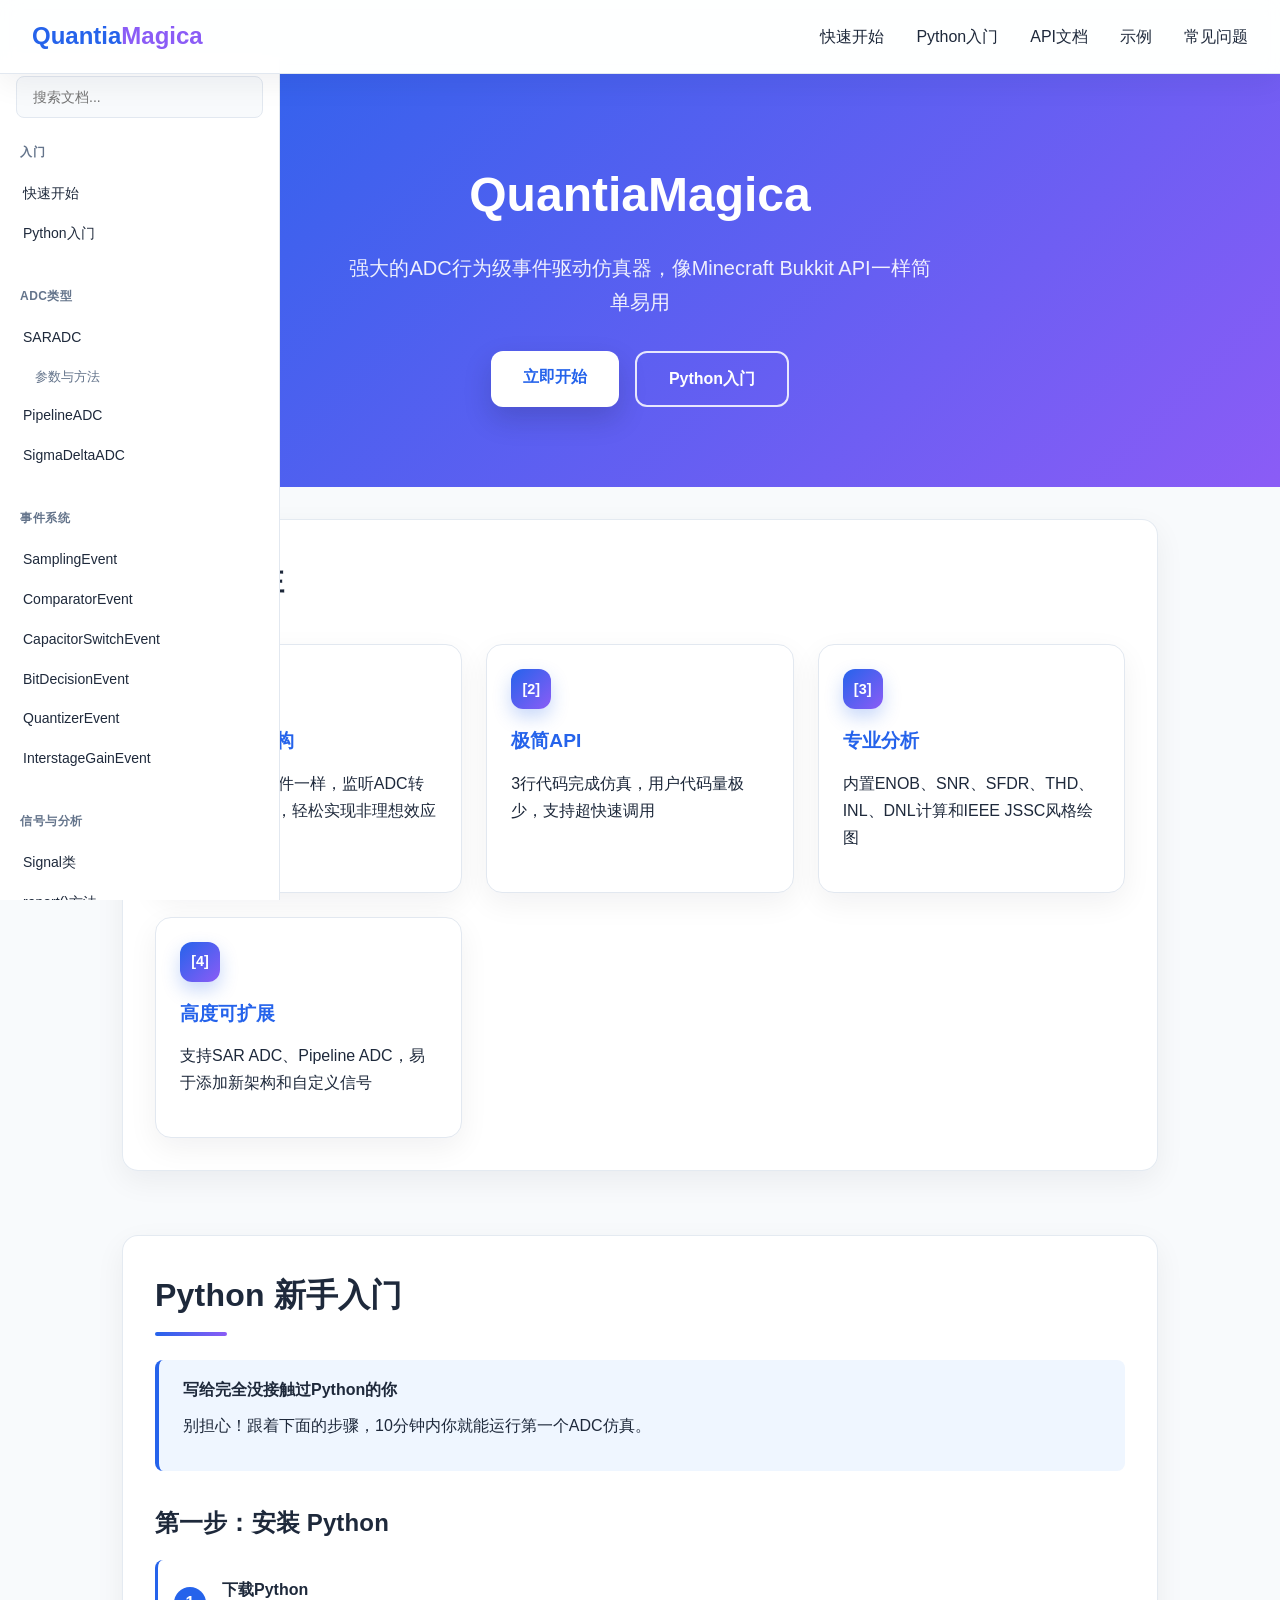
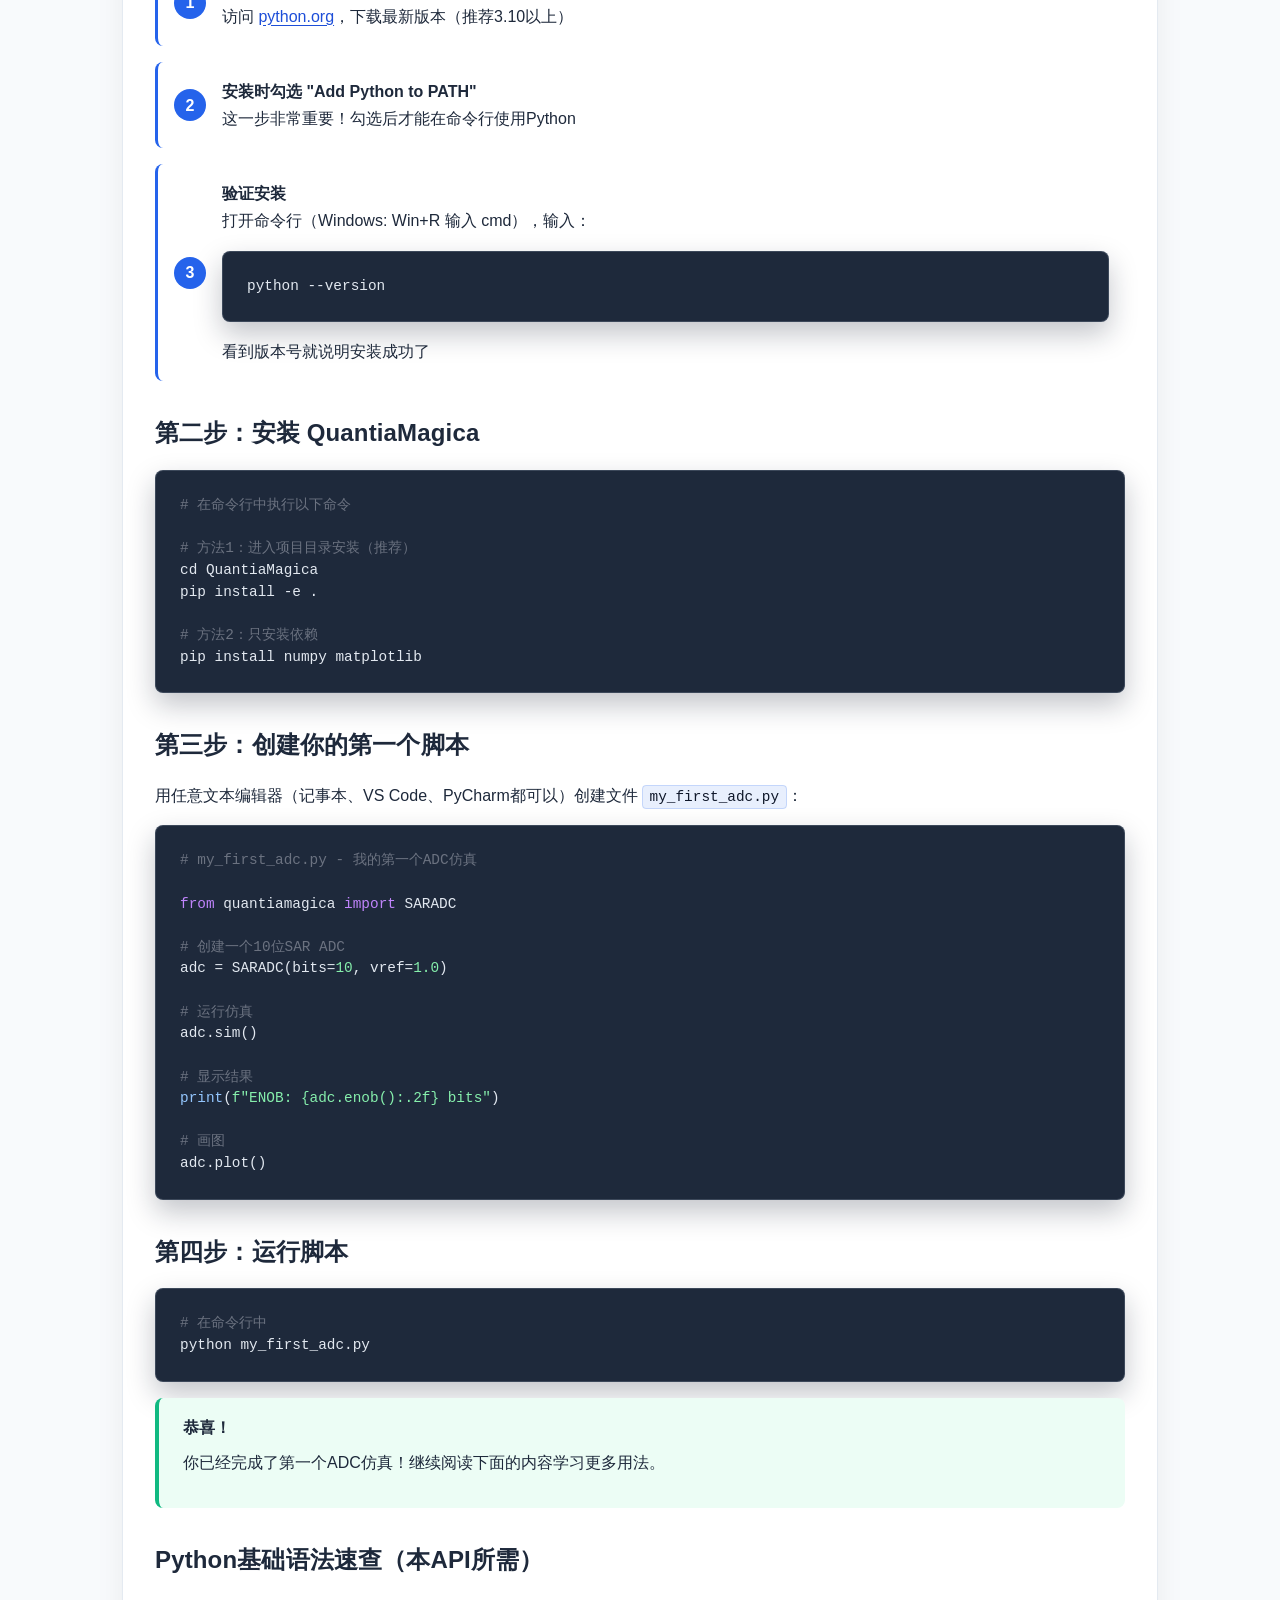
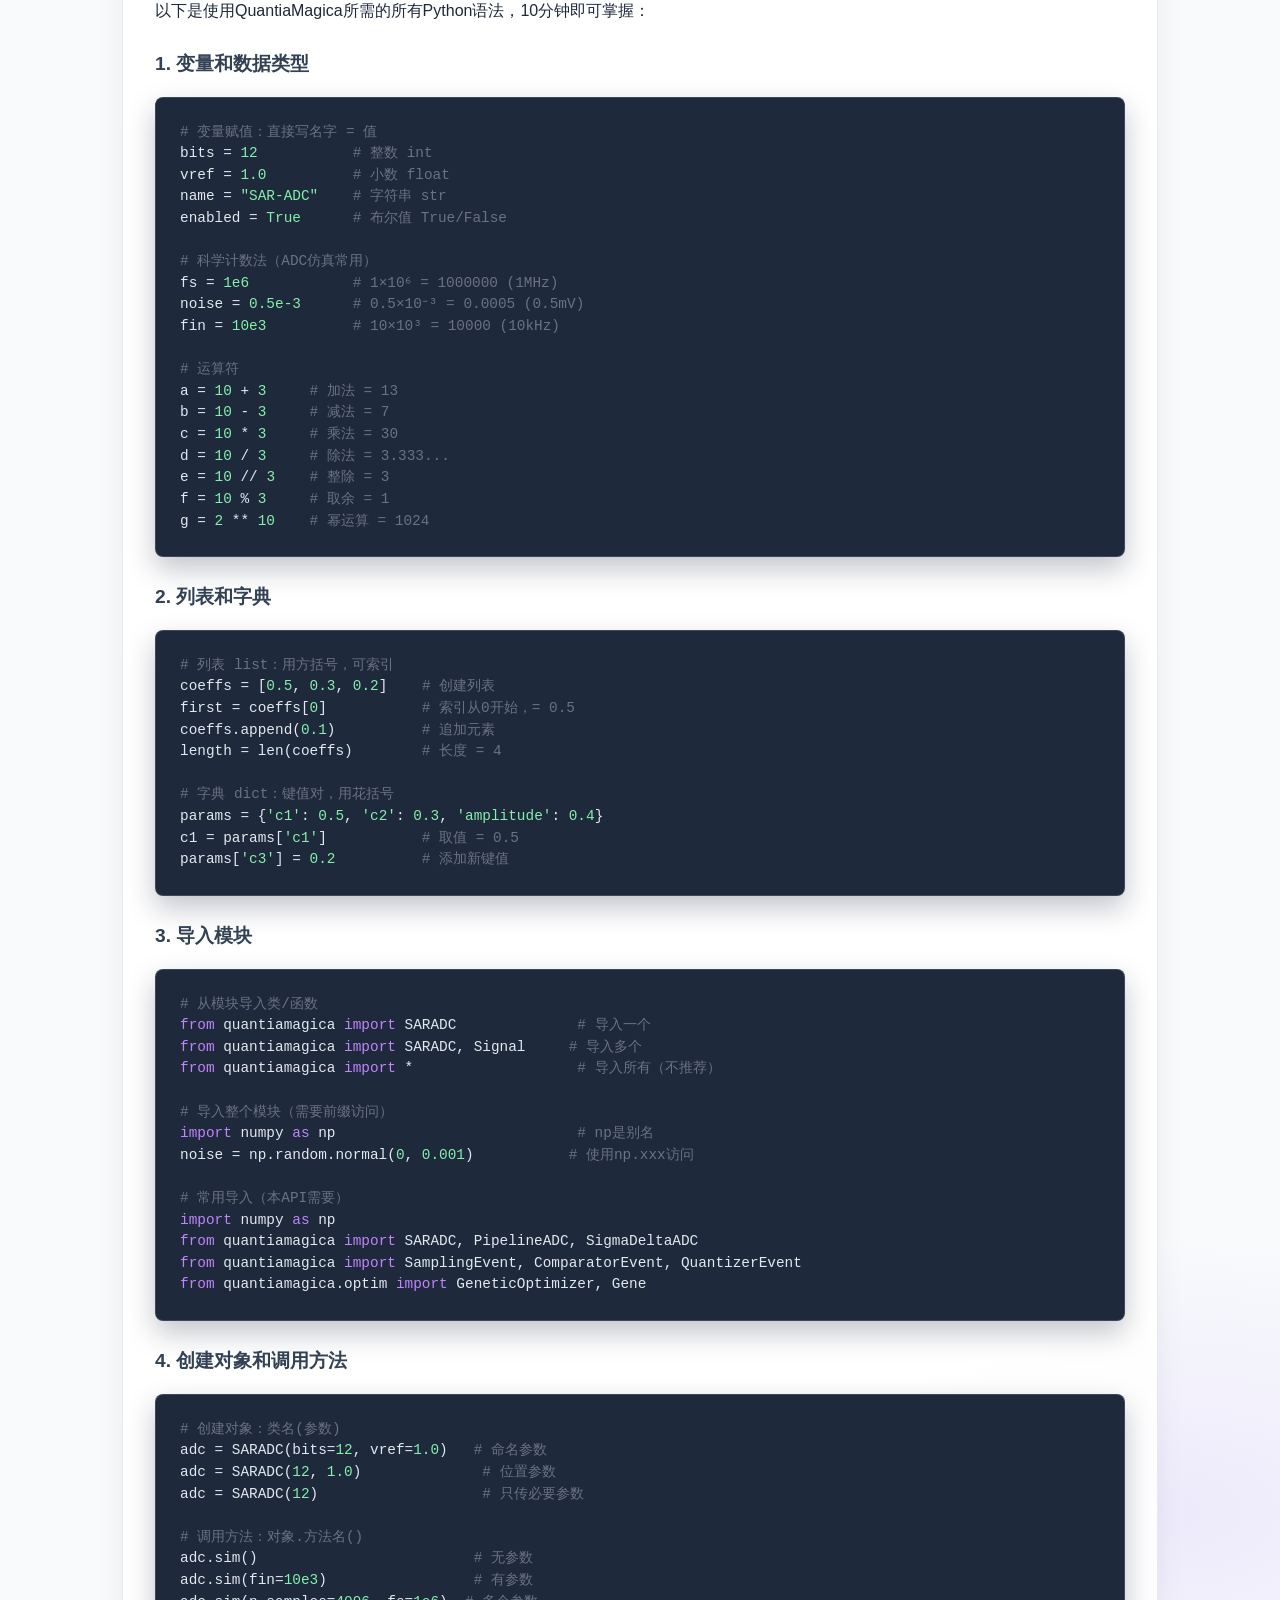
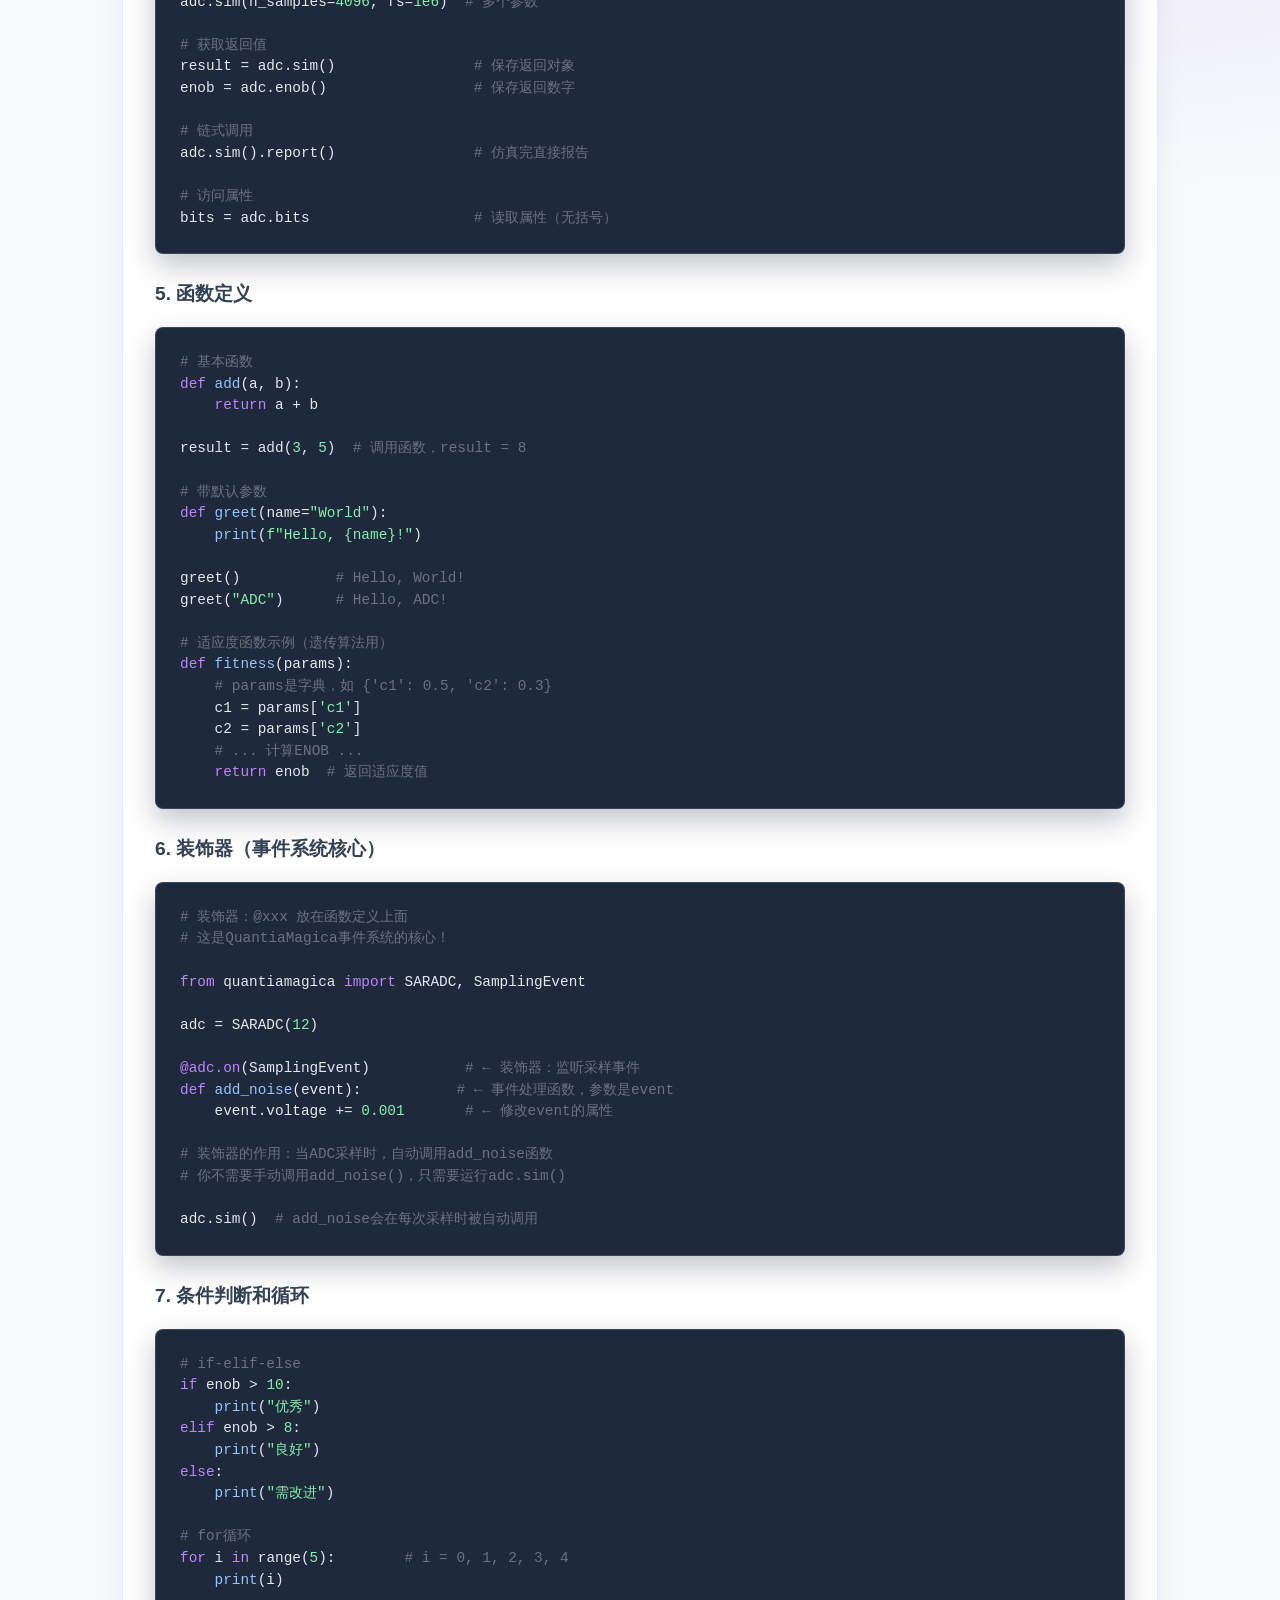
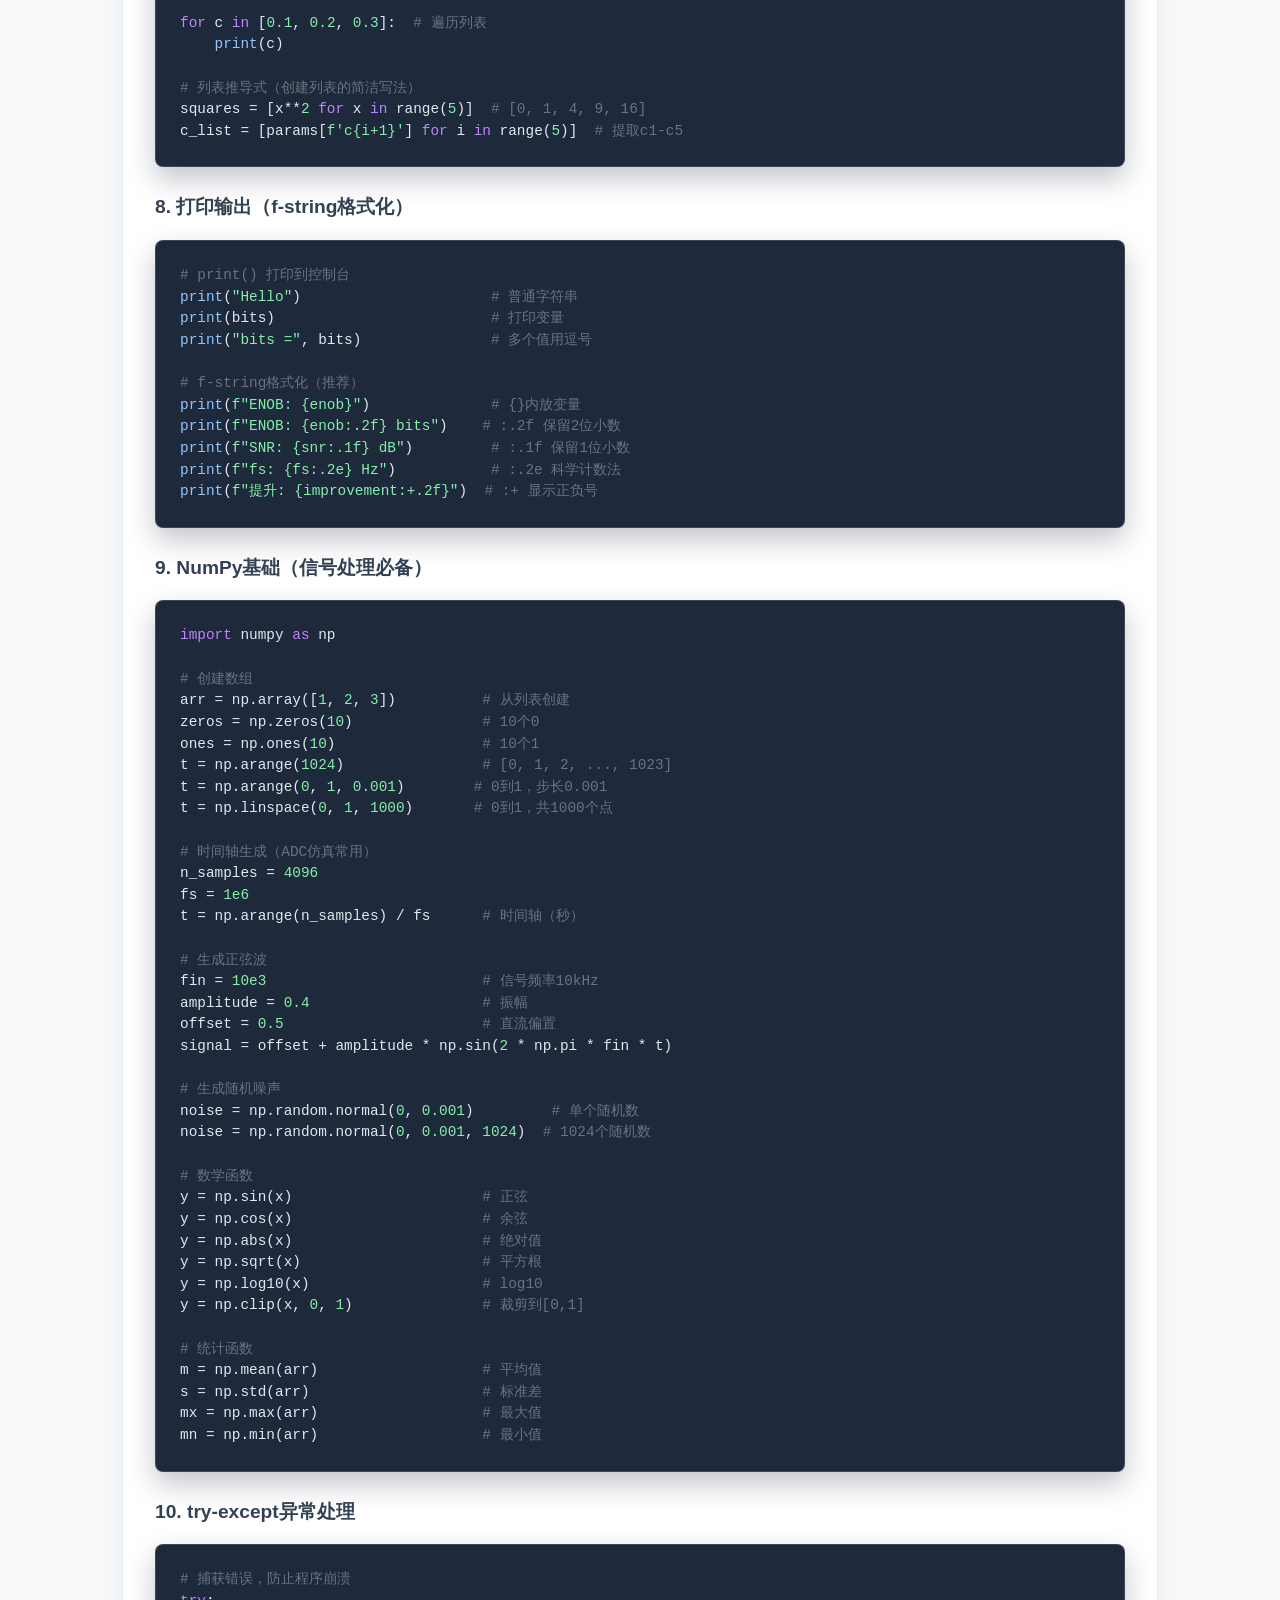
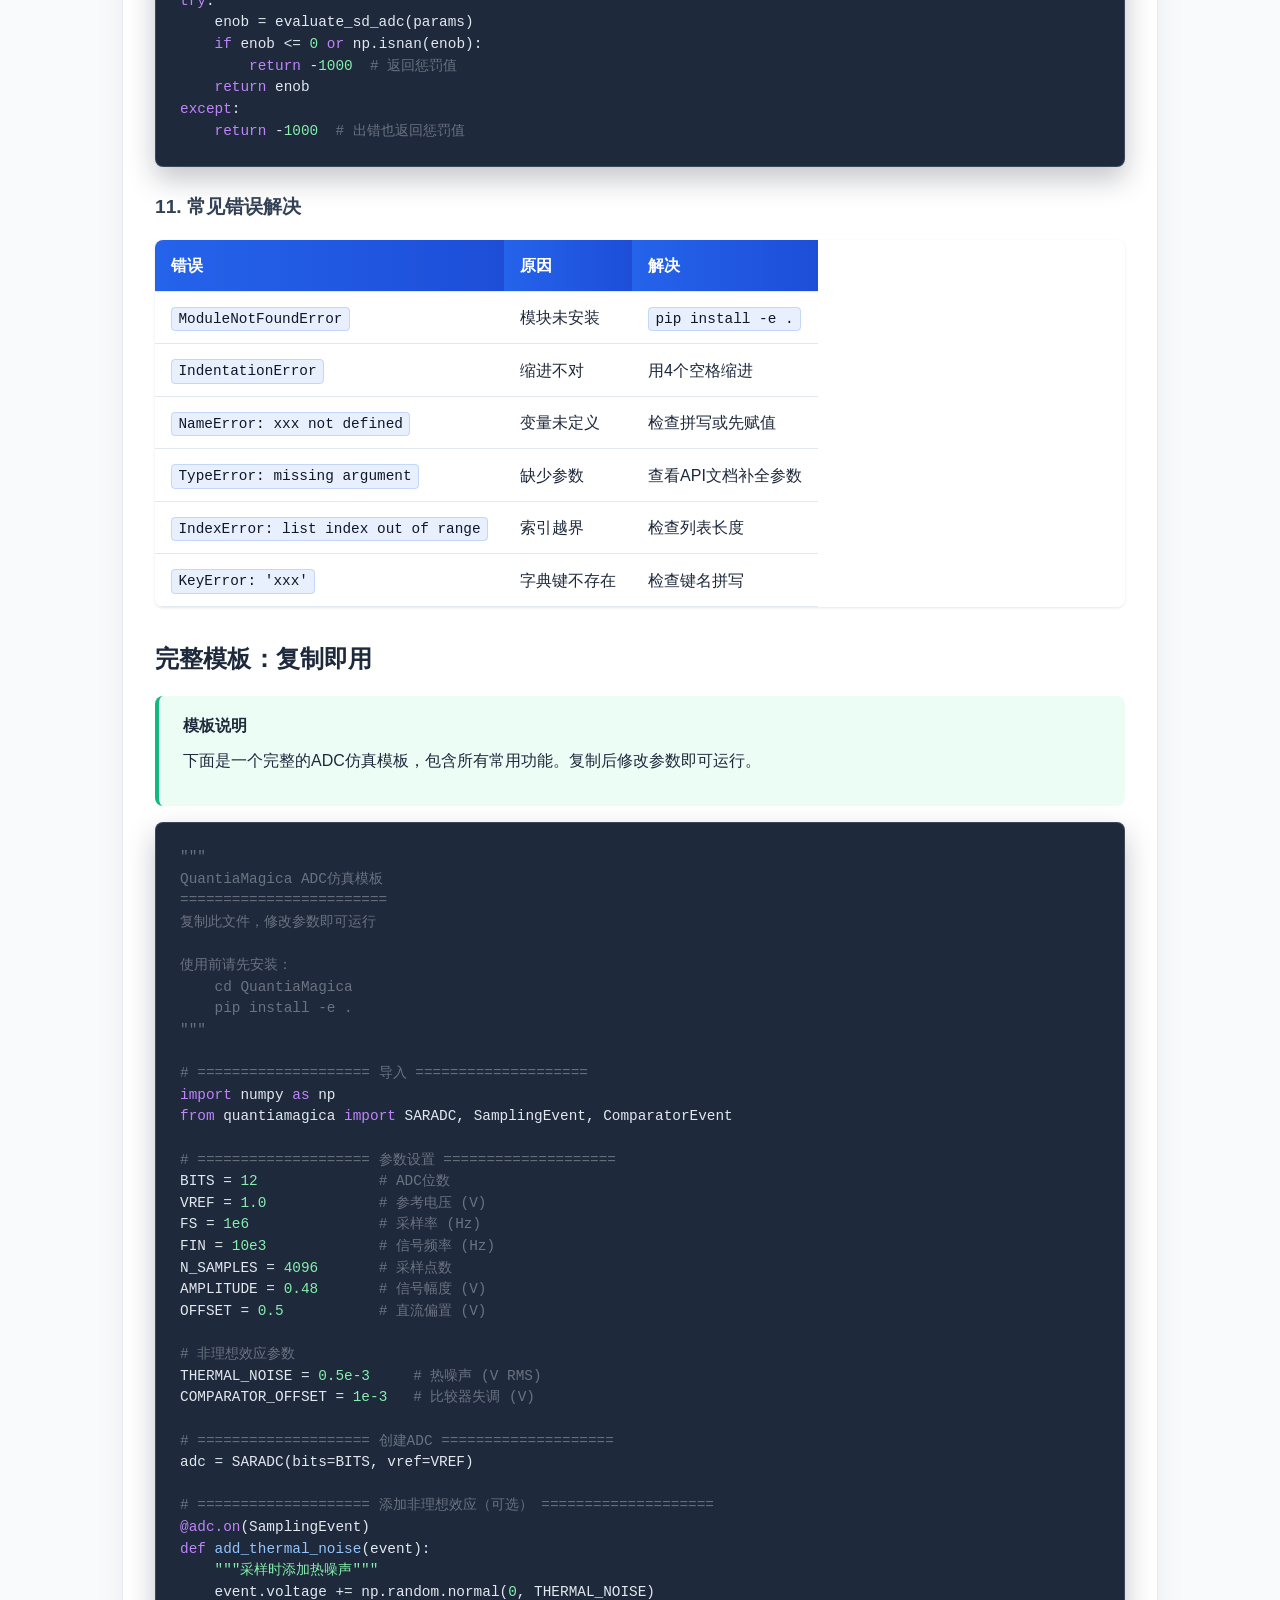
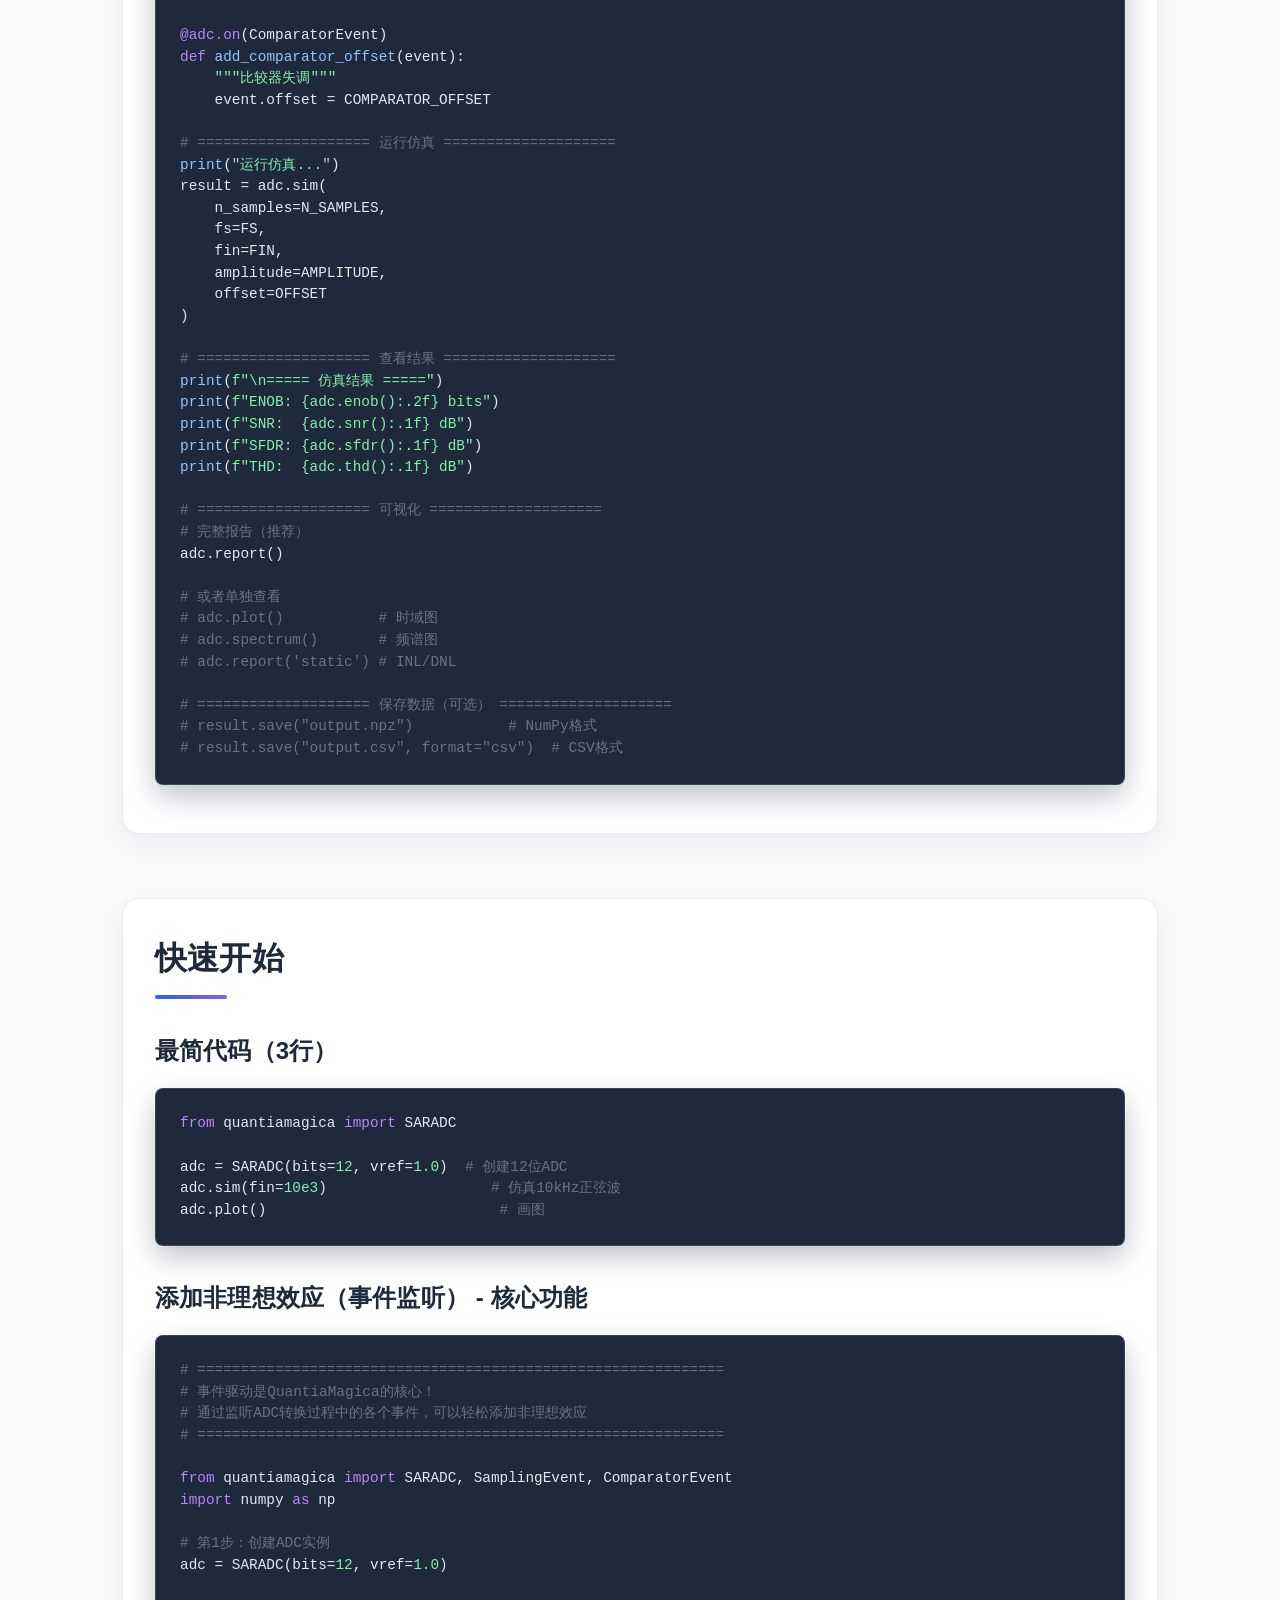
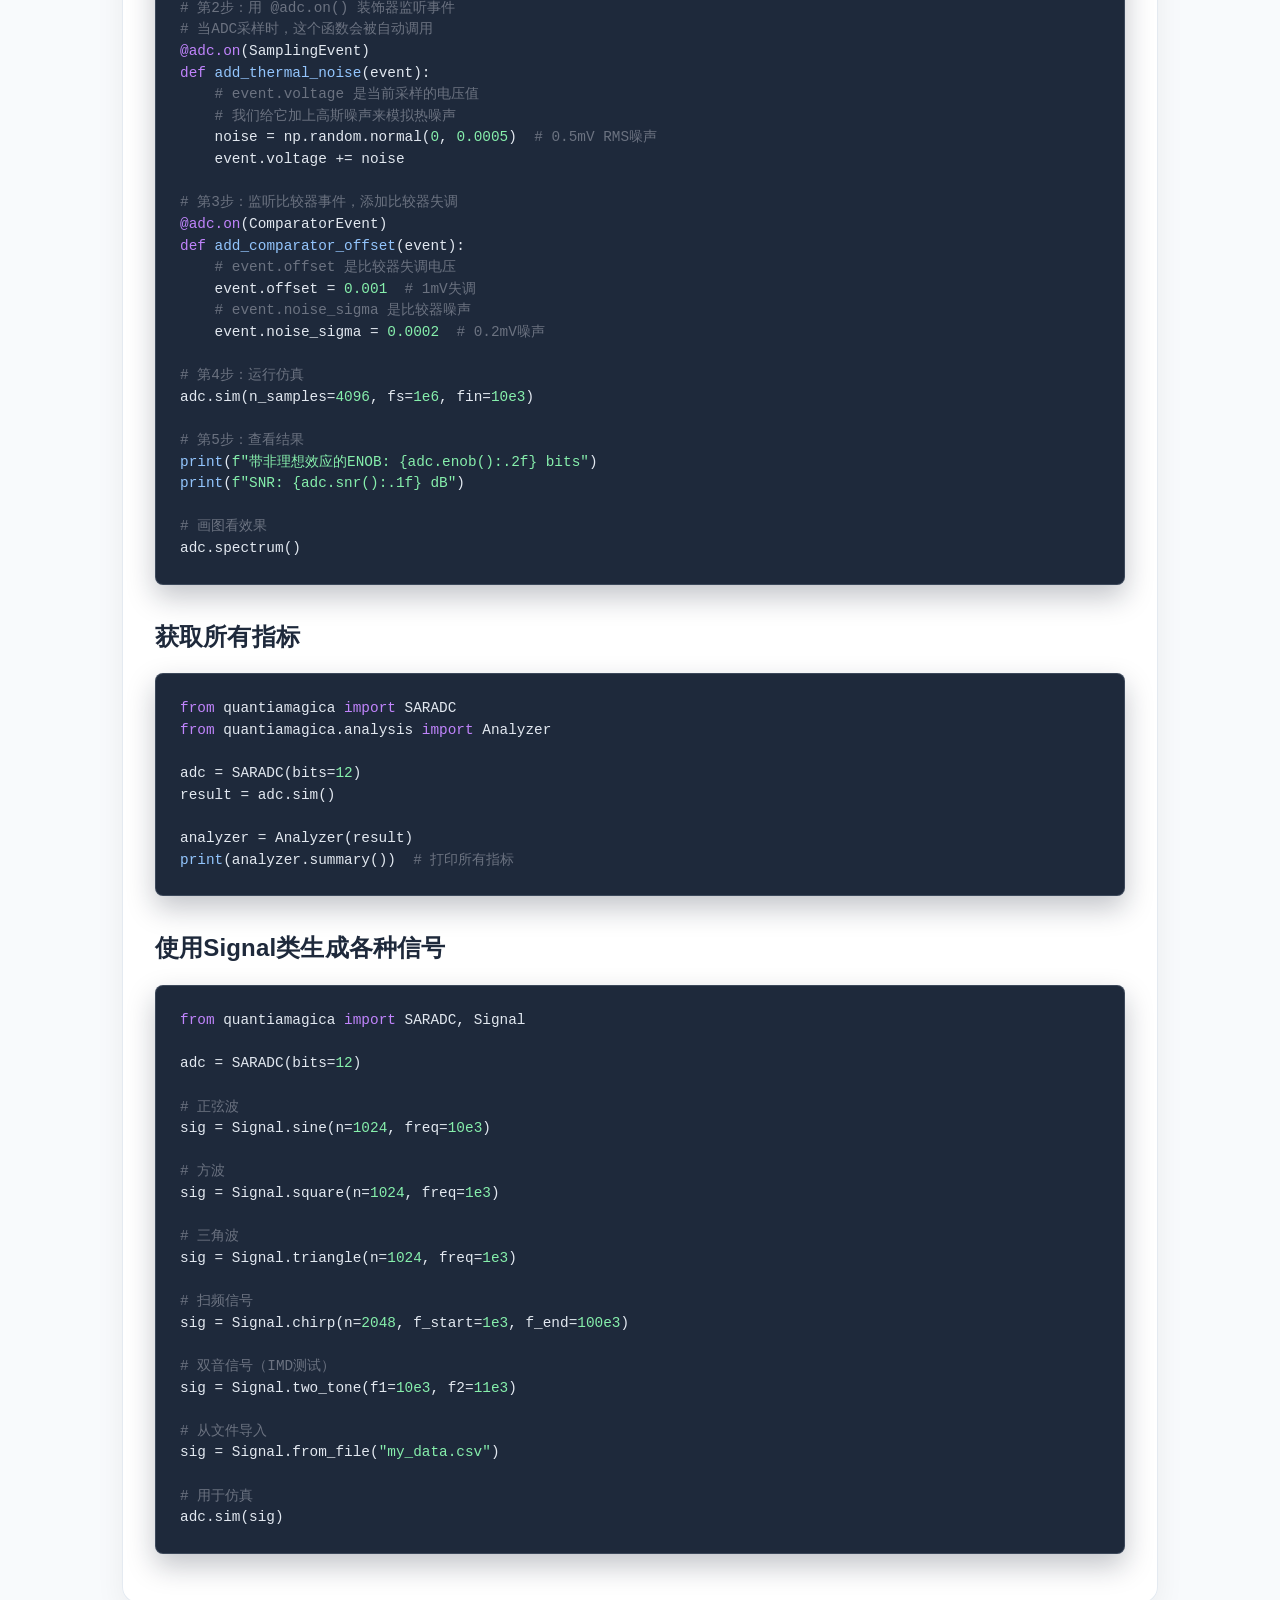
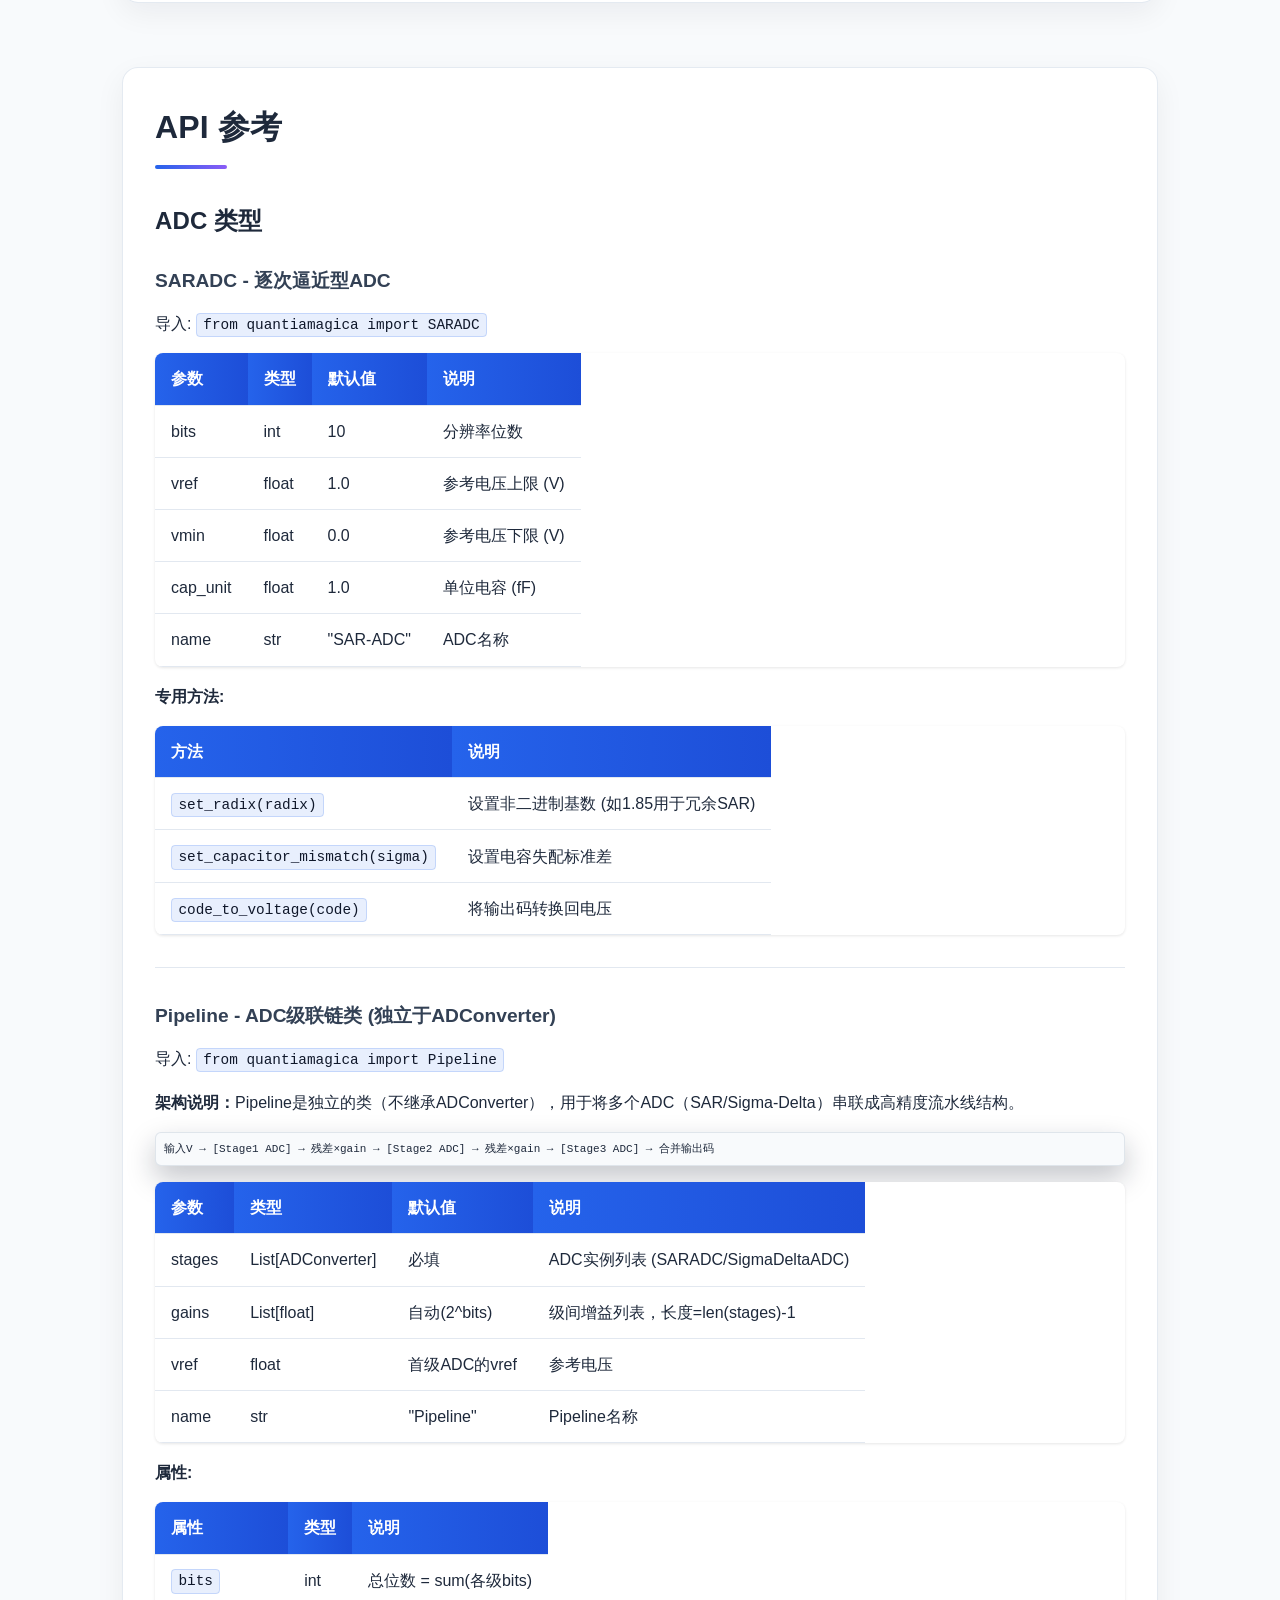
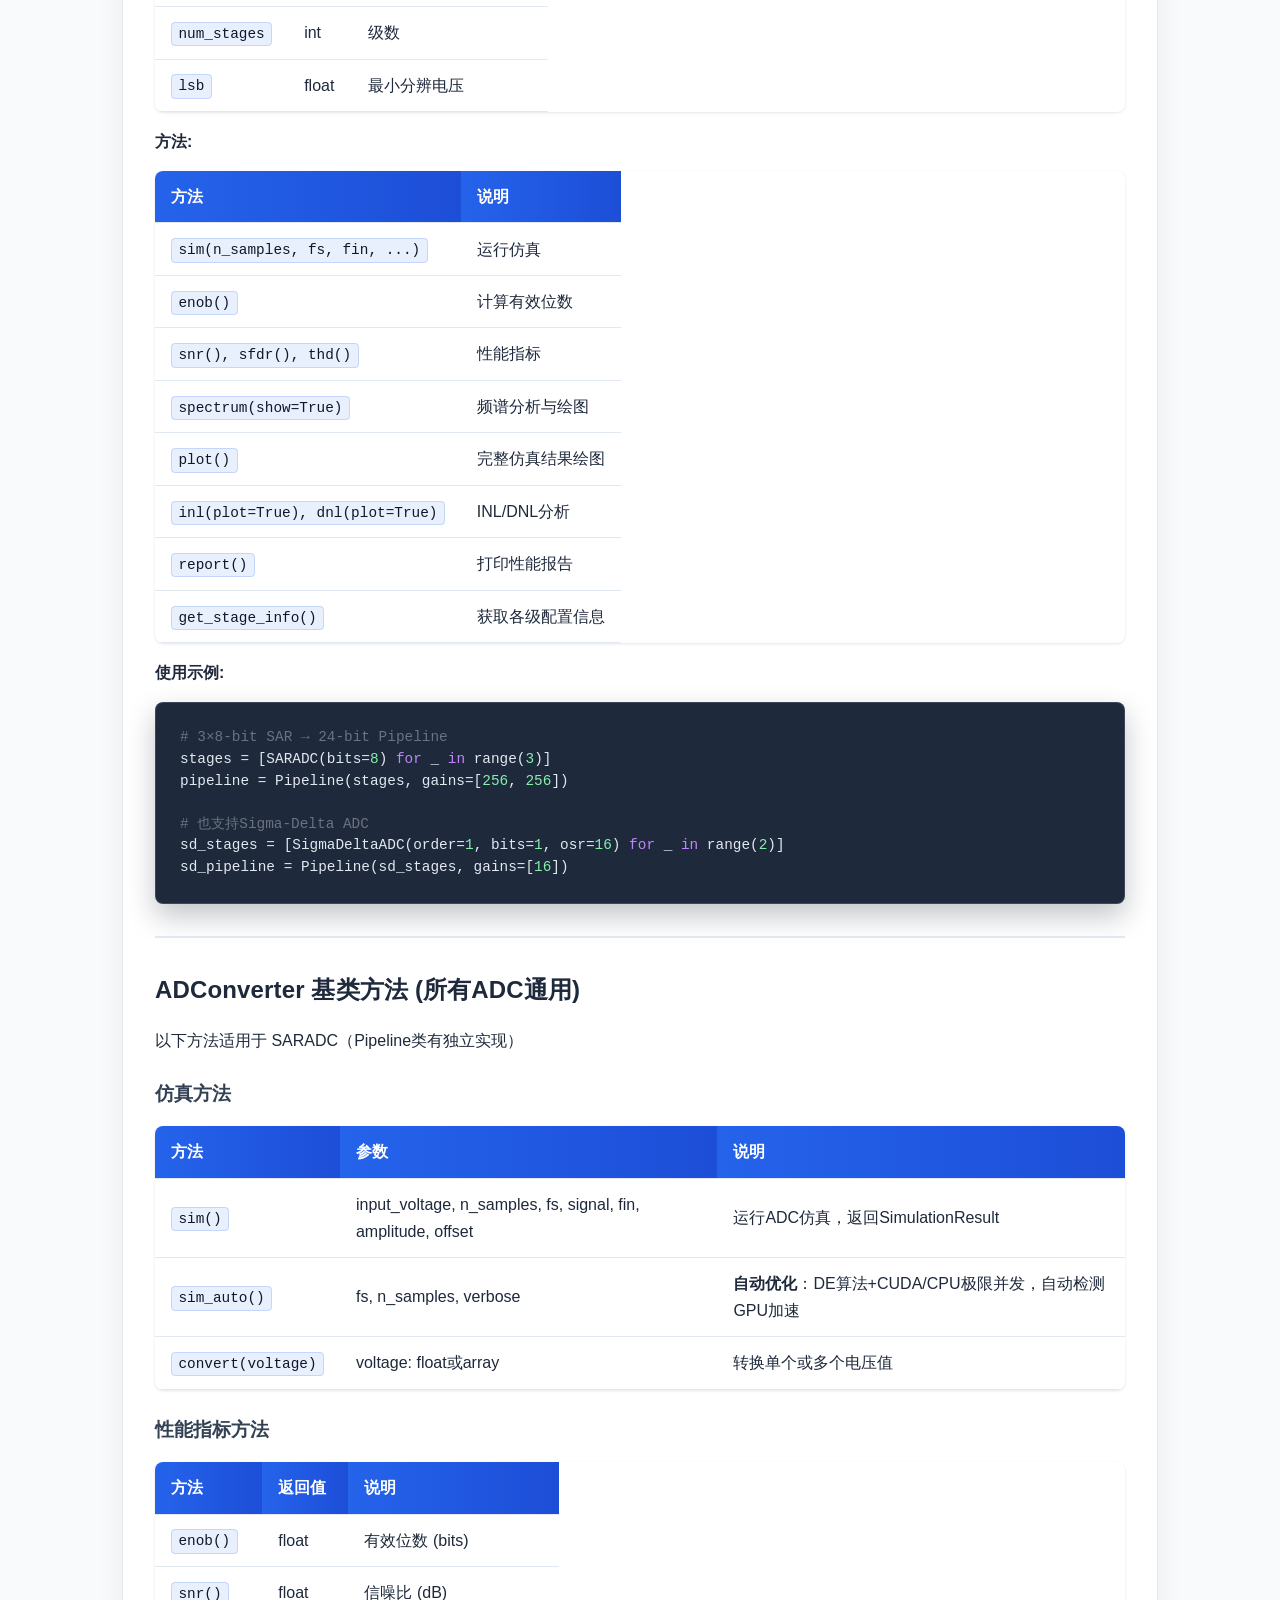
==== commit dcd4d83e: "Add files via upload v1.3.0" ====
--- a/docs/index.html
+++ b/docs/index.html
@@ -330,14 +330,111 @@
             background: #f8fafc;
         }
         
-        /* 侧边栏 */
+        /* 左侧固定导航栏 */
         .doc-layout {
-            display: grid;
-            grid-template-columns: 250px 1fr;
-            gap: 2rem;
+            display: flex;
+            min-height: calc(100vh - 60px);
         }
         
         .sidebar {
+            width: 280px;
+            min-width: 280px;
+            background: var(--card-bg);
+            border-right: 1px solid var(--border);
+            position: fixed;
+            left: 0;
+            top: 60px;
+            bottom: 0;
+            overflow-y: auto;
+            padding: 1rem 0;
+            z-index: 50;
+        }
+        
+        .sidebar-search {
+            padding: 0.75rem 1rem;
+            margin: 0 1rem 1rem;
+            border: 1px solid var(--border);
+            border-radius: 8px;
+            background: var(--bg);
+            width: calc(100% - 2rem);
+            font-size: 14px;
+            outline: none;
+        }
+        
+        .sidebar-search:focus {
+            border-color: var(--primary);
+            box-shadow: 0 0 0 3px rgba(37, 99, 235, 0.15);
+        }
+        
+        .sidebar-group {
+            margin-bottom: 1.5rem;
+        }
+        
+        .sidebar-group-title {
+            color: var(--secondary);
+            font-size: 0.75rem;
+            font-weight: 600;
+            text-transform: uppercase;
+            letter-spacing: 0.5px;
+            padding: 0.5rem 1.25rem;
+            margin-bottom: 0.25rem;
+        }
+        
+        .sidebar ul {
+            list-style: none;
+            padding: 0;
+            margin: 0;
+        }
+        
+        .sidebar li {
+            margin: 0;
+        }
+        
+        .sidebar a {
+            color: var(--text);
+            text-decoration: none;
+            display: block;
+            padding: 0.5rem 1.25rem;
+            font-size: 14px;
+            transition: all 0.15s;
+            border-left: 3px solid transparent;
+            -webkit-user-select: none;
+            user-select: none;
+            cursor: pointer;
+        }
+        
+        .sidebar a:hover {
+            background: rgba(37, 99, 235, 0.08);
+            color: var(--primary);
+        }
+        
+        .sidebar a.active {
+            background: rgba(37, 99, 235, 0.12);
+            color: var(--primary);
+            border-left-color: var(--primary);
+            font-weight: 500;
+        }
+        
+        .sidebar .sub-item {
+            padding-left: 2rem;
+            font-size: 13px;
+            color: var(--text-light);
+        }
+        
+        .sidebar-group-title {
+            -webkit-user-select: none;
+            user-select: none;
+        }
+        
+        .main-content {
+            flex: 1;
+            margin-left: 280px;
+            padding: 2rem;
+            max-width: 900px;
+        }
+        
+        /* 旧sidebar样式保留兼容 */
+        .old-sidebar {
             background: var(--card-bg);
             border-radius: 12px;
             padding: 1.5rem;
@@ -347,7 +444,7 @@
             border: 1px solid var(--border);
         }
         
-        .sidebar h4 {
+        .old-sidebar h4 {
             color: var(--secondary);
             font-size: 0.8rem;
             text-transform: uppercase;
@@ -355,29 +452,133 @@
             margin-bottom: 0.75rem;
         }
         
-        .sidebar ul {
-            list-style: none;
-            padding: 0;
-        }
-        
-        .sidebar li {
-            margin-bottom: 0.5rem;
-        }
-        
-        .sidebar a {
+        /* 习题样式 */
+        .exercise {
+            background: var(--card-bg);
+            border: 1px solid var(--border);
+            border-radius: 12px;
+            padding: 1.5rem;
+            margin-bottom: 1.5rem;
+        }
+        
+        .exercise-header {
+            display: flex;
+            align-items: center;
+            gap: 0.75rem;
+            margin-bottom: 1rem;
+        }
+        
+        .exercise-number {
+            background: var(--primary);
+            color: white;
+            width: 32px;
+            height: 32px;
+            border-radius: 50%;
+            display: flex;
+            align-items: center;
+            justify-content: center;
+            font-weight: 600;
+            font-size: 14px;
+        }
+        
+        .exercise-difficulty {
+            font-size: 12px;
+            padding: 2px 8px;
+            border-radius: 4px;
+            font-weight: 500;
+        }
+        
+        .difficulty-easy {
+            background: #dcfce7;
+            color: #166534;
+        }
+        
+        .difficulty-medium {
+            background: #fef3c7;
+            color: #92400e;
+        }
+        
+        .difficulty-hard {
+            background: #fee2e2;
+            color: #991b1b;
+        }
+        
+        .exercise-title {
+            font-weight: 600;
+            font-size: 1.1rem;
             color: var(--text);
-            text-decoration: none;
+        }
+        
+        .exercise-content {
+            margin-bottom: 1rem;
+        }
+        
+        .exercise-hint {
+            background: #eff6ff !important;
+            border-left: 3px solid var(--primary);
+            padding: 0.75rem 1rem;
+            margin: 1rem 0;
+            border-radius: 0 8px 8px 0;
+            font-size: 14px;
+            color: #1e293b !important;
+        }
+        
+        .exercise-hint strong,
+        .exercise-hint code {
+            color: #1e40af !important;
+        }
+        
+        .exercise-answer {
+            margin-top: 1rem;
+        }
+        
+        .answer-toggle {
+            background: var(--primary);
+            color: white;
+            border: none;
+            padding: 0.5rem 1rem;
+            border-radius: 6px;
+            cursor: pointer;
+            font-size: 14px;
+            transition: background 0.2s;
+        }
+        
+        .answer-toggle:hover {
+            background: var(--primary-dark);
+        }
+        
+        .answer-content {
+            display: none;
+            margin-top: 1rem;
+            padding: 1rem;
+            background: #f0fdf4 !important;
+            border: 1px solid #86efac;
+            border-radius: 8px;
+            color: #1e293b !important;
+        }
+        
+        .answer-content.show {
             display: block;
-            padding: 0.5rem 0.75rem;
-            border-radius: 6px;
-            transition: background 0.2s;
-        }
-        
-        .sidebar a:hover {
-            background: var(--bg);
-            color: var(--primary);
-        }
-        
+        }
+        
+        .answer-content pre {
+            margin: 0.5rem 0;
+            background: #1e293b !important;
+            color: #e2e8f0 !important;
+        }
+        
+        .answer-content p,
+        .answer-content strong,
+        .answer-content ul,
+        .answer-content li {
+            color: #1e293b !important;
+        }
+        
+        .answer-content .code-comment { color: #6b7280 !important; }
+        .answer-content .code-keyword { color: #c084fc !important; }
+        .answer-content .code-string { color: #86efac !important; }
+        .answer-content .code-function { color: #93c5fd !important; }
+
         /* Footer */
         footer {
             background: var(--code-bg);
@@ -636,6 +837,93 @@
         </ul>
     </nav>
 
+    <!-- 左侧固定导航栏 -->
+    <aside class="sidebar" id="sidebar">
+        <input type="text" class="sidebar-search" id="sidebar-search" placeholder="搜索文档..." oninput="filterSidebar(this.value)">
+        
+        <div class="sidebar-group">
+            <div class="sidebar-group-title">入门</div>
+            <ul>
+                <li><a href="#quickstart">快速开始</a></li>
+                <li><a href="#python-basics">Python入门</a></li>
+            </ul>
+        </div>
+        
+        <div class="sidebar-group">
+            <div class="sidebar-group-title">ADC类型</div>
+            <ul>
+                <li><a href="#api">SARADC</a></li>
+                <li><a href="#api" class="sub-item">参数与方法</a></li>
+                <li><a href="#api">PipelineADC</a></li>
+                <li><a href="#api">SigmaDeltaADC</a></li>
+            </ul>
+        </div>
+        
+        <div class="sidebar-group">
+            <div class="sidebar-group-title">事件系统</div>
+            <ul>
+                <li><a href="#api">SamplingEvent</a></li>
+                <li><a href="#api">ComparatorEvent</a></li>
+                <li><a href="#api">CapacitorSwitchEvent</a></li>
+                <li><a href="#api">BitDecisionEvent</a></li>
+                <li><a href="#api">QuantizerEvent</a></li>
+                <li><a href="#api">InterstageGainEvent</a></li>
+            </ul>
+        </div>
+        
+        <div class="sidebar-group">
+            <div class="sidebar-group-title">信号与分析</div>
+            <ul>
+                <li><a href="#api">Signal类</a></li>
+                <li><a href="#api">report()方法</a></li>
+                <li><a href="#api">spectrum()</a></li>
+                <li><a href="#api">辅助函数</a></li>
+            </ul>
+        </div>
+        
+        <div class="sidebar-group">
+            <div class="sidebar-group-title">优化器</div>
+            <ul>
+                <li><a href="#api">GeneticOptimizer</a></li>
+                <li><a href="#api">SDCoeffOptimizer</a></li>
+                <li><a href="#api">Gene定义</a></li>
+            </ul>
+        </div>
+        
+        <div class="sidebar-group">
+            <div class="sidebar-group-title">示例</div>
+            <ul>
+                <li><a href="#examples">01 基础SAR</a></li>
+                <li><a href="#examples">02 事件处理</a></li>
+                <li><a href="#examples">03 NS-SAR</a></li>
+                <li><a href="#examples">04 Pipeline</a></li>
+                <li><a href="#examples">05 非理想效应</a></li>
+                <li><a href="#examples">06 快速入门</a></li>
+                <li><a href="#examples">07 信号类</a></li>
+                <li><a href="#examples">08 Sigma-Delta</a></li>
+                <li><a href="#examples">09 遗传优化</a></li>
+                <li><a href="#examples">10 五阶SD</a></li>
+            </ul>
+        </div>
+        
+        <div class="sidebar-group">
+            <div class="sidebar-group-title">练习</div>
+            <ul>
+                <li><a href="#exercises">练习题</a></li>
+                <li><a href="#exercises" class="sub-item">1-3 入门</a></li>
+                <li><a href="#exercises" class="sub-item">4-7 进阶</a></li>
+                <li><a href="#exercises" class="sub-item">8-10 挑战</a></li>
+            </ul>
+        </div>
+        
+        <div class="sidebar-group">
+            <div class="sidebar-group-title">其他</div>
+            <ul>
+                <li><a href="#faq">常见问题</a></li>
+            </ul>
+        </div>
+    </aside>
+
     <!-- 主页头部 -->
     <header class="hero">
         <h1>QuantiaMagica</h1>
@@ -738,6 +1026,289 @@
                 <div class="tip-title">恭喜！</div>
                 <p>你已经完成了第一个ADC仿真！继续阅读下面的内容学习更多用法。</p>
             </div>
+
+            <h3>Python基础语法速查（本API所需）</h3>
+            <p>以下是使用QuantiaMagica所需的所有Python语法，10分钟即可掌握：</p>
+
+            <h4>1. 变量和数据类型</h4>
+            <pre><span class="code-comment"># 变量赋值：直接写名字 = 值</span>
+bits = <span class="code-string">12</span>           <span class="code-comment"># 整数 int</span>
+vref = <span class="code-string">1.0</span>          <span class="code-comment"># 小数 float</span>
+name = <span class="code-string">"SAR-ADC"</span>    <span class="code-comment"># 字符串 str</span>
+enabled = <span class="code-string">True</span>      <span class="code-comment"># 布尔值 True/False</span>
+
+<span class="code-comment"># 科学计数法（ADC仿真常用）</span>
+fs = <span class="code-string">1e6</span>            <span class="code-comment"># 1×10⁶ = 1000000 (1MHz)</span>
+noise = <span class="code-string">0.5e-3</span>      <span class="code-comment"># 0.5×10⁻³ = 0.0005 (0.5mV)</span>
+fin = <span class="code-string">10e3</span>          <span class="code-comment"># 10×10³ = 10000 (10kHz)</span>
+
+<span class="code-comment"># 运算符</span>
+a = <span class="code-string">10</span> + <span class="code-string">3</span>     <span class="code-comment"># 加法 = 13</span>
+b = <span class="code-string">10</span> - <span class="code-string">3</span>     <span class="code-comment"># 减法 = 7</span>
+c = <span class="code-string">10</span> * <span class="code-string">3</span>     <span class="code-comment"># 乘法 = 30</span>
+d = <span class="code-string">10</span> / <span class="code-string">3</span>     <span class="code-comment"># 除法 = 3.333...</span>
+e = <span class="code-string">10</span> // <span class="code-string">3</span>    <span class="code-comment"># 整除 = 3</span>
+f = <span class="code-string">10</span> % <span class="code-string">3</span>     <span class="code-comment"># 取余 = 1</span>
+g = <span class="code-string">2</span> ** <span class="code-string">10</span>    <span class="code-comment"># 幂运算 = 1024</span></pre>
+
+            <h4>2. 列表和字典</h4>
+            <pre><span class="code-comment"># 列表 list：用方括号，可索引</span>
+coeffs = [<span class="code-string">0.5</span>, <span class="code-string">0.3</span>, <span class="code-string">0.2</span>]    <span class="code-comment"># 创建列表</span>
+first = coeffs[<span class="code-string">0</span>]           <span class="code-comment"># 索引从0开始，= 0.5</span>
+coeffs.append(<span class="code-string">0.1</span>)          <span class="code-comment"># 追加元素</span>
+length = len(coeffs)        <span class="code-comment"># 长度 = 4</span>
+
+<span class="code-comment"># 字典 dict：键值对，用花括号</span>
+params = {<span class="code-string">'c1'</span>: <span class="code-string">0.5</span>, <span class="code-string">'c2'</span>: <span class="code-string">0.3</span>, <span class="code-string">'amplitude'</span>: <span class="code-string">0.4</span>}
+c1 = params[<span class="code-string">'c1'</span>]           <span class="code-comment"># 取值 = 0.5</span>
+params[<span class="code-string">'c3'</span>] = <span class="code-string">0.2</span>          <span class="code-comment"># 添加新键值</span></pre>
+
+            <h4>3. 导入模块</h4>
+            <pre><span class="code-comment"># 从模块导入类/函数</span>
+<span class="code-keyword">from</span> quantiamagica <span class="code-keyword">import</span> SARADC              <span class="code-comment"># 导入一个</span>
+<span class="code-keyword">from</span> quantiamagica <span class="code-keyword">import</span> SARADC, Signal     <span class="code-comment"># 导入多个</span>
+<span class="code-keyword">from</span> quantiamagica <span class="code-keyword">import</span> *                   <span class="code-comment"># 导入所有（不推荐）</span>
+
+<span class="code-comment"># 导入整个模块（需要前缀访问）</span>
+<span class="code-keyword">import</span> numpy <span class="code-keyword">as</span> np                            <span class="code-comment"># np是别名</span>
+noise = np.random.normal(<span class="code-string">0</span>, <span class="code-string">0.001</span>)           <span class="code-comment"># 使用np.xxx访问</span>
+
+<span class="code-comment"># 常用导入（本API需要）</span>
+<span class="code-keyword">import</span> numpy <span class="code-keyword">as</span> np
+<span class="code-keyword">from</span> quantiamagica <span class="code-keyword">import</span> SARADC, PipelineADC, SigmaDeltaADC
+<span class="code-keyword">from</span> quantiamagica <span class="code-keyword">import</span> SamplingEvent, ComparatorEvent, QuantizerEvent
+<span class="code-keyword">from</span> quantiamagica.optim <span class="code-keyword">import</span> GeneticOptimizer, Gene</pre>
+
+            <h4>4. 创建对象和调用方法</h4>
+            <pre><span class="code-comment"># 创建对象：类名(参数)</span>
+adc = SARADC(bits=<span class="code-string">12</span>, vref=<span class="code-string">1.0</span>)   <span class="code-comment"># 命名参数</span>
+adc = SARADC(<span class="code-string">12</span>, <span class="code-string">1.0</span>)              <span class="code-comment"># 位置参数</span>
+adc = SARADC(<span class="code-string">12</span>)                   <span class="code-comment"># 只传必要参数</span>
+
+<span class="code-comment"># 调用方法：对象.方法名()</span>
+adc.sim()                         <span class="code-comment"># 无参数</span>
+adc.sim(fin=<span class="code-string">10e3</span>)                 <span class="code-comment"># 有参数</span>
+adc.sim(n_samples=<span class="code-string">4096</span>, fs=<span class="code-string">1e6</span>)  <span class="code-comment"># 多个参数</span>
+
+<span class="code-comment"># 获取返回值</span>
+result = adc.sim()                <span class="code-comment"># 保存返回对象</span>
+enob = adc.enob()                 <span class="code-comment"># 保存返回数字</span>
+
+<span class="code-comment"># 链式调用</span>
+adc.sim().report()                <span class="code-comment"># 仿真完直接报告</span>
+
+<span class="code-comment"># 访问属性</span>
+bits = adc.bits                   <span class="code-comment"># 读取属性（无括号）</span></pre>
+
+            <h4>5. 函数定义</h4>
+            <pre><span class="code-comment"># 基本函数</span>
+<span class="code-keyword">def</span> <span class="code-function">add</span>(a, b):
+    <span class="code-keyword">return</span> a + b
+
+result = add(<span class="code-string">3</span>, <span class="code-string">5</span>)  <span class="code-comment"># 调用函数，result = 8</span>
+
+<span class="code-comment"># 带默认参数</span>
+<span class="code-keyword">def</span> <span class="code-function">greet</span>(name=<span class="code-string">"World"</span>):
+    <span class="code-function">print</span>(<span class="code-string">f"Hello, {name}!"</span>)
+
+greet()           <span class="code-comment"># Hello, World!</span>
+greet(<span class="code-string">"ADC"</span>)      <span class="code-comment"># Hello, ADC!</span>
+
+<span class="code-comment"># 适应度函数示例（遗传算法用）</span>
+<span class="code-keyword">def</span> <span class="code-function">fitness</span>(params):
+    <span class="code-comment"># params是字典，如 {'c1': 0.5, 'c2': 0.3}</span>
+    c1 = params[<span class="code-string">'c1'</span>]
+    c2 = params[<span class="code-string">'c2'</span>]
+    <span class="code-comment"># ... 计算ENOB ...</span>
+    <span class="code-keyword">return</span> enob  <span class="code-comment"># 返回适应度值</span></pre>
+
+            <h4>6. 装饰器（事件系统核心）</h4>
+            <pre><span class="code-comment"># 装饰器：@xxx 放在函数定义上面</span>
+<span class="code-comment"># 这是QuantiaMagica事件系统的核心！</span>
+
+<span class="code-keyword">from</span> quantiamagica <span class="code-keyword">import</span> SARADC, SamplingEvent
+
+adc = SARADC(<span class="code-string">12</span>)
+
+<span class="code-keyword">@adc.on</span>(SamplingEvent)           <span class="code-comment"># ← 装饰器：监听采样事件</span>
+<span class="code-keyword">def</span> <span class="code-function">add_noise</span>(event):           <span class="code-comment"># ← 事件处理函数，参数是event</span>
+    event.voltage += <span class="code-string">0.001</span>       <span class="code-comment"># ← 修改event的属性</span>
+
+<span class="code-comment"># 装饰器的作用：当ADC采样时，自动调用add_noise函数</span>
+<span class="code-comment"># 你不需要手动调用add_noise()，只需要运行adc.sim()</span>
+
+adc.sim()  <span class="code-comment"># add_noise会在每次采样时被自动调用</span></pre>
+
+            <h4>7. 条件判断和循环</h4>
+            <pre><span class="code-comment"># if-elif-else</span>
+<span class="code-keyword">if</span> enob > <span class="code-string">10</span>:
+    <span class="code-function">print</span>(<span class="code-string">"优秀"</span>)
+<span class="code-keyword">elif</span> enob > <span class="code-string">8</span>:
+    <span class="code-function">print</span>(<span class="code-string">"良好"</span>)
+<span class="code-keyword">else</span>:
+    <span class="code-function">print</span>(<span class="code-string">"需改进"</span>)
+
+<span class="code-comment"># for循环</span>
+<span class="code-keyword">for</span> i <span class="code-keyword">in</span> range(<span class="code-string">5</span>):        <span class="code-comment"># i = 0, 1, 2, 3, 4</span>
+    <span class="code-function">print</span>(i)
+
+<span class="code-keyword">for</span> c <span class="code-keyword">in</span> [<span class="code-string">0.1</span>, <span class="code-string">0.2</span>, <span class="code-string">0.3</span>]:  <span class="code-comment"># 遍历列表</span>
+    <span class="code-function">print</span>(c)
+
+<span class="code-comment"># 列表推导式（创建列表的简洁写法）</span>
+squares = [x**<span class="code-string">2</span> <span class="code-keyword">for</span> x <span class="code-keyword">in</span> range(<span class="code-string">5</span>)]  <span class="code-comment"># [0, 1, 4, 9, 16]</span>
+c_list = [params[<span class="code-string">f'c{i+1}'</span>] <span class="code-keyword">for</span> i <span class="code-keyword">in</span> range(<span class="code-string">5</span>)]  <span class="code-comment"># 提取c1-c5</span></pre>
+
+            <h4>8. 打印输出（f-string格式化）</h4>
+            <pre><span class="code-comment"># print() 打印到控制台</span>
+<span class="code-function">print</span>(<span class="code-string">"Hello"</span>)                      <span class="code-comment"># 普通字符串</span>
+<span class="code-function">print</span>(bits)                         <span class="code-comment"># 打印变量</span>
+<span class="code-function">print</span>(<span class="code-string">"bits ="</span>, bits)               <span class="code-comment"># 多个值用逗号</span>
+
+<span class="code-comment"># f-string格式化（推荐）</span>
+<span class="code-function">print</span>(<span class="code-string">f"ENOB: {enob}"</span>)              <span class="code-comment"># {}内放变量</span>
+<span class="code-function">print</span>(<span class="code-string">f"ENOB: {enob:.2f} bits"</span>)    <span class="code-comment"># :.2f 保留2位小数</span>
+<span class="code-function">print</span>(<span class="code-string">f"SNR: {snr:.1f} dB"</span>)         <span class="code-comment"># :.1f 保留1位小数</span>
+<span class="code-function">print</span>(<span class="code-string">f"fs: {fs:.2e} Hz"</span>)           <span class="code-comment"># :.2e 科学计数法</span>
+<span class="code-function">print</span>(<span class="code-string">f"提升: {improvement:+.2f}"</span>)  <span class="code-comment"># :+ 显示正负号</span></pre>
+
+            <h4>9. NumPy基础（信号处理必备）</h4>
+            <pre><span class="code-keyword">import</span> numpy <span class="code-keyword">as</span> np
+
+<span class="code-comment"># 创建数组</span>
+arr = np.array([<span class="code-string">1</span>, <span class="code-string">2</span>, <span class="code-string">3</span>])          <span class="code-comment"># 从列表创建</span>
+zeros = np.zeros(<span class="code-string">10</span>)               <span class="code-comment"># 10个0</span>
+ones = np.ones(<span class="code-string">10</span>)                 <span class="code-comment"># 10个1</span>
+t = np.arange(<span class="code-string">1024</span>)                <span class="code-comment"># [0, 1, 2, ..., 1023]</span>
+t = np.arange(<span class="code-string">0</span>, <span class="code-string">1</span>, <span class="code-string">0.001</span>)        <span class="code-comment"># 0到1，步长0.001</span>
+t = np.linspace(<span class="code-string">0</span>, <span class="code-string">1</span>, <span class="code-string">1000</span>)       <span class="code-comment"># 0到1，共1000个点</span>
+
+<span class="code-comment"># 时间轴生成（ADC仿真常用）</span>
+n_samples = <span class="code-string">4096</span>
+fs = <span class="code-string">1e6</span>
+t = np.arange(n_samples) / fs      <span class="code-comment"># 时间轴（秒）</span>
+
+<span class="code-comment"># 生成正弦波</span>
+fin = <span class="code-string">10e3</span>                         <span class="code-comment"># 信号频率10kHz</span>
+amplitude = <span class="code-string">0.4</span>                    <span class="code-comment"># 振幅</span>
+offset = <span class="code-string">0.5</span>                       <span class="code-comment"># 直流偏置</span>
+signal = offset + amplitude * np.sin(<span class="code-string">2</span> * np.pi * fin * t)
+
+<span class="code-comment"># 生成随机噪声</span>
+noise = np.random.normal(<span class="code-string">0</span>, <span class="code-string">0.001</span>)         <span class="code-comment"># 单个随机数</span>
+noise = np.random.normal(<span class="code-string">0</span>, <span class="code-string">0.001</span>, <span class="code-string">1024</span>)  <span class="code-comment"># 1024个随机数</span>
+
+<span class="code-comment"># 数学函数</span>
+y = np.sin(x)                      <span class="code-comment"># 正弦</span>
+y = np.cos(x)                      <span class="code-comment"># 余弦</span>
+y = np.abs(x)                      <span class="code-comment"># 绝对值</span>
+y = np.sqrt(x)                     <span class="code-comment"># 平方根</span>
+y = np.log10(x)                    <span class="code-comment"># log10</span>
+y = np.clip(x, <span class="code-string">0</span>, <span class="code-string">1</span>)               <span class="code-comment"># 裁剪到[0,1]</span>
+
+<span class="code-comment"># 统计函数</span>
+m = np.mean(arr)                   <span class="code-comment"># 平均值</span>
+s = np.std(arr)                    <span class="code-comment"># 标准差</span>
+mx = np.max(arr)                   <span class="code-comment"># 最大值</span>
+mn = np.min(arr)                   <span class="code-comment"># 最小值</span></pre>
+
+            <h4>10. try-except异常处理</h4>
+            <pre><span class="code-comment"># 捕获错误，防止程序崩溃</span>
+<span class="code-keyword">try</span>:
+    enob = evaluate_sd_adc(params)
+    <span class="code-keyword">if</span> enob <= <span class="code-string">0</span> <span class="code-keyword">or</span> np.isnan(enob):
+        <span class="code-keyword">return</span> -<span class="code-string">1000</span>  <span class="code-comment"># 返回惩罚值</span>
+    <span class="code-keyword">return</span> enob
+<span class="code-keyword">except</span>:
+    <span class="code-keyword">return</span> -<span class="code-string">1000</span>  <span class="code-comment"># 出错也返回惩罚值</span></pre>
+
+            <h4>11. 常见错误解决</h4>
+            <table>
+                <tr><th>错误</th><th>原因</th><th>解决</th></tr>
+                <tr><td><code>ModuleNotFoundError</code></td><td>模块未安装</td><td><code>pip install -e .</code></td></tr>
+                <tr><td><code>IndentationError</code></td><td>缩进不对</td><td>用4个空格缩进</td></tr>
+                <tr><td><code>NameError: xxx not defined</code></td><td>变量未定义</td><td>检查拼写或先赋值</td></tr>
+                <tr><td><code>TypeError: missing argument</code></td><td>缺少参数</td><td>查看API文档补全参数</td></tr>
+                <tr><td><code>IndexError: list index out of range</code></td><td>索引越界</td><td>检查列表长度</td></tr>
+                <tr><td><code>KeyError: 'xxx'</code></td><td>字典键不存在</td><td>检查键名拼写</td></tr>
+            </table>
+
+            <h3>完整模板：复制即用</h3>
+            <div class="tip tip-success">
+                <div class="tip-title">模板说明</div>
+                <p>下面是一个完整的ADC仿真模板，包含所有常用功能。复制后修改参数即可运行。</p>
+            </div>
+            <pre><span class="code-comment">"""
+QuantiaMagica ADC仿真模板
+========================
+复制此文件，修改参数即可运行
+
+使用前请先安装：
+    cd QuantiaMagica
+    pip install -e .
+"""</span>
+
+<span class="code-comment"># ==================== 导入 ====================</span>
+<span class="code-keyword">import</span> numpy <span class="code-keyword">as</span> np
+<span class="code-keyword">from</span> quantiamagica <span class="code-keyword">import</span> SARADC, SamplingEvent, ComparatorEvent
+
+<span class="code-comment"># ==================== 参数设置 ====================</span>
+BITS = <span class="code-string">12</span>              <span class="code-comment"># ADC位数</span>
+VREF = <span class="code-string">1.0</span>             <span class="code-comment"># 参考电压 (V)</span>
+FS = <span class="code-string">1e6</span>               <span class="code-comment"># 采样率 (Hz)</span>
+FIN = <span class="code-string">10e3</span>             <span class="code-comment"># 信号频率 (Hz)</span>
+N_SAMPLES = <span class="code-string">4096</span>       <span class="code-comment"># 采样点数</span>
+AMPLITUDE = <span class="code-string">0.48</span>       <span class="code-comment"># 信号幅度 (V)</span>
+OFFSET = <span class="code-string">0.5</span>           <span class="code-comment"># 直流偏置 (V)</span>
+
+<span class="code-comment"># 非理想效应参数</span>
+THERMAL_NOISE = <span class="code-string">0.5e-3</span>     <span class="code-comment"># 热噪声 (V RMS)</span>
+COMPARATOR_OFFSET = <span class="code-string">1e-3</span>   <span class="code-comment"># 比较器失调 (V)</span>
+
+<span class="code-comment"># ==================== 创建ADC ====================</span>
+adc = SARADC(bits=BITS, vref=VREF)
+
+<span class="code-comment"># ==================== 添加非理想效应（可选） ====================</span>
+<span class="code-keyword">@adc.on</span>(SamplingEvent)
+<span class="code-keyword">def</span> <span class="code-function">add_thermal_noise</span>(event):
+    <span class="code-string">"""采样时添加热噪声"""</span>
+    event.voltage += np.random.normal(<span class="code-string">0</span>, THERMAL_NOISE)
+
+<span class="code-keyword">@adc.on</span>(ComparatorEvent)
+<span class="code-keyword">def</span> <span class="code-function">add_comparator_offset</span>(event):
+    <span class="code-string">"""比较器失调"""</span>
+    event.offset = COMPARATOR_OFFSET
+
+<span class="code-comment"># ==================== 运行仿真 ====================</span>
+<span class="code-function">print</span>(<span class="code-string">"运行仿真..."</span>)
+result = adc.sim(
+    n_samples=N_SAMPLES,
+    fs=FS,
+    fin=FIN,
+    amplitude=AMPLITUDE,
+    offset=OFFSET
+)
+
+<span class="code-comment"># ==================== 查看结果 ====================</span>
+<span class="code-function">print</span>(<span class="code-string">f"\n===== 仿真结果 ====="</span>)
+<span class="code-function">print</span>(<span class="code-string">f"ENOB: {adc.enob():.2f} bits"</span>)
+<span class="code-function">print</span>(<span class="code-string">f"SNR:  {adc.snr():.1f} dB"</span>)
+<span class="code-function">print</span>(<span class="code-string">f"SFDR: {adc.sfdr():.1f} dB"</span>)
+<span class="code-function">print</span>(<span class="code-string">f"THD:  {adc.thd():.1f} dB"</span>)
+
+<span class="code-comment"># ==================== 可视化 ====================</span>
+<span class="code-comment"># 完整报告（推荐）</span>
+adc.report()
+
+<span class="code-comment"># 或者单独查看</span>
+<span class="code-comment"># adc.plot()           # 时域图</span>
+<span class="code-comment"># adc.spectrum()       # 频谱图</span>
+<span class="code-comment"># adc.report('static') # INL/DNL</span>
+
+<span class="code-comment"># ==================== 保存数据（可选） ====================</span>
+<span class="code-comment"># result.save("output.npz")           # NumPy格式</span>
+<span class="code-comment"># result.save("output.csv", format="csv")  # CSV格式</span>
+</pre>
         </section>
 
         <!-- 快速开始 -->
@@ -854,29 +1425,51 @@
 
             <hr style="margin: 2rem 0; border: none; border-top: 1px solid #e2e8f0;">
 
-            <h4>PipelineADC - 流水线ADC</h4>
-            <p>导入: <code>from quantiamagica import PipelineADC</code></p>
+            <h4>Pipeline - ADC级联链类 (独立于ADConverter)</h4>
+            <p>导入: <code>from quantiamagica import Pipeline</code></p>
+            <p><strong>架构说明：</strong>Pipeline是独立的类（不继承ADConverter），用于将多个ADC（SAR/Sigma-Delta）串联成高精度流水线结构。</p>
+            <pre style="background:#f8fafc;color:#1e293b;padding:0.5rem;border-radius:6px;font-size:11px;margin:0.5rem 0;">
+输入V → [Stage1 ADC] → 残差×gain → [Stage2 ADC] → 残差×gain → [Stage3 ADC] → 合并输出码</pre>
             <table>
                 <tr><th>参数</th><th>类型</th><th>默认值</th><th>说明</th></tr>
-                <tr><td>bits</td><td>int</td><td>12</td><td>总分辨率位数</td></tr>
-                <tr><td>stages</td><td>int</td><td>4</td><td>流水线级数</td></tr>
-                <tr><td>bits_per_stage</td><td>int</td><td>3</td><td>每级位数 (最后一级自动调整)</td></tr>
-                <tr><td>redundancy</td><td>int</td><td>1</td><td>冗余位数 (用于数字校正)</td></tr>
-                <tr><td>vref</td><td>float</td><td>1.0</td><td>参考电压上限 (V)</td></tr>
-                <tr><td>name</td><td>str</td><td>"Pipeline-ADC"</td><td>ADC名称</td></tr>
-            </table>
-            <p><strong>专用方法:</strong></p>
+                <tr><td>stages</td><td>List[ADConverter]</td><td>必填</td><td>ADC实例列表 (SARADC/SigmaDeltaADC)</td></tr>
+                <tr><td>gains</td><td>List[float]</td><td>自动(2^bits)</td><td>级间增益列表，长度=len(stages)-1</td></tr>
+                <tr><td>vref</td><td>float</td><td>首级ADC的vref</td><td>参考电压</td></tr>
+                <tr><td>name</td><td>str</td><td>"Pipeline"</td><td>Pipeline名称</td></tr>
+            </table>
+            <p><strong>属性:</strong></p>
+            <table>
+                <tr><th>属性</th><th>类型</th><th>说明</th></tr>
+                <tr><td><code>bits</code></td><td>int</td><td>总位数 = sum(各级bits)</td></tr>
+                <tr><td><code>num_stages</code></td><td>int</td><td>级数</td></tr>
+                <tr><td><code>lsb</code></td><td>float</td><td>最小分辨电压</td></tr>
+            </table>
+            <p><strong>方法:</strong></p>
             <table>
                 <tr><th>方法</th><th>说明</th></tr>
-                <tr><td><code>get_stage(index)</code></td><td>获取指定级的配置</td></tr>
-                <tr><td><code>set_stage_adc(index, adc)</code></td><td>为指定级设置自定义子ADC</td></tr>
-            </table>
+                <tr><td><code>sim(n_samples, fs, fin, ...)</code></td><td>运行仿真</td></tr>
+                <tr><td><code>enob()</code></td><td>计算有效位数</td></tr>
+                <tr><td><code>snr(), sfdr(), thd()</code></td><td>性能指标</td></tr>
+                <tr><td><code>spectrum(show=True)</code></td><td>频谱分析与绘图</td></tr>
+                <tr><td><code>plot()</code></td><td>完整仿真结果绘图</td></tr>
+                <tr><td><code>inl(plot=True), dnl(plot=True)</code></td><td>INL/DNL分析</td></tr>
+                <tr><td><code>report()</code></td><td>打印性能报告</td></tr>
+                <tr><td><code>get_stage_info()</code></td><td>获取各级配置信息</td></tr>
+            </table>
+            <p><strong>使用示例:</strong></p>
+            <pre><span class="code-comment"># 3×8-bit SAR → 24-bit Pipeline</span>
+stages = [SARADC(bits=<span class="code-string">8</span>) <span class="code-keyword">for</span> _ <span class="code-keyword">in</span> range(<span class="code-string">3</span>)]
+pipeline = Pipeline(stages, gains=[<span class="code-string">256</span>, <span class="code-string">256</span>])
+
+<span class="code-comment"># 也支持Sigma-Delta ADC</span>
+sd_stages = [SigmaDeltaADC(order=<span class="code-string">1</span>, bits=<span class="code-string">1</span>, osr=<span class="code-string">16</span>) <span class="code-keyword">for</span> _ <span class="code-keyword">in</span> range(<span class="code-string">2</span>)]
+sd_pipeline = Pipeline(sd_stages, gains=[<span class="code-string">16</span>])</pre>
 
             <hr style="margin: 2rem 0; border: none; border-top: 2px solid #e2e8f0;">
 
             <!-- ================= 基类方法 ================= -->
             <h3>ADConverter 基类方法 (所有ADC通用)</h3>
-            <p>以下方法适用于 SARADC 和 PipelineADC</p>
+            <p>以下方法适用于 SARADC（Pipeline类有独立实现）</p>
             
             <h4>仿真方法</h4>
             <table>
@@ -1114,24 +1707,16 @@
 
             <!-- ================= Pipeline ADC 事件 ================= -->
             <h3>Pipeline ADC 事件</h3>
-            <p>导入: <code>from quantiamagica import StageEvent, ResidueEvent, ...</code></p>
+            <p>导入: <code>from quantiamagica import Pipeline, SARADC, StageEvent, ResidueEvent, InterstageGainEvent</code></p>
 
             <h4>StageEvent</h4>
             <p>进入新的流水线级时触发</p>
             <table>
                 <tr><th>属性</th><th>类型</th><th>可修改</th><th>说明</th></tr>
-                <tr><td>stage_index</td><td>int</td><td>否</td><td>级索引</td></tr>
-                <tr><td>stage_adc</td><td>ADC</td><td>否</td><td>该级使用的子ADC</td></tr>
-                <tr><td>input_voltage</td><td>float</td><td>是</td><td>级输入电压</td></tr>
-            </table>
-
-            <h4>FlashEvent (可取消)</h4>
-            <p>Flash转换时触发</p>
-            <table>
-                <tr><th>属性</th><th>类型</th><th>可修改</th><th>说明</th></tr>
-                <tr><td>stage_index</td><td>int</td><td>否</td><td>级索引</td></tr>
-                <tr><td>input_voltage</td><td>float</td><td>否</td><td>输入电压</td></tr>
-                <tr><td>code</td><td>int</td><td>是</td><td>Flash输出码</td></tr>
+                <tr><td>stage_index</td><td>int</td><td>否</td><td>级索引 (0-indexed)</td></tr>
+                <tr><td>stage_adc</td><td>ADConverter</td><td>否</td><td>该级使用的子ADC实例</td></tr>
+                <tr><td>input_voltage</td><td>float</td><td>否</td><td>级输入电压</td></tr>
+                <tr><td>sample_index</td><td>int</td><td>否</td><td>全局采样索引</td></tr>
             </table>
 
             <h4>ResidueEvent (可取消)</h4>
@@ -1150,11 +1735,14 @@
             <table>
                 <tr><th>属性</th><th>类型</th><th>可修改</th><th>说明</th></tr>
                 <tr><td>stage_index</td><td>int</td><td>否</td><td>级索引</td></tr>
-                <tr><td>input_voltage</td><td>float</td><td>否</td><td>放大器输入</td></tr>
-                <tr><td>ideal_gain</td><td>float</td><td>否</td><td>理想增益</td></tr>
+                <tr><td>input_voltage</td><td>float</td><td>否</td><td>放大器输入 (残差电压)</td></tr>
+                <tr><td>ideal_gain</td><td>float</td><td>否</td><td>理想增益 (通常为2^stage_bits)</td></tr>
                 <tr><td>actual_gain</td><td>float</td><td>是</td><td>实际增益 (模拟有限增益)</td></tr>
                 <tr><td>offset</td><td>float</td><td>是</td><td>放大器失调 (V)</td></tr>
-                <tr><td>noise_sigma</td><td>float</td><td>是</td><td>放大器噪声 (V)</td></tr>
+                <tr><td>noise_sigma</td><td>float</td><td>是</td><td>放大器噪声标准差 (V)</td></tr>
+                <tr><td>output_voltage</td><td>float</td><td>否</td><td>放大输出电压 (事件后计算)</td></tr>
+                <tr><td>bandwidth</td><td>float</td><td>是</td><td>放大器带宽 (Hz)</td></tr>
+                <tr><td>settling_error</td><td>float</td><td>是</td><td>不完全建立误差</td></tr>
             </table>
 
             <!-- ================= Sigma-Delta ADC ================= -->
@@ -1425,9 +2013,11 @@
 <span class="code-comment"># 运行 examples/03_ns_sar.py 查看完整对比</span></pre>
 
             <h3>示例2：Pipeline ADC带级间增益误差</h3>
-            <pre><span class="code-keyword">from</span> quantiamagica <span class="code-keyword">import</span> PipelineADC, InterstageGainEvent
-
-pipeline = PipelineADC(bits=<span class="code-string">12</span>, stages=<span class="code-string">4</span>)
+            <pre><span class="code-keyword">from</span> quantiamagica <span class="code-keyword">import</span> Pipeline, SARADC, InterstageGainEvent
+
+<span class="code-comment"># 创建3个8-bit SAR ADC串联成24-bit Pipeline</span>
+stages = [SARADC(bits=<span class="code-string">8</span>) <span class="code-keyword">for</span> _ <span class="code-keyword">in</span> <span class="code-function">range</span>(<span class="code-string">3</span>)]
+pipeline = Pipeline(stages=stages, interstage_gains=[<span class="code-string">256</span>, <span class="code-string">256</span>])
 
 <span class="code-keyword">@pipeline.on</span>(InterstageGainEvent)
 <span class="code-keyword">def</span> <span class="code-function">gain_error</span>(event):
@@ -1436,9 +2026,9 @@
     event.actual_gain = event.ideal_gain * (<span class="code-string">1</span> - <span class="code-string">1</span>/opamp_gain)
     event.offset = <span class="code-string">0.5e-3</span>  <span class="code-comment"># 0.5mV失调</span>
 
-pipeline.sim()
+pipeline.sim(n_samples=<span class="code-string">65536</span>)
 pipeline.spectrum()
-<span class="code-function">print</span>(<span class="code-string">f"ENOB: {pipeline.enob():.2f}"</span>)</pre>
+<span class="code-function">print</span>(<span class="code-string">f"ENOB: {pipeline.enob():.2f}"</span>)  <span class="code-comment"># 理想~23.99, 带误差~17.9</span></pre>
 
             <h3>示例3：统一报告API（推荐）</h3>
             <pre><span class="code-keyword">from</span> quantiamagica <span class="code-keyword">import</span> SARADC
@@ -1790,6 +2380,657 @@
 sig = Signal.from_file(<span class="code-string">"my_signal.csv"</span>, fs=<span class="code-string">1e6</span>)
 adc.sim(sig)</pre>
         </section>
+
+        <!-- 习题 -->
+        <section id="exercises">
+            <h2>练习题</h2>
+            <p>通过以下练习题逐步掌握QuantiaMagica的使用。点击"查看答案"可以看到参考解答。</p>
+
+            <!-- 习题1 -->
+            <div class="exercise">
+                <div class="exercise-header">
+                    <span class="exercise-number">1</span>
+                    <span class="exercise-difficulty difficulty-easy">入门</span>
+                    <span class="exercise-title">Hello ADC - 第一个仿真</span>
+                </div>
+                <div class="exercise-content">
+                    <p><strong>目标：</strong>创建一个8位SAR ADC，运行仿真并打印ENOB值。</p>
+                    <p><strong>要求：</strong></p>
+                    <ul>
+                        <li>ADC位数：8位</li>
+                        <li>参考电压：1.0V（默认）</li>
+                        <li>打印格式：<code>ENOB: X.XX bits</code></li>
+                    </ul>
+                </div>
+                <div class="exercise-hint">
+                    <strong>提示：</strong>使用 <code>SARADC(bits=8)</code> 创建ADC，<code>adc.sim()</code> 运行仿真，<code>adc.enob()</code> 获取ENOB。
+                </div>
+                <div class="exercise-answer">
+                    <button class="answer-toggle" onclick="toggleAnswer(this)">查看答案</button>
+                    <div class="answer-content">
+                        <pre><span class="code-keyword">from</span> quantiamagica <span class="code-keyword">import</span> SARADC
+
+<span class="code-comment"># 创建8位SAR ADC</span>
+adc = SARADC(bits=<span class="code-string">8</span>)
+
+<span class="code-comment"># 运行仿真</span>
+adc.sim()
+
+<span class="code-comment"># 打印ENOB</span>
+<span class="code-function">print</span>(<span class="code-string">f"ENOB: {adc.enob():.2f} bits"</span>)</pre>
+                        <p><strong>预期输出：</strong><code>ENOB: 7.xx bits</code>（理想8位ADC的ENOB接近8）</p>
+                    </div>
+                </div>
+            </div>
+
+            <!-- 习题2 -->
+            <div class="exercise">
+                <div class="exercise-header">
+                    <span class="exercise-number">2</span>
+                    <span class="exercise-difficulty difficulty-easy">入门</span>
+                    <span class="exercise-title">查看更多指标</span>
+                </div>
+                <div class="exercise-content">
+                    <p><strong>目标：</strong>创建12位ADC，仿真后打印SNR、SFDR、THD三个指标。</p>
+                    <p><strong>要求：</strong></p>
+                    <ul>
+                        <li>ADC位数：12位</li>
+                        <li>采样点数：4096</li>
+                        <li>分别打印SNR、SFDR、THD，单位为dB</li>
+                    </ul>
+                </div>
+                <div class="exercise-hint">
+                    <strong>提示：</strong>使用 <code>adc.snr()</code>、<code>adc.sfdr()</code>、<code>adc.thd()</code> 获取各指标。
+                </div>
+                <div class="exercise-answer">
+                    <button class="answer-toggle" onclick="toggleAnswer(this)">查看答案</button>
+                    <div class="answer-content">
+                        <pre><span class="code-keyword">from</span> quantiamagica <span class="code-keyword">import</span> SARADC
+
+adc = SARADC(bits=<span class="code-string">12</span>)
+adc.sim(n_samples=<span class="code-string">4096</span>)
+
+<span class="code-function">print</span>(<span class="code-string">f"SNR:  {adc.snr():.1f} dB"</span>)
+<span class="code-function">print</span>(<span class="code-string">f"SFDR: {adc.sfdr():.1f} dB"</span>)
+<span class="code-function">print</span>(<span class="code-string">f"THD:  {adc.thd():.1f} dB"</span>)</pre>
+                    </div>
+                </div>
+            </div>
+
+            <!-- 习题3 -->
+            <div class="exercise">
+                <div class="exercise-header">
+                    <span class="exercise-number">3</span>
+                    <span class="exercise-difficulty difficulty-easy">入门</span>
+                    <span class="exercise-title">绘制频谱图</span>
+                </div>
+                <div class="exercise-content">
+                    <p><strong>目标：</strong>创建10位ADC，使用50kHz输入信号仿真，绘制频谱图。</p>
+                    <p><strong>要求：</strong></p>
+                    <ul>
+                        <li>ADC位数：10位</li>
+                        <li>输入频率：50kHz</li>
+                        <li>采样率：1MHz</li>
+                        <li>显示频谱图</li>
+                    </ul>
+                </div>
+                <div class="exercise-hint">
+                    <strong>提示：</strong>使用 <code>adc.sim(fin=50e3, fs=1e6)</code> 设置参数，<code>adc.spectrum()</code> 绘制频谱。
+                </div>
+                <div class="exercise-answer">
+                    <button class="answer-toggle" onclick="toggleAnswer(this)">查看答案</button>
+                    <div class="answer-content">
+                        <pre><span class="code-keyword">from</span> quantiamagica <span class="code-keyword">import</span> SARADC
+
+adc = SARADC(bits=<span class="code-string">10</span>)
+adc.sim(fin=<span class="code-string">50e3</span>, fs=<span class="code-string">1e6</span>, n_samples=<span class="code-string">4096</span>)
+adc.spectrum()</pre>
+                        <p><strong>说明：</strong>频谱图中可以看到50kHz处的基波和量化噪声底。</p>
+                    </div>
+                </div>
+            </div>
+
+            <!-- 习题4 -->
+            <div class="exercise">
+                <div class="exercise-header">
+                    <span class="exercise-number">4</span>
+                    <span class="exercise-difficulty difficulty-medium">进阶</span>
+                    <span class="exercise-title">完整事件处理 - 多事件监听</span>
+                </div>
+                <div class="exercise-content">
+                    <p><strong>目标：</strong>同时使用SamplingEvent、CapacitorSwitchEvent、ComparatorEvent三种事件，模拟真实ADC的多种非理想效应。</p>
+                    <p><strong>要求：</strong></p>
+                    <ul>
+                        <li>SamplingEvent: 基于kT/C公式计算热噪声 (C=1000fF)</li>
+                        <li>CapacitorSwitchEvent: 添加0.5%电容失配</li>
+                        <li>ComparatorEvent: 添加0.5mV失调和0.1mV噪声</li>
+                        <li>对比理想ADC和非理想ADC的ENOB</li>
+                    </ul>
+                </div>
+                <div class="exercise-hint">
+                    <strong>提示：</strong>kT/C噪声公式: <code>noise_sigma = sqrt(kT/C)</code>，其中kT = 1.38e-23 * 300。电容失配用 <code>event.capacitance_actual = event.capacitance * (1 + mismatch)</code>。
+                </div>
+                <div class="exercise-answer">
+                    <button class="answer-toggle" onclick="toggleAnswer(this)">查看答案</button>
+                    <div class="answer-content">
+                        <pre><span class="code-keyword">from</span> quantiamagica <span class="code-keyword">import</span> (
+    SARADC,
+    SamplingEvent,
+    CapacitorSwitchEvent,
+    ComparatorEvent,
+)
+<span class="code-keyword">import</span> numpy <span class="code-keyword">as</span> np
+
+<span class="code-comment"># ========== 理想ADC ==========</span>
+ideal_adc = SARADC(bits=<span class="code-string">10</span>, vref=<span class="code-string">1.0</span>, name=<span class="code-string">"Ideal"</span>)
+ideal_adc.sim(n_samples=<span class="code-string">1024</span>, fs=<span class="code-string">1e6</span>, fin=<span class="code-string">10e3</span>)
+
+<span class="code-comment"># ========== 非理想ADC ==========</span>
+real_adc = SARADC(bits=<span class="code-string">10</span>, vref=<span class="code-string">1.0</span>, name=<span class="code-string">"Realistic"</span>)
+
+<span class="code-comment"># 事件1: 采样时添加kT/C热噪声</span>
+<span class="code-keyword">@real_adc.on</span>(SamplingEvent)
+<span class="code-keyword">def</span> <span class="code-function">add_thermal_noise</span>(event):
+    kT = <span class="code-string">1.38e-23</span> * <span class="code-string">300</span>  <span class="code-comment"># Boltzmann * Temperature</span>
+    C = <span class="code-string">1000e-15</span>          <span class="code-comment"># 1000fF = 1pF</span>
+    noise_sigma = np.sqrt(kT / C)
+    event.voltage += np.random.normal(<span class="code-string">0</span>, noise_sigma)
+
+<span class="code-comment"># 事件2: 电容切换时添加失配</span>
+<span class="code-keyword">@real_adc.on</span>(CapacitorSwitchEvent)
+<span class="code-keyword">def</span> <span class="code-function">add_cap_mismatch</span>(event):
+    mismatch = np.random.normal(<span class="code-string">0</span>, <span class="code-string">0.005</span>)  <span class="code-comment"># 0.5% mismatch</span>
+    event.capacitance_actual = event.capacitance * (<span class="code-string">1</span> + mismatch)
+
+<span class="code-comment"># 事件3: 比较器非理想效应</span>
+<span class="code-keyword">@real_adc.on</span>(ComparatorEvent)
+<span class="code-keyword">def</span> <span class="code-function">add_comparator_effects</span>(event):
+    event.offset = <span class="code-string">0.5e-3</span>       <span class="code-comment"># 0.5mV失调</span>
+    event.noise_sigma = <span class="code-string">0.1e-3</span>  <span class="code-comment"># 0.1mV噪声</span>
+
+real_adc.sim(n_samples=<span class="code-string">1024</span>, fs=<span class="code-string">1e6</span>, fin=<span class="code-string">10e3</span>)
+
+<span class="code-comment"># ========== 对比结果 ==========</span>
+<span class="code-function">print</span>(<span class="code-string">f"理想ADC:   ENOB={ideal_adc.enob():.2f}, SNR={ideal_adc.snr():.1f}dB"</span>)
+<span class="code-function">print</span>(<span class="code-string">f"非理想ADC: ENOB={real_adc.enob():.2f}, SNR={real_adc.snr():.1f}dB"</span>)</pre>
+                        <p><strong>说明：</strong>这展示了事件驱动的核心：每个事件对应ADC转换过程中的一个物理步骤，可以在该步骤注入非理想效应。</p>
+                    </div>
+                </div>
+            </div>
+
+            <!-- 习题5 -->
+            <div class="exercise">
+                <div class="exercise-header">
+                    <span class="exercise-number">5</span>
+                    <span class="exercise-difficulty difficulty-medium">进阶</span>
+                    <span class="exercise-title">事件优先级与监控模式</span>
+                </div>
+                <div class="exercise-content">
+                    <p><strong>目标：</strong>使用EventPriority控制事件处理顺序，使用MONITOR优先级记录转换结果。</p>
+                    <p><strong>要求：</strong></p>
+                    <ul>
+                        <li>使用HIGH优先级添加采样噪声（先执行）</li>
+                        <li>使用NORMAL优先级添加比较器效应（后执行）</li>
+                        <li>使用MONITOR优先级记录前5个采样的输出码（只读，不修改）</li>
+                    </ul>
+                </div>
+                <div class="exercise-hint">
+                    <strong>提示：</strong>装饰器可以指定优先级：<code>@adc.on(Event, priority=EventPriority.HIGH)</code>。MONITOR优先级的处理器不应修改事件。
+                </div>
+                <div class="exercise-answer">
+                    <button class="answer-toggle" onclick="toggleAnswer(this)">查看答案</button>
+                    <div class="answer-content">
+                        <pre><span class="code-keyword">from</span> quantiamagica <span class="code-keyword">import</span> (
+    SARADC,
+    SamplingEvent,
+    ComparatorEvent,
+    OutputCodeEvent,
+    EventPriority,
+)
+<span class="code-keyword">import</span> numpy <span class="code-keyword">as</span> np
+
+adc = SARADC(bits=<span class="code-string">10</span>, vref=<span class="code-string">1.0</span>, name=<span class="code-string">"Priority-Demo"</span>)
+
+<span class="code-comment"># HIGH优先级：最先执行</span>
+<span class="code-keyword">@adc.on</span>(SamplingEvent, priority=EventPriority.HIGH)
+<span class="code-keyword">def</span> <span class="code-function">add_noise_first</span>(event):
+    <span class="code-string">"""采样噪声，优先执行"""</span>
+    kT = <span class="code-string">1.38e-23</span> * <span class="code-string">300</span>
+    C = event.sampling_capacitance * <span class="code-string">1e-15</span>
+    noise_sigma = np.sqrt(kT / C)
+    event.voltage += np.random.normal(<span class="code-string">0</span>, noise_sigma)
+
+<span class="code-comment"># NORMAL优先级：默认顺序</span>
+<span class="code-keyword">@adc.on</span>(ComparatorEvent)
+<span class="code-keyword">def</span> <span class="code-function">comparator_effects</span>(event):
+    <span class="code-string">"""比较器效应"""</span>
+    event.offset = <span class="code-string">0.5e-3</span>
+    event.noise_sigma = <span class="code-string">0.1e-3</span>
+
+<span class="code-comment"># MONITOR优先级：只读监控，最后执行</span>
+<span class="code-keyword">@adc.on</span>(OutputCodeEvent, priority=EventPriority.MONITOR)
+<span class="code-keyword">def</span> <span class="code-function">log_output</span>(event):
+    <span class="code-string">"""记录转换结果（只读）"""</span>
+    <span class="code-keyword">if</span> event.source._sample_index < <span class="code-string">5</span>:
+        <span class="code-function">print</span>(<span class="code-string">f"Sample {event.source._sample_index}: "</span>
+              <span class="code-string">f"V={event.input_voltage:.4f}V -> Code={event.code}"</span>)
+
+<span class="code-function">print</span>(<span class="code-string">"前5个采样的转换记录："</span>)
+adc.sim(n_samples=<span class="code-string">1024</span>, fs=<span class="code-string">1e6</span>, fin=<span class="code-string">10e3</span>)
+<span class="code-function">print</span>(<span class="code-string">f"\nENOB: {adc.enob():.2f} bits"</span>)</pre>
+                        <p><strong>优先级顺序：</strong>HIGHEST > HIGH > NORMAL > LOW > LOWEST > MONITOR</p>
+                    </div>
+                </div>
+            </div>
+
+            <!-- 习题6 -->
+            <div class="exercise">
+                <div class="exercise-header">
+                    <span class="exercise-number">6</span>
+                    <span class="exercise-difficulty difficulty-medium">进阶</span>
+                    <span class="exercise-title">Pipeline: 3×8-bit SAR串联成24-bit</span>
+                </div>
+                <div class="exercise-content">
+                    <p><strong>目标：</strong>使用新的Pipeline类（不继承ADConverter）将3个8-bit SAR ADC串联成24-bit高精度Pipeline，并用InterstageGainEvent添加非理想效应。</p>
+                    <p><strong>Pipeline架构说明：</strong></p>
+                    <pre style="background:#f8fafc;color:#1e293b;padding:0.75rem;border-radius:8px;font-size:12px;">
+输入V → [Stage1: 8-bit SAR] → 残差×256 → [Stage2: 8-bit SAR] → 残差×256 → [Stage3: 8-bit SAR] → 输出
+                ↓                              ↓                              ↓
+             code1 (MSB 8位)               code2 (中间8位)                code3 (LSB 8位)
+                                    ↓
+                        最终24位码 = code1<<16 | code2<<8 | code3</pre>
+                    <p><strong>要求：</strong></p>
+                    <ul>
+                        <li>创建3个8-bit SARADC实例</li>
+                        <li>使用Pipeline类串联，级间增益=256 (2^8)</li>
+                        <li>理想Pipeline应达到~24-bit ENOB（使用65536采样点）</li>
+                        <li>添加InterstageGainEvent模拟0.1%增益误差+0.5mV失调</li>
+                        <li>对比理想与非理想Pipeline的ENOB损失</li>
+                    </ul>
+                </div>
+                <div class="exercise-hint">
+                    <strong>提示：</strong>使用<code>Pipeline([s1,s2,s3], gains=[256,256])</code>创建24-bit流水线。增益误差=1-1/opamp_gain。
+                </div>
+                <div class="exercise-answer">
+                    <button class="answer-toggle" onclick="toggleAnswer(this)">查看答案</button>
+                    <div class="answer-content">
+                        <pre><span class="code-keyword">from</span> quantiamagica <span class="code-keyword">import</span> Pipeline, SARADC, InterstageGainEvent
+
+<span class="code-comment"># ========== 创建3个8-bit SAR ADC ==========</span>
+stage1 = SARADC(bits=<span class="code-string">8</span>, vref=<span class="code-string">1.0</span>, name=<span class="code-string">"SAR-Stage1"</span>)
+stage2 = SARADC(bits=<span class="code-string">8</span>, vref=<span class="code-string">1.0</span>, name=<span class="code-string">"SAR-Stage2"</span>)
+stage3 = SARADC(bits=<span class="code-string">8</span>, vref=<span class="code-string">1.0</span>, name=<span class="code-string">"SAR-Stage3"</span>)
+
+<span class="code-comment"># ========== 理想Pipeline (24-bit) ==========</span>
+ideal_pipe = Pipeline(
+    stages=[stage1, stage2, stage3],
+    gains=[<span class="code-string">256.0</span>, <span class="code-string">256.0</span>],  <span class="code-comment"># 级间增益=2^8</span>
+    name=<span class="code-string">"24-bit-Ideal"</span>
+)
+ideal_pipe.sim(n_samples=<span class="code-string">65536</span>, fs=<span class="code-string">1e6</span>, fin=<span class="code-string">10e3</span>)
+
+<span class="code-comment"># ========== 带增益误差的Pipeline ==========</span>
+s1_err = SARADC(bits=<span class="code-string">8</span>, vref=<span class="code-string">1.0</span>, name=<span class="code-string">"SAR-Stage1"</span>)
+s2_err = SARADC(bits=<span class="code-string">8</span>, vref=<span class="code-string">1.0</span>, name=<span class="code-string">"SAR-Stage2"</span>)
+s3_err = SARADC(bits=<span class="code-string">8</span>, vref=<span class="code-string">1.0</span>, name=<span class="code-string">"SAR-Stage3"</span>)
+
+real_pipe = Pipeline(
+    stages=[s1_err, s2_err, s3_err],
+    gains=[<span class="code-string">256.0</span>, <span class="code-string">256.0</span>],
+    name=<span class="code-string">"24-bit-GainError"</span>
+)
+
+<span class="code-keyword">@real_pipe.on</span>(InterstageGainEvent)
+<span class="code-keyword">def</span> <span class="code-function">add_gain_error</span>(event):
+    <span class="code-string">"""模拟有限运放增益导致的非理想效应"""</span>
+    opamp_gain = <span class="code-string">1000</span>  <span class="code-comment"># 运放增益</span>
+    gain_error = <span class="code-string">1</span> - <span class="code-string">1</span>/opamp_gain  <span class="code-comment"># ~0.1%误差</span>
+    event.actual_gain = event.ideal_gain * gain_error
+    event.offset = <span class="code-string">0.5e-3</span>       <span class="code-comment"># 0.5mV失调</span>
+    event.noise_sigma = <span class="code-string">0.1e-3</span>  <span class="code-comment"># 0.1mV噪声</span>
+
+real_pipe.sim(n_samples=<span class="code-string">65536</span>, fs=<span class="code-string">1e6</span>, fin=<span class="code-string">10e3</span>)
+
+<span class="code-comment"># ========== 对比结果 ==========</span>
+<span class="code-function">print</span>(<span class="code-string">"3×8-bit SAR → 24-bit Pipeline 分析"</span>)
+<span class="code-function">print</span>(<span class="code-string">"="</span> * <span class="code-string">50</span>)
+<span class="code-function">print</span>(<span class="code-string">f"理想Pipeline:   ENOB={ideal_pipe.enob():.2f} bits, SNR={ideal_pipe.snr():.1f}dB"</span>)
+<span class="code-function">print</span>(<span class="code-string">f"带增益误差:     ENOB={real_pipe.enob():.2f} bits, SNR={real_pipe.snr():.1f}dB"</span>)
+<span class="code-function">print</span>(<span class="code-string">f"ENOB损失:       {ideal_pipe.enob() - real_pipe.enob():.2f} bits"</span>)</pre>
+                        <p><strong>预期结果：</strong>理想Pipeline ENOB≈23.5 bits（接近24-bit理论值），带增益误差后ENOB会有所下降。</p>
+                    </div>
+                </div>
+            </div>
+
+            <!-- 习题7 -->
+            <div class="exercise">
+                <div class="exercise-header">
+                    <span class="exercise-number">7</span>
+                    <span class="exercise-difficulty difficulty-hard">挑战</span>
+                    <span class="exercise-title">非理想效应插件类封装</span>
+                </div>
+                <div class="exercise-content">
+                    <p><strong>目标：</strong>创建一个可复用的RealisticSARPlugin类，封装多种非理想效应，可一键attach到任意ADC。</p>
+                    <p><strong>要求：</strong></p>
+                    <ul>
+                        <li>封装电容失配(0.5%)、热噪声(500fF)、比较器失调(0.5mV)、比较器噪声(0.2mV)</li>
+                        <li>插件类包含<code>attach(adc)</code>方法</li>
+                        <li>对比使用插件前后的ENOB</li>
+                    </ul>
+                </div>
+                <div class="exercise-hint">
+                    <strong>提示：</strong>在<code>attach</code>方法内部定义事件处理函数，使用<code>self</code>访问插件参数。热噪声电压 = sqrt(kT/C)。
+                </div>
+                <div class="exercise-answer">
+                    <button class="answer-toggle" onclick="toggleAnswer(this)">查看答案</button>
+                    <div class="answer-content">
+                        <pre><span class="code-keyword">from</span> quantiamagica <span class="code-keyword">import</span> (
+    SARADC,
+    SamplingEvent,
+    CapacitorSwitchEvent,
+    ComparatorEvent,
+    EventPriority,
+)
+<span class="code-keyword">import</span> numpy <span class="code-keyword">as</span> np
+
+<span class="code-keyword">class</span> <span class="code-function">RealisticSARPlugin</span>:
+    <span class="code-string">"""可复用的SAR ADC非理想效应插件"""</span>
+    
+    <span class="code-keyword">def</span> <span class="code-function">__init__</span>(self,
+                 cap_mismatch_sigma=<span class="code-string">0.005</span>,    <span class="code-comment"># 0.5%电容失配</span>
+                 comparator_offset=<span class="code-string">0.5e-3</span>,   <span class="code-comment"># 0.5mV失调</span>
+                 comparator_noise=<span class="code-string">0.2e-3</span>,    <span class="code-comment"># 0.2mV噪声</span>
+                 sampling_cap_fF=<span class="code-string">500.0</span>):     <span class="code-comment"># 500fF采样电容</span>
+        self.cap_mismatch_sigma = cap_mismatch_sigma
+        self.comparator_offset = comparator_offset
+        self.comparator_noise = comparator_noise
+        self.sampling_cap_fF = sampling_cap_fF
+        self.cap_mismatches = <span class="code-string">None</span>
+        
+    <span class="code-keyword">def</span> <span class="code-function">attach</span>(self, adc):
+        <span class="code-string">"""将所有非理想效应附加到ADC"""</span>
+        <span class="code-comment"># 预生成固定的电容失配值</span>
+        self.cap_mismatches = <span class="code-string">1</span> + np.random.normal(
+            <span class="code-string">0</span>, self.cap_mismatch_sigma, adc.bits
+        )
+        
+        <span class="code-comment"># 计算热噪声电压</span>
+        kT = <span class="code-string">1.38e-23</span> * <span class="code-string">300</span>
+        C = self.sampling_cap_fF * <span class="code-string">1e-15</span>
+        self.thermal_noise_v = np.sqrt(kT / C)
+        
+        <span class="code-comment"># 注册事件处理器</span>
+        <span class="code-keyword">@adc.on</span>(SamplingEvent, priority=EventPriority.HIGH)
+        <span class="code-keyword">def</span> <span class="code-function">add_sampling_noise</span>(event):
+            event.voltage += np.random.normal(<span class="code-string">0</span>, self.thermal_noise_v)
+        
+        <span class="code-keyword">@adc.on</span>(CapacitorSwitchEvent)
+        <span class="code-keyword">def</span> <span class="code-function">add_cap_mismatch</span>(event):
+            event.capacitance_actual = (
+                event.capacitance * self.cap_mismatches[event.bit_index]
+            )
+        
+        <span class="code-keyword">@adc.on</span>(ComparatorEvent)
+        <span class="code-keyword">def</span> <span class="code-function">add_comparator_effects</span>(event):
+            event.offset = self.comparator_offset
+            event.noise_sigma = self.comparator_noise
+
+<span class="code-comment"># ========== 使用插件 ==========</span>
+<span class="code-function">print</span>(<span class="code-string">"1. 理想ADC"</span>)
+ideal = SARADC(bits=<span class="code-string">12</span>, vref=<span class="code-string">1.0</span>)
+ideal.sim(n_samples=<span class="code-string">2048</span>, fs=<span class="code-string">1e6</span>, fin=<span class="code-string">10e3</span>)
+<span class="code-function">print</span>(<span class="code-string">f"   ENOB: {ideal.enob():.2f} bits"</span>)
+
+<span class="code-function">print</span>(<span class="code-string">"\n2. 使用插件的非理想ADC"</span>)
+real = SARADC(bits=<span class="code-string">12</span>, vref=<span class="code-string">1.0</span>)
+plugin = RealisticSARPlugin()
+plugin.attach(real)
+real.sim(n_samples=<span class="code-string">2048</span>, fs=<span class="code-string">1e6</span>, fin=<span class="code-string">10e3</span>)
+<span class="code-function">print</span>(<span class="code-string">f"   ENOB: {real.enob():.2f} bits"</span>)
+<span class="code-function">print</span>(<span class="code-string">f"   热噪声: {plugin.thermal_noise_v*1e6:.2f} uV rms"</span>)</pre>
+                        <p><strong>说明：</strong>插件模式可以复用，只需<code>plugin.attach(adc)</code>即可给任意ADC添加相同的非理想效应。</p>
+                    </div>
+                </div>
+            </div>
+
+            <!-- 习题8 -->
+            <div class="exercise">
+                <div class="exercise-header">
+                    <span class="exercise-number">8</span>
+                    <span class="exercise-difficulty difficulty-hard">挑战</span>
+                    <span class="exercise-title">Sigma-Delta ADC</span>
+                </div>
+                <div class="exercise-content">
+                    <p><strong>目标：</strong>创建2阶1位Sigma-Delta ADC，OSR=64，计算带内ENOB。</p>
+                    <p><strong>要求：</strong></p>
+                    <ul>
+                        <li>阶数：2</li>
+                        <li>量化器位数：1位</li>
+                        <li>过采样率：64</li>
+                        <li>采样率：1MHz，信号频率：1kHz</li>
+                        <li>打印ENOB</li>
+                    </ul>
+                </div>
+                <div class="exercise-hint">
+                    <strong>提示：</strong>使用 <code>SigmaDeltaADC(order=2, bits=1, osr=64)</code>。带内ENOB会比SAR ADC高很多。
+                </div>
+                <div class="exercise-answer">
+                    <button class="answer-toggle" onclick="toggleAnswer(this)">查看答案</button>
+                    <div class="answer-content">
+                        <pre><span class="code-keyword">from</span> quantiamagica <span class="code-keyword">import</span> SigmaDeltaADC
+<span class="code-keyword">import</span> numpy <span class="code-keyword">as</span> np
+
+sd = SigmaDeltaADC(order=<span class="code-string">2</span>, bits=<span class="code-string">1</span>, osr=<span class="code-string">64</span>)
+
+<span class="code-comment"># 生成输入信号</span>
+fs = <span class="code-string">1e6</span>
+fin = <span class="code-string">1e3</span>
+n_samples = <span class="code-string">8192</span>
+t = np.arange(n_samples) / fs
+signal = <span class="code-string">0.5</span> + <span class="code-string">0.4</span> * np.sin(<span class="code-string">2</span> * np.pi * fin * t)
+
+sd.sim(signal, fs=fs)
+<span class="code-function">print</span>(<span class="code-string">f"Sigma-Delta ENOB: {sd.enob():.2f} bits"</span>)</pre>
+                        <p><strong>说明：</strong>2阶SD ADC的带内ENOB可达10+bits，远高于1位量化器本身。</p>
+                    </div>
+                </div>
+            </div>
+
+            <!-- 习题9 -->
+            <div class="exercise">
+                <div class="exercise-header">
+                    <span class="exercise-number">9</span>
+                    <span class="exercise-difficulty difficulty-hard">挑战</span>
+                    <span class="exercise-title">遗传算法优化SD系数</span>
+                </div>
+                <div class="exercise-content">
+                    <p><strong>目标：</strong>使用SDCoeffOptimizer优化2阶SD ADC的系数，对比优化前后的ENOB。</p>
+                    <p><strong>要求：</strong></p>
+                    <ul>
+                        <li>阶数：2，量化位数：1</li>
+                        <li>OSR：64，采样率：1MHz</li>
+                        <li>打印优化前后的ENOB和提升值</li>
+                    </ul>
+                </div>
+                <div class="exercise-hint">
+                    <strong>提示：</strong>使用 <code>SDCoeffOptimizer</code>，调用 <code>optimize()</code> 方法，结果的 <code>summary()</code> 方法会打印完整报告。
+                </div>
+                <div class="exercise-answer">
+                    <button class="answer-toggle" onclick="toggleAnswer(this)">查看答案</button>
+                    <div class="answer-content">
+                        <pre><span class="code-keyword">from</span> quantiamagica.optim <span class="code-keyword">import</span> SDCoeffOptimizer
+
+<span class="code-comment"># 创建优化器</span>
+optimizer = SDCoeffOptimizer(
+    order=<span class="code-string">2</span>,
+    bits=<span class="code-string">1</span>,
+    osr=<span class="code-string">64</span>,
+    fs=<span class="code-string">1e6</span>
+)
+
+<span class="code-comment"># 运行优化</span>
+result = optimizer.optimize()
+
+<span class="code-comment"># 打印结果</span>
+<span class="code-function">print</span>(result.summary())
+<span class="code-function">print</span>(<span class="code-string">f"\n优化前ENOB: {result.baseline_enob:.2f} bits"</span>)
+<span class="code-function">print</span>(<span class="code-string">f"优化后ENOB: {result.best_enob:.2f} bits"</span>)
+<span class="code-function">print</span>(<span class="code-string">f"提升: +{result.improvement:.2f} bits"</span>)</pre>
+                    </div>
+                </div>
+            </div>
+
+            <!-- 习题10 压轴 -->
+            <div class="exercise">
+                <div class="exercise-header">
+                    <span class="exercise-number">10</span>
+                    <span class="exercise-difficulty difficulty-hard">压轴</span>
+                    <span class="exercise-title">五阶Sigma-Delta ADC系数优化 - 极致性能</span>
+                </div>
+                <div class="exercise-content">
+                    <p><strong>目标：</strong>使用遗传算法优化5阶Sigma-Delta ADC的11个参数（5个积分器增益c1-c5、5个反馈系数a1-a5、1个输入幅度），实现16-20 bits的极致ENOB。</p>
+                    
+                    <p><strong>五阶CIFB结构说明：</strong></p>
+                    <pre style="background:#f8fafc;color:#1e293b;padding:1rem;border-radius:8px;font-size:13px;">
+输入x → [积分器1] → [积分器2] → [积分器3] → [积分器4] → [积分器5] → [量化器] → 输出y
+           ↑ c1        ↑ c2        ↑ c3        ↑ c4        ↑ c5
+           └─a1·y──────┴─a2·y──────┴─a3·y──────┴─a4·y──────┴─a5·y (分布式反馈)
+
+状态更新方程：
+  state[0] = state[0] + c1 * (x - a1 * y)           // 第1级
+  state[i] = state[i] + c[i] * (state[i-1] - a[i] * y)  // 第2-5级
+  quantizer_input = state[4]                        // 输出到量化器</pre>
+                    
+                    <p><strong>要求：</strong></p>
+                    <ul>
+                        <li>定义11个Gene：c1-c5（积分器增益）、a1-a5（反馈系数）、amplitude（输入幅度）</li>
+                        <li>使用QuantizerEvent实现5阶CIFB拓扑</li>
+                        <li>编写evaluate函数评估ENOB，fitness函数处理异常</li>
+                        <li>使用大种群(300)优化11维参数空间</li>
+                        <li>对比默认系数与优化后的ENOB提升</li>
+                    </ul>
+                    
+                    <p><strong>参数范围参考：</strong></p>
+                    <table style="font-size:13px;">
+                        <tr><th>参数</th><th>范围</th><th>说明</th></tr>
+                        <tr><td>c1-c5</td><td>0.01~0.6（递减）</td><td>积分器增益，高阶需较小值保稳定</td></tr>
+                        <tr><td>a1-a5</td><td>0.05~4.0（递减）</td><td>反馈系数</td></tr>
+                        <tr><td>amplitude</td><td>0.03~0.2</td><td>高阶SD需小幅度避免过载</td></tr>
+                    </table>
+                </div>
+                <div class="exercise-hint">
+                    <strong>提示：</strong>5阶SD极易振荡，默认系数可能ENOB<0。使用<code>try-except</code>捕获异常返回惩罚值-1000。用<code>QuantizerEvent</code>的<code>event.input_signal</code>、<code>event.prev_output</code>、<code>event.quantizer_input</code>实现状态更新。
+                </div>
+                <div class="exercise-answer">
+                    <button class="answer-toggle" onclick="toggleAnswer(this)">查看答案</button>
+                    <div class="answer-content">
+                        <pre><span class="code-keyword">from</span> quantiamagica <span class="code-keyword">import</span> SigmaDeltaADC, QuantizerEvent
+<span class="code-keyword">from</span> quantiamagica.optim <span class="code-keyword">import</span> GeneticOptimizer, Gene
+<span class="code-keyword">import</span> numpy <span class="code-keyword">as</span> np
+
+<span class="code-comment"># ===================== 仿真参数 =====================</span>
+OSR = <span class="code-string">64</span>
+BITS = <span class="code-string">1</span>
+FS = <span class="code-string">1e6</span>
+N_SAMPLES = OSR * <span class="code-string">512</span>
+FIN = <span class="code-string">13</span> * FS / N_SAMPLES  <span class="code-comment"># 相干采样</span>
+
+<span class="code-comment"># ===================== 定义11个基因 =====================</span>
+genes = [
+    <span class="code-comment"># 积分器增益（递减范围）</span>
+    Gene(<span class="code-string">'c1'</span>, <span class="code-string">0.05</span>, <span class="code-string">0.6</span>, <span class="code-string">'float'</span>),
+    Gene(<span class="code-string">'c2'</span>, <span class="code-string">0.04</span>, <span class="code-string">0.5</span>, <span class="code-string">'float'</span>),
+    Gene(<span class="code-string">'c3'</span>, <span class="code-string">0.03</span>, <span class="code-string">0.4</span>, <span class="code-string">'float'</span>),
+    Gene(<span class="code-string">'c4'</span>, <span class="code-string">0.02</span>, <span class="code-string">0.3</span>, <span class="code-string">'float'</span>),
+    Gene(<span class="code-string">'c5'</span>, <span class="code-string">0.01</span>, <span class="code-string">0.2</span>, <span class="code-string">'float'</span>),
+    <span class="code-comment"># 反馈系数</span>
+    Gene(<span class="code-string">'a1'</span>, <span class="code-string">0.5</span>, <span class="code-string">4.0</span>, <span class="code-string">'float'</span>),
+    Gene(<span class="code-string">'a2'</span>, <span class="code-string">0.3</span>, <span class="code-string">3.5</span>, <span class="code-string">'float'</span>),
+    Gene(<span class="code-string">'a3'</span>, <span class="code-string">0.2</span>, <span class="code-string">3.0</span>, <span class="code-string">'float'</span>),
+    Gene(<span class="code-string">'a4'</span>, <span class="code-string">0.1</span>, <span class="code-string">2.5</span>, <span class="code-string">'float'</span>),
+    Gene(<span class="code-string">'a5'</span>, <span class="code-string">0.05</span>, <span class="code-string">2.0</span>, <span class="code-string">'float'</span>),
+    <span class="code-comment"># 输入幅度</span>
+    Gene(<span class="code-string">'amplitude'</span>, <span class="code-string">0.03</span>, <span class="code-string">0.2</span>, <span class="code-string">'float'</span>),
+]
+
+<span class="code-comment"># ===================== 评估函数 =====================</span>
+<span class="code-keyword">def</span> <span class="code-function">evaluate_5th_order_sd</span>(params):
+    <span class="code-string">"""创建并评估5阶SD ADC"""</span>
+    c = [params[<span class="code-string">f'c{i+1}'</span>] <span class="code-keyword">for</span> i <span class="code-keyword">in</span> range(<span class="code-string">5</span>)]
+    a = [params[<span class="code-string">f'a{i+1}'</span>] <span class="code-keyword">for</span> i <span class="code-keyword">in</span> range(<span class="code-string">5</span>)]
+    amplitude = params[<span class="code-string">'amplitude'</span>]
+    
+    sd = SigmaDeltaADC(order=<span class="code-string">1</span>, bits=BITS, osr=OSR)
+    state = [<span class="code-string">0.0</span>] * <span class="code-string">5</span>  <span class="code-comment"># 5个积分器状态</span>
+    
+    <span class="code-keyword">@sd.on</span>(QuantizerEvent)
+    <span class="code-keyword">def</span> <span class="code-function">fifth_order_cifb</span>(event):
+        <span class="code-string">"""5阶CIFB结构"""</span>
+        x = event.input_signal
+        y = event.prev_output
+        
+        <span class="code-comment"># 5阶级联积分器 + 分布式反馈</span>
+        state[<span class="code-string">0</span>] = state[<span class="code-string">0</span>] + c[<span class="code-string">0</span>] * (x - a[<span class="code-string">0</span>] * y)
+        <span class="code-keyword">for</span> i <span class="code-keyword">in</span> range(<span class="code-string">1</span>, <span class="code-string">5</span>):
+            state[i] = state[i] + c[i] * (state[i-<span class="code-string">1</span>] - a[i] * y)
+        
+        event.quantizer_input = state[<span class="code-string">4</span>]  <span class="code-comment"># 输出到量化器</span>
+    
+    <span class="code-comment"># 生成输入信号</span>
+    t = np.arange(N_SAMPLES) / FS
+    signal = <span class="code-string">0.5</span> + amplitude * np.sin(<span class="code-string">2</span> * np.pi * FIN * t)
+    
+    sd.sim(signal, fs=FS)
+    sd._result.metadata[<span class="code-string">'fin'</span>] = FIN
+    <span class="code-keyword">return</span> sd.enob()
+
+<span class="code-comment"># ===================== 适应度函数 =====================</span>
+<span class="code-keyword">def</span> <span class="code-function">fitness</span>(params):
+    <span class="code-keyword">try</span>:
+        enob = evaluate_5th_order_sd(params)
+        <span class="code-keyword">if</span> enob <= <span class="code-string">0</span> <span class="code-keyword">or</span> np.isnan(enob) <span class="code-keyword">or</span> enob > <span class="code-string">35</span>:
+            <span class="code-keyword">return</span> -<span class="code-string">1000</span>  <span class="code-comment"># 振荡或异常，给惩罚</span>
+        <span class="code-keyword">return</span> enob
+    <span class="code-keyword">except</span>:
+        <span class="code-keyword">return</span> -<span class="code-string">1000</span>
+
+<span class="code-comment"># ===================== 基准测试 =====================</span>
+baseline_params = {
+    <span class="code-string">'c1'</span>: <span class="code-string">0.25</span>, <span class="code-string">'c2'</span>: <span class="code-string">0.18</span>, <span class="code-string">'c3'</span>: <span class="code-string">0.12</span>, <span class="code-string">'c4'</span>: <span class="code-string">0.08</span>, <span class="code-string">'c5'</span>: <span class="code-string">0.05</span>,
+    <span class="code-string">'a1'</span>: <span class="code-string">2.0</span>, <span class="code-string">'a2'</span>: <span class="code-string">1.5</span>, <span class="code-string">'a3'</span>: <span class="code-string">1.0</span>, <span class="code-string">'a4'</span>: <span class="code-string">0.6</span>, <span class="code-string">'a5'</span>: <span class="code-string">0.3</span>,
+    <span class="code-string">'amplitude'</span>: <span class="code-string">0.1</span>
+}
+baseline_enob = evaluate_5th_order_sd(baseline_params)
+<span class="code-function">print</span>(<span class="code-string">f"默认系数 ENOB: {baseline_enob:.2f} bits"</span>)
+
+<span class="code-comment"># ===================== 运行优化 =====================</span>
+<span class="code-function">print</span>(<span class="code-string">"开始优化11维参数空间..."</span>)
+optimizer = GeneticOptimizer(genes, fitness, maximize=<span class="code-string">True</span>)
+result = optimizer.run(
+    population_size=<span class="code-string">300</span>,      <span class="code-comment"># 大种群探索高维空间</span>
+    max_generations=<span class="code-string">500</span>,
+    mutation_rate=<span class="code-string">0.18</span>,
+    elite_ratio=<span class="code-string">0.10</span>,
+    seed=<span class="code-string">2024</span>
+)
+
+<span class="code-comment"># ===================== 输出结果 =====================</span>
+best_enob = evaluate_5th_order_sd(result.best_params)
+<span class="code-function">print</span>(<span class="code-string">f"\n优化后 ENOB: {best_enob:.2f} bits"</span>)
+<span class="code-function">print</span>(<span class="code-string">f"提升: +{best_enob - baseline_enob:.2f} bits"</span>)
+
+<span class="code-function">print</span>(<span class="code-string">f"\n优化后系数:"</span>)
+<span class="code-function">print</span>(<span class="code-string">f"  积分器: c1={result.best_params['c1']:.4f}, c2={result.best_params['c2']:.4f}, "</span>
+      <span class="code-string">f"c3={result.best_params['c3']:.4f}, c4={result.best_params['c4']:.4f}, c5={result.best_params['c5']:.4f}"</span>)
+<span class="code-function">print</span>(<span class="code-string">f"  反馈:   a1={result.best_params['a1']:.4f}, a2={result.best_params['a2']:.4f}, "</span>
+      <span class="code-string">f"a3={result.best_params['a3']:.4f}, a4={result.best_params['a4']:.4f}, a5={result.best_params['a5']:.4f}"</span>)
+<span class="code-function">print</span>(<span class="code-string">f"  幅度:   amplitude={result.best_params['amplitude']:.4f}"</span>)</pre>
+                        <p><strong>说明：</strong>5阶SD ADC有11个待优化参数，搜索空间巨大。默认系数往往直接振荡(ENOB&lt;0)，遗传算法可以找到稳定且高性能的系数组合，达到16-20 bits的极致ENOB。</p>
+                    </div>
+                </div>
+            </div>
+
+        </section>
     </div>
 
     <!-- Footer -->
@@ -1797,5 +3038,78 @@
         <p>QuantiaMagica - ADC行为级事件驱动仿真器</p>
         <p>Made by KonataLin | <a href="https://github.com/KonataLin/QuantiaMagica">GitHub</a></p>
     </footer>
+
+    <script>
+    // 搜索过滤功能
+    function filterSidebar(query) {
+        const sidebar = document.getElementById('sidebar');
+        const links = sidebar.querySelectorAll('a');
+        const groups = sidebar.querySelectorAll('.sidebar-group');
+        const q = query.toLowerCase().trim();
+        
+        if (!q) {
+            // 显示所有
+            links.forEach(link => link.style.display = '');
+            groups.forEach(group => group.style.display = '');
+            return;
+        }
+        
+        groups.forEach(group => {
+            const groupLinks = group.querySelectorAll('a');
+            let hasVisible = false;
+            
+            groupLinks.forEach(link => {
+                const text = link.textContent.toLowerCase();
+                if (text.includes(q)) {
+                    link.style.display = '';
+                    hasVisible = true;
+                } else {
+                    link.style.display = 'none';
+                }
+            });
+            
+            group.style.display = hasVisible ? '' : 'none';
+        });
+    }
+    
+    // 高亮当前章节
+    function updateActiveLink() {
+        const sections = document.querySelectorAll('section[id]');
+        const links = document.querySelectorAll('.sidebar a');
+        
+        let current = '';
+        sections.forEach(section => {
+            const rect = section.getBoundingClientRect();
+            if (rect.top <= 150) {
+                current = section.id;
+            }
+        });
+        
+        links.forEach(link => {
+            link.classList.remove('active');
+            if (link.getAttribute('href') === '#' + current) {
+                link.classList.add('active');
+            }
+        });
+    }
+    
+    window.addEventListener('scroll', updateActiveLink);
+    document.addEventListener('DOMContentLoaded', updateActiveLink);
+    
+    // 键盘快捷键: Ctrl+K 聚焦搜索
+    document.addEventListener('keydown', function(e) {
+        if ((e.ctrlKey || e.metaKey) && e.key === 'k') {
+            e.preventDefault();
+            document.getElementById('sidebar-search').focus();
+        }
+    });
+    
+    // 习题答案切换
+    function toggleAnswer(btn) {
+        const content = btn.nextElementSibling;
+        content.classList.toggle('show');
+        btn.textContent = content.classList.contains('show') ? '隐藏答案' : '查看答案';
+    }
+    </script>
 </body>
 </html>
